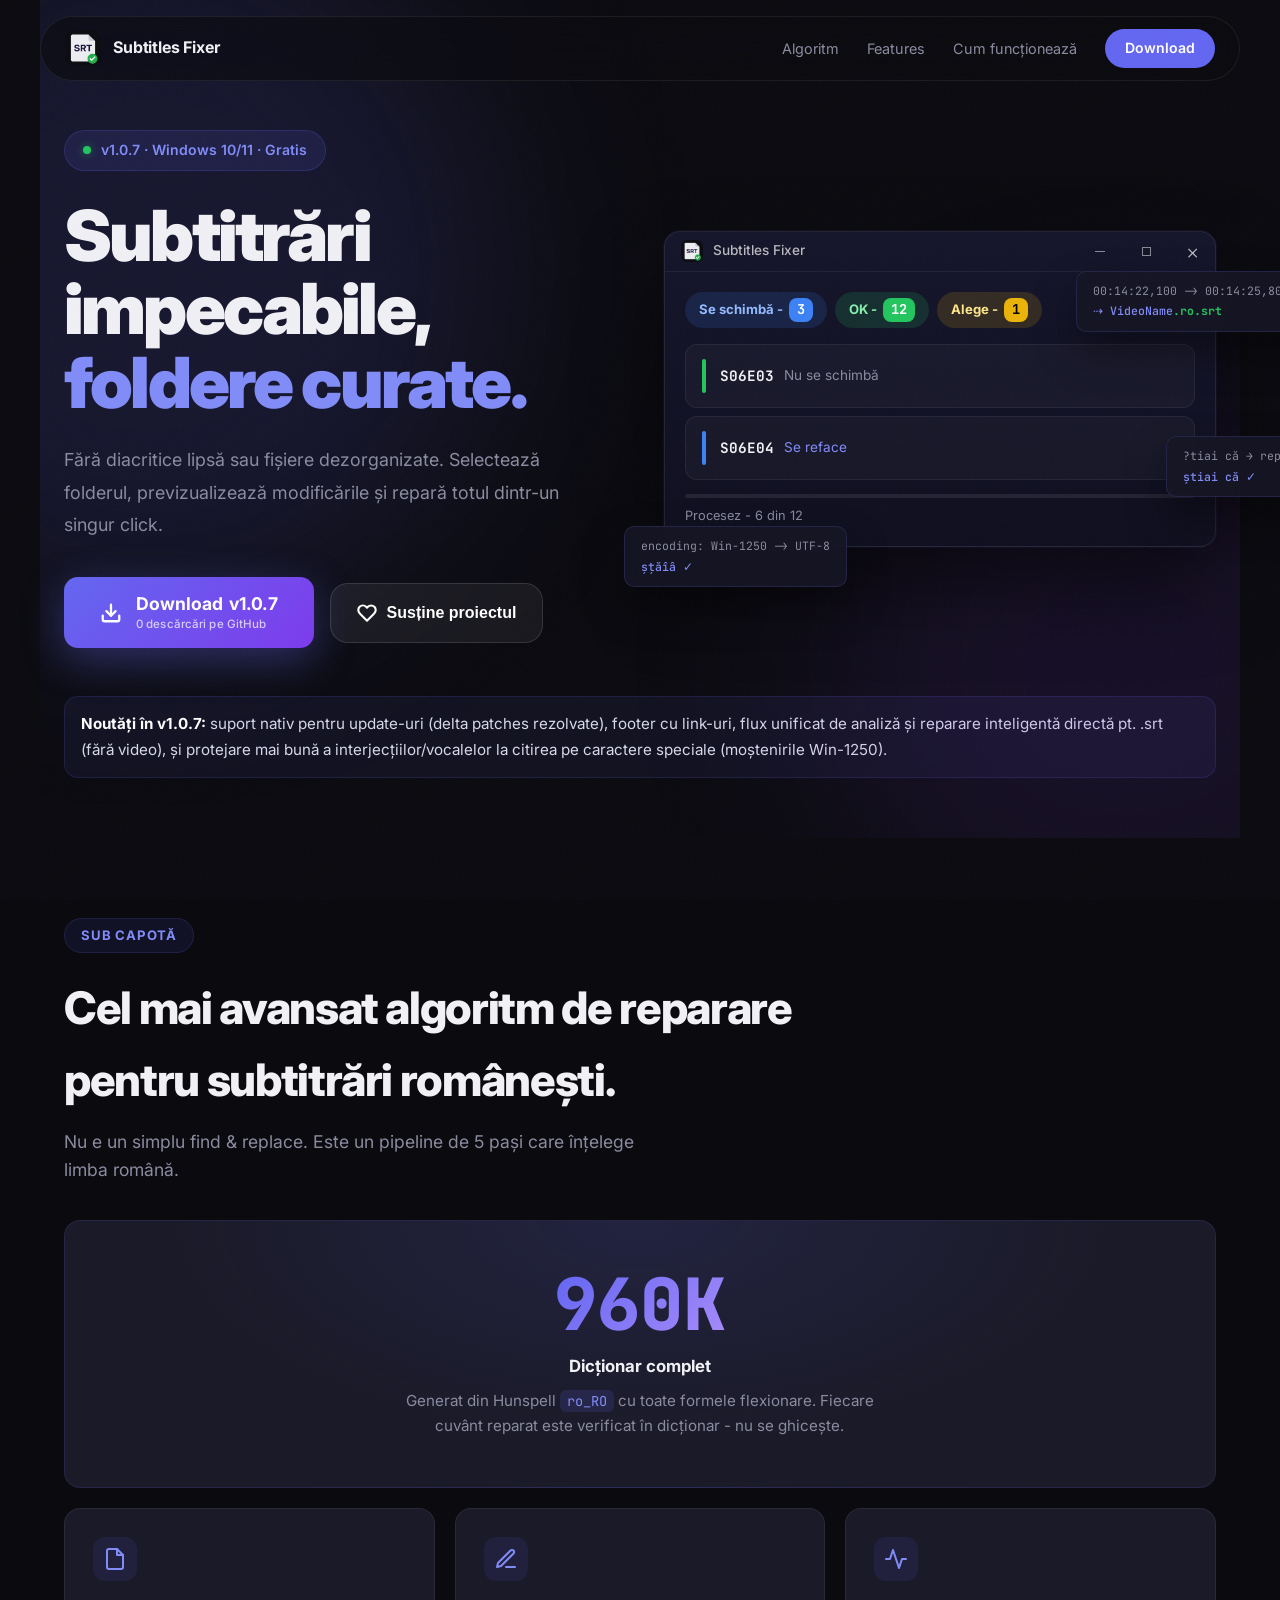
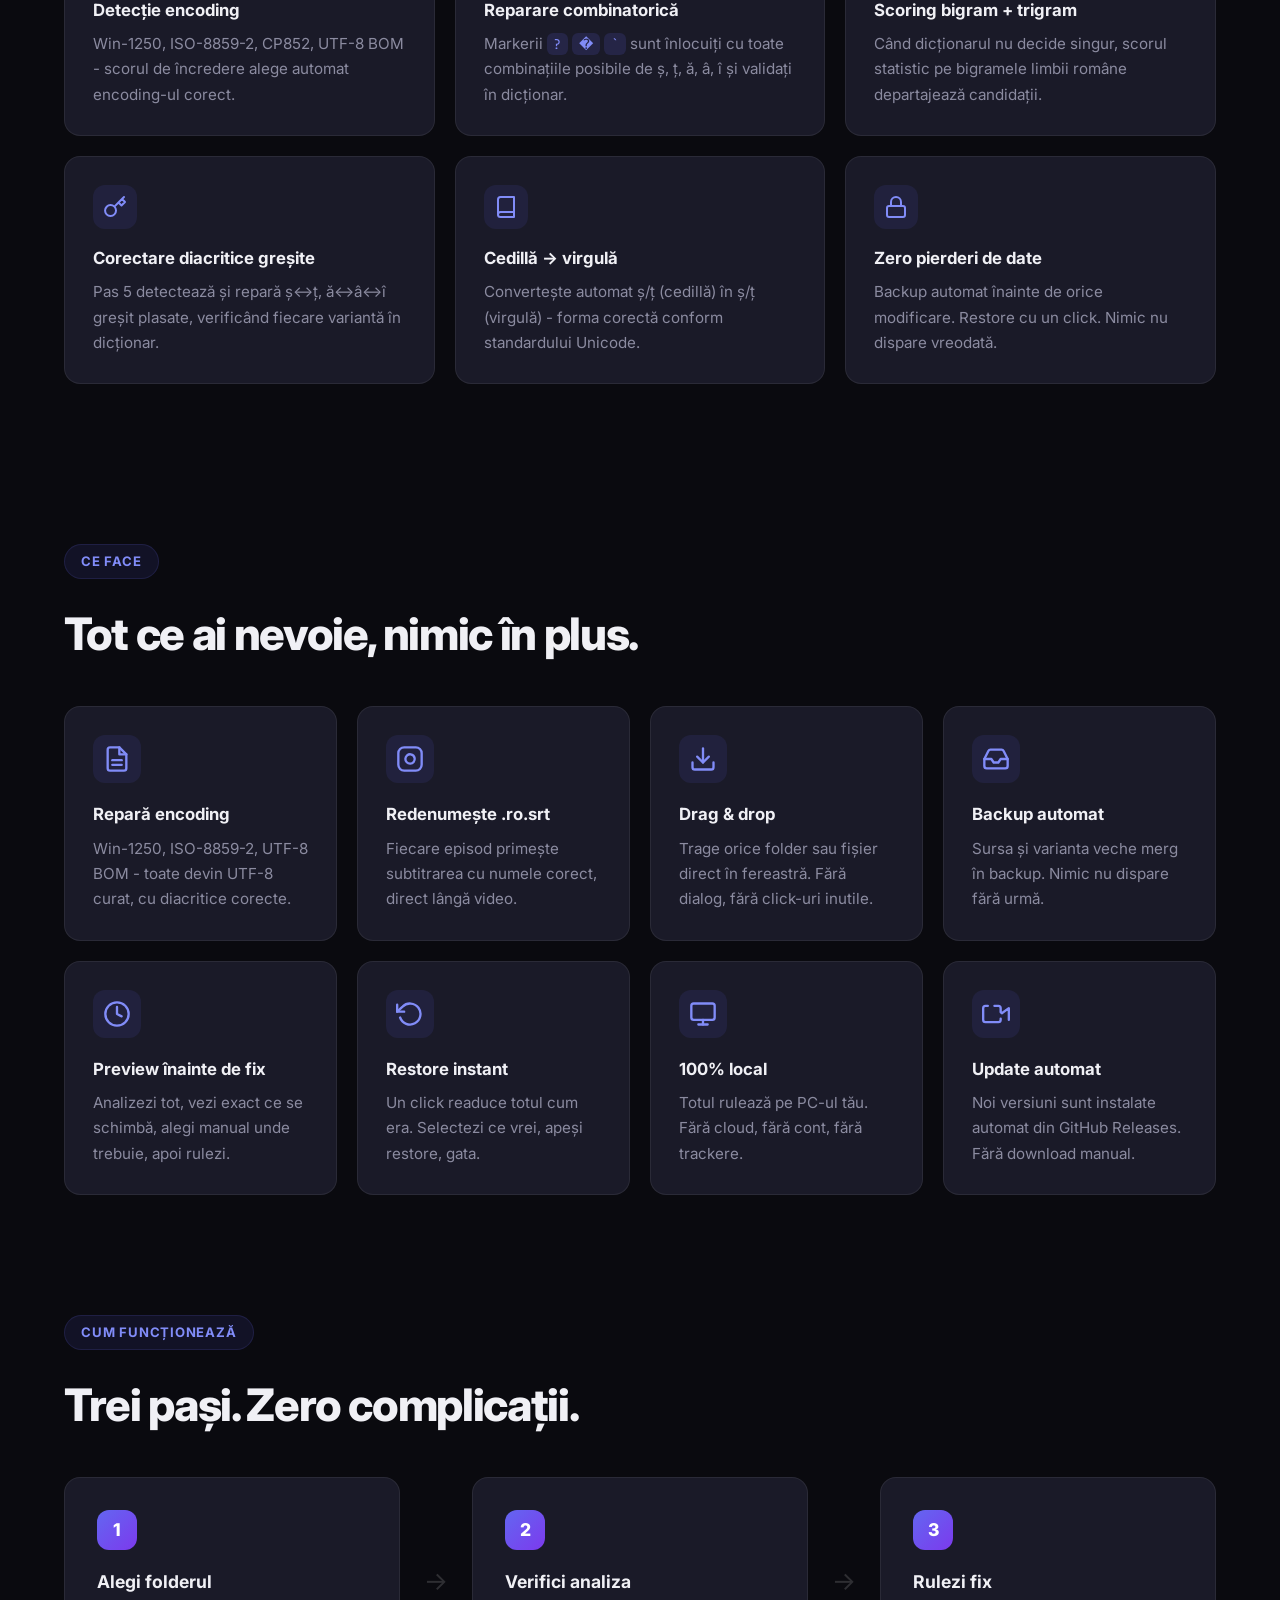
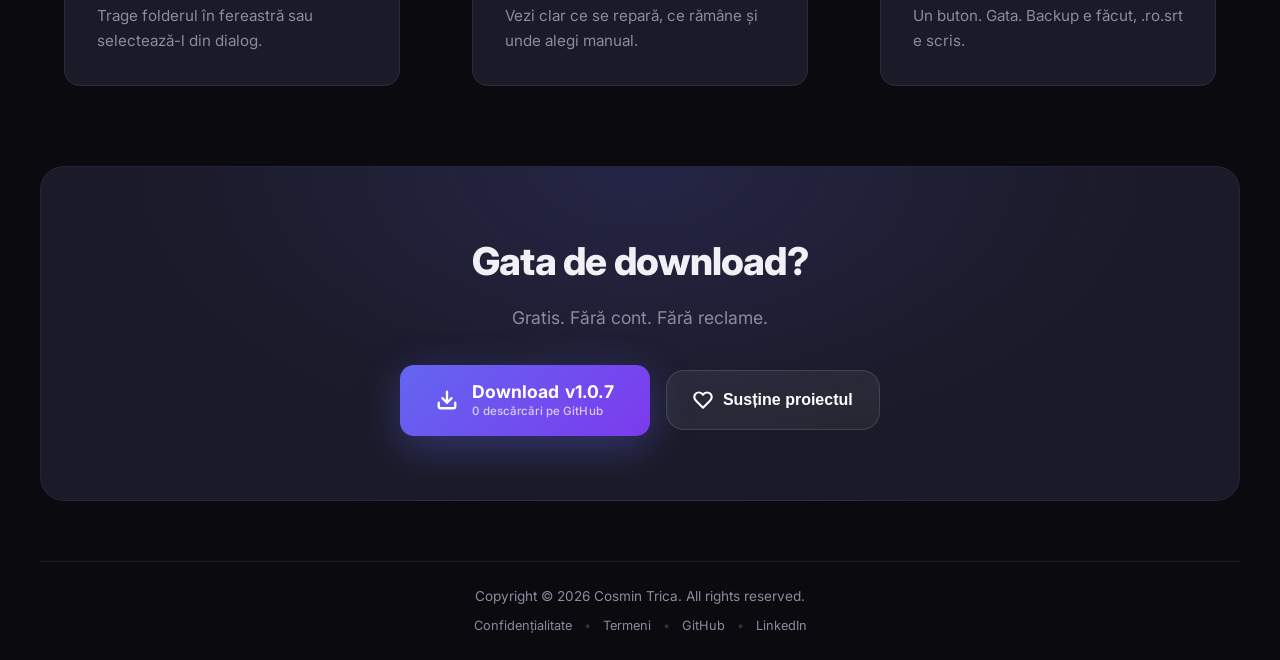
==== index.html @ 095832c6 "Fix UI blocking issue on Analysis, format footer, bump to v1.0.7" ====
﻿<!DOCTYPE html>
<html lang="ro">
<head>
  <meta charset="UTF-8">
  <meta name="viewport" content="width=device-width, initial-scale=1.0">
  <title>Subtitles Fixer - Repară și organizează subtitrările tale</title>
  <meta name="description" content="Subtitles Fixer repară și organizează rapid subtitrările .srt pentru seriale și filme. Backup automat, corecție encoding (diacritice) și restore instant. Gratis pe Windows.">
  <meta name="keywords" content="subtitrări, srt, fix, repair, diacritice, România, seriale, filme, rename, windows, open source">
  <meta property="og:title" content="Subtitles Fixer - Repară și Organizează Subtitrări">
  <meta property="og:description" content="Utilitar Windows gratuit pentru repararea encoding-ului și organizarea automată a subtitrărilor .ro.srt.">
  <meta property="og:image" content="./og-image.png">
  <meta property="og:type" content="website">
  <meta name="theme-color" content="#0a0a0f">
  <link rel="preconnect" href="https://fonts.googleapis.com">
  <link rel="preconnect" href="https://fonts.gstatic.com" crossorigin>
  <link href="https://fonts.googleapis.com/css2?family=Inter:wght@400;500;600;700;800;900&family=JetBrains+Mono:wght@500;700&display=swap" rel="stylesheet">
  <link rel="icon" type="image/png" href="./favicon.png">
  <link rel="stylesheet" href="./styles.css">
</head>
<body>

  <div class="grain" aria-hidden="true"></div>

  <nav class="nav">
    <a href="#top" class="nav-brand">
      <img class="nav-icon" src="./favicon.png" alt="Subtitles Fixer" width="36" height="36">
      <span class="nav-title">Subtitles Fixer</span>
    </a>
    <div class="nav-links">
      <a href="#algorithm">Algoritm</a>
      <a href="#features">Features</a>
      <a href="#how">Cum funcționează</a>
      <a id="nav-download" href="#" class="nav-cta">Download</a>
    </div>
  </nav>

  <section class="hero" id="top">
    <div class="hero-bg" aria-hidden="true">
      <div class="hero-glow hero-glow-1"></div>
      <div class="hero-glow hero-glow-2"></div>
    </div>

    <div class="hero-content">
      <p class="hero-badge">
        <span class="badge-dot"></span>
        <span>v1.0.7 &middot; Windows 10/11 &middot; Gratis</span>
      </p>

      <h1>
        Subtitrări impecabile,<br>
        <span class="accent">foldere curate.</span>
      </h1>

      <p class="hero-sub">
        Fără diacritice lipsă sau fișiere dezorganizate. Selectează folderul, previzualizează modificările și repară totul dintr-un singur click.
      </p>

      <div class="hero-actions">
        <a id="download-button" href="#" class="btn btn-primary btn-xl btn-download">
          <svg width="22" height="22" viewBox="0 0 24 24" fill="none" stroke="currentColor" stroke-width="2.5" stroke-linecap="round" stroke-linejoin="round"><path d="M21 15v4a2 2 0 01-2 2H5a2 2 0 01-2-2v-4"/><polyline points="7 10 12 15 17 10"/><line x1="12" y1="15" x2="12" y2="3"/></svg>
          <span class="btn-download-copy">
            <span class="btn-download-label">Download <strong id="hero-version-text">v1.0.7</strong></span>
            <span id="download-count-top" class="download-count" hidden>0 descărcări pe GitHub</span>
          </span>
        </a>
        
          <div class="donate-container">
            <button id="donate-button" class="btn btn-ghost btn-support">
              <svg width="20" height="20" viewBox="0 0 24 24" fill="none" stroke="currentColor" stroke-width="2.5" stroke-linecap="round" stroke-linejoin="round"><path d="M20.84 4.61a5.5 5.5 0 00-7.78 0L12 5.67l-1.06-1.06a5.5 5.5 0 00-7.78 7.78l1.06 1.06L12 21.23l7.78-7.78 1.06-1.06a5.5 5.5 0 000-7.78z"/></svg>
              <span>Susține proiectul</span>
            </button>
          
          <div class="donate-menu" id="donate-menu">
            <a href="https://revolut.me/mtvtrk" target="_blank" class="donate-item">
              <div class="icon">
                <svg viewBox="0 0 24 24" fill="#fff" xmlns="http://www.w3.org/2000/svg" width="18" height="18"><path d="M20.9133 6.9566C20.9133 3.1208 17.7898 0 13.9503 0H2.424v3.8605h10.9782c1.7376 0 3.177 1.3651 3.2087 3.043.016.84-.2994 1.633-.8878 2.2324-.5886.5998-1.375.9303-2.2144.9303H9.2322a.2756.2756 0 0 0-.2755.2752v3.431c0 .0585.018.1142.052.1612L16.2646 24h5.3114l-7.2727-10.094c3.6625-.1838 6.61-3.2612 6.61-6.9494zM6.8943 5.9229H2.424V24h4.4704z"/></svg>
              </div>
              <div>
                <span class="donate-item-title">Revolut</span>
                <span class="donate-item-desc">Susținere rapidă cu Revolut Pay</span>
              </div>
            </a>
            <a href="https://donate.stripe.com/eVq8wI9m9aOTcP88fv3VC01" target="_blank" class="donate-item">
              <div class="icon">
                <svg viewBox="0 0 24 24" fill="#fff" xmlns="http://www.w3.org/2000/svg" width="22" height="22"><path d="M13.976 9.15c-2.172-.806-3.356-1.426-3.356-2.409 0-.831.683-1.305 1.901-1.305 2.227 0 4.515.858 6.09 1.631l.89-5.494C18.252.975 15.697 0 12.165 0 9.667 0 7.589.654 6.104 1.872 4.56 3.147 3.757 4.992 3.757 7.218c0 4.039 2.467 5.76 6.476 7.219 2.585.92 3.445 1.574 3.445 2.583 0 .98-.84 1.545-2.354 1.545-1.875 0-4.965-.921-6.99-2.109l-.9 5.555C5.175 22.99 8.385 24 11.714 24c2.641 0 4.843-.624 6.328-1.813 1.664-1.305 2.525-3.236 2.525-5.732 0-4.128-2.524-5.851-6.594-7.305h.003z"/></svg>
              </div>
              <div>
                <span class="donate-item-title">Stripe</span>
                <span class="donate-item-desc">Card bancar sau Google/Apple Pay</span>
              </div>
            </a>
          </div>
        </div>
      </div>

    </div>

    <div class="hero-mockup" aria-hidden="true">
      <div class="mockup-window">
        <div class="mockup-titlebar">
          <div class="mockup-titlebar-left">
            <img class="mockup-icon" src="./favicon.png" alt="" width="22" height="22">
            <span>Subtitles Fixer</span>
          </div>
          <div class="mockup-controls">
            <span class="ctrl ctrl-min"></span>
            <span class="ctrl ctrl-max"></span>
            <span class="ctrl ctrl-close"></span>
          </div>
        </div>

        <div class="mockup-body">
          <div class="mockup-chips">
            <span class="m-chip m-blue">Se schimbă - <b>3</b></span>
            <span class="m-chip m-green">OK - <b>12</b></span>
            <span class="m-chip m-amber">Alege - <b>1</b></span>
          </div>

          <div class="mockup-card">
            <div class="mc-bar mc-green"></div>
            <div class="mc-text">
              <span class="mc-ep">S06E03</span>
              <span class="mc-status">Nu se schimbă</span>
            </div>
          </div>

          <div class="mockup-card">
            <div class="mc-bar mc-blue"></div>
            <div class="mc-text">
              <span class="mc-ep">S06E04</span>
              <span class="mc-status status-fix">Se reface</span>
            </div>
          </div>

          <div class="mockup-progress">
            <div class="mp-track"><div class="mp-fill"></div></div>
            <span class="mp-label">Procesez - 6 din 12</span>
          </div>
        </div>
      </div>

      <div class="float-sub float-sub-1">
        <span class="sub-time">00:14:22,100 -> 00:14:25,800</span>
        <span class="sub-text">&#x21E2; VideoName<strong>.ro.srt</strong></span>
      </div>
      <div class="float-sub float-sub-2">
        <span class="sub-time">encoding: Win-1250 -> UTF-8</span>
        <span class="sub-text">&#x0219;&#x021B;&#x0103;&#x00EE;&#x00E2; &#x2713;</span>
      </div>
      <div class="float-sub float-sub-3">
        <span class="sub-time">?tiai c&#x0103; &#x2192; reparat</span>
        <span class="sub-text">&#x0219;tiai c&#x0103; &#x2713;</span>
      </div>
    </div>

    <p class="hero-note">
      <strong>Noutăți în v1.0.7:</strong> suport nativ pentru update-uri (delta patches rezolvate), footer cu link-uri, flux unificat de analiză și reparare inteligentă directă pt. .srt (fără video),
      și protejare mai bună a interjecțiilor/vocalelor la citirea pe caractere speciale (moștenirile Win-1250).
    </p>
  </section>

  <section class="algorithm" id="algorithm">
    <div class="section-label">Sub capotă</div>
    <h2>Cel mai avansat algoritm de reparare<br>pentru subtitrări românești.</h2>
    <p class="algo-sub">Nu e un simplu find &amp; replace. Este un pipeline de 5 pași care înțelege limba română.</p>

    <div class="algo-grid">
      <article class="algo-card algo-card-hero">
        <div class="algo-number">960K</div>
        <h3>Dicționar complet</h3>
        <p>Generat din Hunspell <code>ro_RO</code> cu toate formele flexionare. Fiecare cuvânt reparat este verificat în dicționar - nu se ghicește.</p>
      </article>

      <article class="algo-card">
        <div class="algo-icon">
          <svg width="24" height="24" viewBox="0 0 24 24" fill="none" stroke="currentColor" stroke-width="2" stroke-linecap="round" stroke-linejoin="round"><path d="M14 2H6a2 2 0 00-2 2v16a2 2 0 002 2h12a2 2 0 002-2V8z"/><polyline points="14 2 14 8 20 8"/></svg>
        </div>
        <h3>Detecție encoding</h3>
        <p>Win-1250, ISO-8859-2, CP852, UTF-8 BOM - scorul de încredere alege automat encoding-ul corect.</p>
      </article>

      <article class="algo-card">
        <div class="algo-icon">
          <svg width="24" height="24" viewBox="0 0 24 24" fill="none" stroke="currentColor" stroke-width="2" stroke-linecap="round" stroke-linejoin="round"><path d="M12 20h9"/><path d="M16.5 3.5a2.121 2.121 0 013 3L7 19l-4 1 1-4L16.5 3.5z"/></svg>
        </div>
        <h3>Reparare combinatorică</h3>
        <p>Markerii <code>?</code> <code>�</code> <code>`</code> sunt înlocuiți cu toate combinațiile posibile de ș, ț, ă, â, î și validați în dicționar.</p>
      </article>

      <article class="algo-card">
        <div class="algo-icon">
          <svg width="24" height="24" viewBox="0 0 24 24" fill="none" stroke="currentColor" stroke-width="2" stroke-linecap="round" stroke-linejoin="round"><polyline points="22 12 18 12 15 21 9 3 6 12 2 12"/></svg>
        </div>
        <h3>Scoring bigram + trigram</h3>
        <p>Când dicționarul nu decide singur, scorul statistic pe bigramele limbii române departajează candidații.</p>
      </article>

      <article class="algo-card">
        <div class="algo-icon">
          <svg width="24" height="24" viewBox="0 0 24 24" fill="none" stroke="currentColor" stroke-width="2" stroke-linecap="round" stroke-linejoin="round"><path d="M21 2l-2 2m-7.61 7.61a5.5 5.5 0 11-7.778 7.778 5.5 5.5 0 017.777-7.777zm0 0L15.5 7.5m0 0l3 3L22 7l-3-3m-3.5 3.5L19 4"/></svg>
        </div>
        <h3>Corectare diacritice greșite</h3>
        <p>Pas 5 detectează și repară ș↔ț, ă↔â↔î greșit plasate, verificând fiecare variantă în dicționar.</p>
      </article>

      <article class="algo-card">
        <div class="algo-icon">
          <svg width="24" height="24" viewBox="0 0 24 24" fill="none" stroke="currentColor" stroke-width="2" stroke-linecap="round" stroke-linejoin="round"><path d="M4 19.5A2.5 2.5 0 016.5 17H20"/><path d="M6.5 2H20v20H6.5A2.5 2.5 0 014 19.5v-15A2.5 2.5 0 016.5 2z"/></svg>
        </div>
        <h3>Cedillă → virgulă</h3>
        <p>Convertește automat ş/ţ (cedillă) în ș/ț (virgulă) - forma corectă conform standardului Unicode.</p>
      </article>

      <article class="algo-card">
        <div class="algo-icon">
          <svg width="24" height="24" viewBox="0 0 24 24" fill="none" stroke="currentColor" stroke-width="2" stroke-linecap="round" stroke-linejoin="round"><rect x="3" y="11" width="18" height="11" rx="2" ry="2"/><path d="M7 11V7a5 5 0 0110 0v4"/></svg>
        </div>
        <h3>Zero pierderi de date</h3>
        <p>Backup automat înainte de orice modificare. Restore cu un click. Nimic nu dispare vreodată.</p>
      </article>
    </div>
  </section>

  <section class="features" id="features">
    <div class="section-label">Ce face</div>
    <h2>Tot ce ai nevoie, nimic în plus.</h2>

    <div class="feature-grid">
      <article class="feat">
        <div class="feat-icon">
          <svg width="28" height="28" viewBox="0 0 24 24" fill="none" stroke="currentColor" stroke-width="2" stroke-linecap="round" stroke-linejoin="round"><path d="M14 2H6a2 2 0 00-2 2v16a2 2 0 002 2h12a2 2 0 002-2V8z"/><polyline points="14 2 14 8 20 8"/><line x1="16" y1="13" x2="8" y2="13"/><line x1="16" y1="17" x2="8" y2="17"/></svg>
        </div>
        <h3>Repară encoding</h3>
        <p>Win-1250, ISO-8859-2, UTF-8 BOM - toate devin UTF-8 curat, cu diacritice corecte.</p>
      </article>

      <article class="feat">
        <div class="feat-icon">
          <svg width="28" height="28" viewBox="0 0 24 24" fill="none" stroke="currentColor" stroke-width="2" stroke-linecap="round" stroke-linejoin="round"><rect x="2" y="2" width="20" height="20" rx="5"/><path d="M16 11.37A4 4 0 1112.63 8 4 4 0 0116 11.37z"/></svg>
        </div>
        <h3>Redenumește .ro.srt</h3>
        <p>Fiecare episod primește subtitrarea cu numele corect, direct lângă video.</p>
      </article>

      <article class="feat">
        <div class="feat-icon">
          <svg width="28" height="28" viewBox="0 0 24 24" fill="none" stroke="currentColor" stroke-width="2" stroke-linecap="round" stroke-linejoin="round"><path d="M21 15v4a2 2 0 01-2 2H5a2 2 0 01-2-2v-4"/><polyline points="7 10 12 15 17 10"/><line x1="12" y1="15" x2="12" y2="3"/></svg>
        </div>
        <h3>Drag &amp; drop</h3>
        <p>Trage orice folder sau fișier direct în fereastră. Fără dialog, fără click-uri inutile.</p>
      </article>

      <article class="feat">
        <div class="feat-icon">
          <svg width="28" height="28" viewBox="0 0 24 24" fill="none" stroke="currentColor" stroke-width="2" stroke-linecap="round" stroke-linejoin="round"><polyline points="22 12 16 12 14 15 10 15 8 12 2 12"/><path d="M5.45 5.11L2 12v6a2 2 0 002 2h16a2 2 0 002-2v-6l-3.45-6.89A2 2 0 0016.76 4H7.24a2 2 0 00-1.79 1.11z"/></svg>
        </div>
        <h3>Backup automat</h3>
        <p>Sursa și varianta veche merg în backup. Nimic nu dispare fără urmă.</p>
      </article>

      <article class="feat">
        <div class="feat-icon">
          <svg width="28" height="28" viewBox="0 0 24 24" fill="none" stroke="currentColor" stroke-width="2" stroke-linecap="round" stroke-linejoin="round"><circle cx="12" cy="12" r="10"/><polyline points="12 6 12 12 16 14"/></svg>
        </div>
        <h3>Preview înainte de fix</h3>
        <p>Analizezi tot, vezi exact ce se schimbă, alegi manual unde trebuie, apoi rulezi.</p>
      </article>

      <article class="feat">
        <div class="feat-icon">
          <svg width="28" height="28" viewBox="0 0 24 24" fill="none" stroke="currentColor" stroke-width="2" stroke-linecap="round" stroke-linejoin="round"><polyline points="1 4 1 10 7 10"/><path d="M3.51 15a9 9 0 102.13-9.36L1 10"/></svg>
        </div>
        <h3>Restore instant</h3>
        <p>Un click readuce totul cum era. Selectezi ce vrei, apeși restore, gata.</p>
      </article>

      <article class="feat">
        <div class="feat-icon">
          <svg width="28" height="28" viewBox="0 0 24 24" fill="none" stroke="currentColor" stroke-width="2" stroke-linecap="round" stroke-linejoin="round"><rect x="2" y="3" width="20" height="14" rx="2" ry="2"/><line x1="8" y1="21" x2="16" y2="21"/><line x1="12" y1="17" x2="12" y2="21"/></svg>
        </div>
        <h3>100% local</h3>
        <p>Totul rulează pe PC-ul tău. Fără cloud, fără cont, fără trackere.</p>
      </article>

      <article class="feat">
        <div class="feat-icon">
          <svg width="28" height="28" viewBox="0 0 24 24" fill="none" stroke="currentColor" stroke-width="2" stroke-linecap="round" stroke-linejoin="round"><path d="M16 16v1a2 2 0 01-2 2H3a2 2 0 01-2-2V7a2 2 0 012-2h2m5.66 0H14a2 2 0 012 2v3.34l1 1L23 7v10"/></svg>
        </div>
        <h3>Update automat</h3>
        <p>Noi versiuni sunt instalate automat din GitHub Releases. Fără download manual.</p>
      </article>
    </div>
  </section>

  <section class="how" id="how">
    <div class="section-label">Cum funcționează</div>
    <h2>Trei pași. Zero complicații.</h2>

    <div class="steps">
      <article class="step">
        <span class="step-n">1</span>
        <h3>Alegi folderul</h3>
        <p>Trage folderul în fereastră sau selectează-l din dialog.</p>
      </article>
      <span class="step-arrow" aria-hidden="true">&rarr;</span>
      <article class="step">
        <span class="step-n">2</span>
        <h3>Verifici analiza</h3>
        <p>Vezi clar ce se repară, ce rămâne și unde alegi manual.</p>
      </article>
      <span class="step-arrow" aria-hidden="true">&rarr;</span>
      <article class="step">
        <span class="step-n">3</span>
        <h3>Rulezi fix</h3>
        <p>Un buton. Gata. Backup e făcut, .ro.srt e scris.</p>
      </article>
    </div>
  </section>

  <section class="cta-bottom">
    <div class="cta-inner">
      <h2>Gata de download?</h2>
      <p>Gratis. Fără cont. Fără reclame.</p>
      <div class="cta-actions">
        <a id="download-button-bottom" href="#" class="btn btn-primary btn-xl btn-download">
          <svg width="22" height="22" viewBox="0 0 24 24" fill="none" stroke="currentColor" stroke-width="2.5" stroke-linecap="round" stroke-linejoin="round"><path d="M21 15v4a2 2 0 01-2 2H5a2 2 0 01-2-2v-4"/><polyline points="7 10 12 15 17 10"/><line x1="12" y1="15" x2="12" y2="3"/></svg>
          <span class="btn-download-copy">
            <span class="btn-download-label">Download <strong id="download-version-bottom">v1.0.7</strong></span>
            <span id="download-count-bottom" class="download-count" hidden>0 descărcări pe GitHub</span>
          </span>
        </a>
          <div class="donate-container">
            <button id="donate-button-bottom" class="btn btn-ghost btn-support">
              <svg width="20" height="20" viewBox="0 0 24 24" fill="none" stroke="currentColor" stroke-width="2.5" stroke-linecap="round" stroke-linejoin="round"><path d="M20.84 4.61a5.5 5.5 0 00-7.78 0L12 5.67l-1.06-1.06a5.5 5.5 0 00-7.78 7.78l1.06 1.06L12 21.23l7.78-7.78 1.06-1.06a5.5 5.5 0 000-7.78z"/></svg>
              <span>Susține proiectul</span>
            </button>
          
          <div class="donate-menu">
            <a href="https://revolut.me/mtvtrk" target="_blank" class="donate-item">
               <div class="icon">
                <svg viewBox="0 0 24 24" fill="#fff" xmlns="http://www.w3.org/2000/svg" width="18" height="18"><path d="M20.9133 6.9566C20.9133 3.1208 17.7898 0 13.9503 0H2.424v3.8605h10.9782c1.7376 0 3.177 1.3651 3.2087 3.043.016.84-.2994 1.633-.8878 2.2324-.5886.5998-1.375.9303-2.2144.9303H9.2322a.2756.2756 0 0 0-.2755.2752v3.431c0 .0585.018.1142.052.1612L16.2646 24h5.3114l-7.2727-10.094c3.6625-.1838 6.61-3.2612 6.61-6.9494zM6.8943 5.9229H2.424V24h4.4704z"/></svg>
              </div>
              <div>
                <span class="donate-item-title">Revolut</span>
                <span class="donate-item-desc">Susținere rapidă cu Revolut Pay</span>
              </div>
            </a>
            <a href="https://donate.stripe.com/eVq8wI9m9aOTcP88fv3VC01" target="_blank" class="donate-item">
              <div class="icon">
                <svg viewBox="0 0 24 24" fill="#fff" xmlns="http://www.w3.org/2000/svg" width="22" height="22"><path d="M13.976 9.15c-2.172-.806-3.356-1.426-3.356-2.409 0-.831.683-1.305 1.901-1.305 2.227 0 4.515.858 6.09 1.631l.89-5.494C18.252.975 15.697 0 12.165 0 9.667 0 7.589.654 6.104 1.872 4.56 3.147 3.757 4.992 3.757 7.218c0 4.039 2.467 5.76 6.476 7.219 2.585.92 3.445 1.574 3.445 2.583 0 .98-.84 1.545-2.354 1.545-1.875 0-4.965-.921-6.99-2.109l-.9 5.555C5.175 22.99 8.385 24 11.714 24c2.641 0 4.843-.624 6.328-1.813 1.664-1.305 2.525-3.236 2.525-5.732 0-4.128-2.524-5.851-6.594-7.305h.003z"/></svg>
              </div>
              <div>
                <span class="donate-item-title">Stripe</span>
                <span class="donate-item-desc">Card bancar sau Google/Apple Pay</span>
              </div>
            </a>
          </div>
        </div>
      </div>
    </div>
  </section>

  <footer class="footer">
    <p id="footer-copy">Copyright &copy; 2026 Cosmin Trica. All rights reserved.</p>
    <div class="footer-legal">
      <a href="privacy.html">Confidențialitate</a>
      <span class="sep">&bull;</span>
      <a href="terms.html">Termeni</a>
      <span class="sep">&bull;</span>
      <a href="https://github.com/cosmintrica/SubtitlesFixer" target="_blank">GitHub</a>
      <span class="sep">&bull;</span>
      <a href="https://www.linkedin.com/in/cosmintrica/" target="_blank">LinkedIn</a>
    </div>
  </footer>

  <script src="./site.js"></script>
</body>
</html>
---- styles.css ----
/* ─── Reset & Base ─────────────────────────────────────── */
:root {
  --bg:      #0a0a0f;
  --surface: #13131c;
  --card:    #1a1a28;
  --border:  rgba(255,255,255,0.07);
  --ink:     #f0f0f5;
  --muted:   #8b8ba0;
  --accent:  #6366f1;
  --accent2: #818cf8;
  --green:   #22c55e;
  --amber:   #eab308;
  --blue:    #3b82f6;
  --radius:  16px;
  --maxw:    1200px;
}

*, *::before, *::after { box-sizing: border-box; margin: 0; padding: 0; }

html { scroll-behavior: smooth; }
html, body {
  overflow-x: hidden;
  width: 100%;
  position: relative;
}

body {
  font-family: 'Inter', -apple-system, 'Segoe UI', sans-serif;
  background: var(--bg);
  color: var(--ink);
  line-height: 1.6;
  -webkit-font-smoothing: antialiased;
}

a { color: inherit; text-decoration: none; }

code {
  font-family: 'JetBrains Mono', monospace;
  background: rgba(99,102,241,0.15);
  color: var(--accent2);
  padding: 0.15em 0.5em;
  border-radius: 6px;
  font-size: 0.9em;
}

/* Film-grain overlay */
.grain {
  position: fixed;
  inset: 0;
  z-index: 9999;
  pointer-events: none;
  opacity: 0.035;
  background-image: url("data:image/svg+xml,%3Csvg viewBox='0 0 256 256' xmlns='http://www.w3.org/2000/svg'%3E%3Cfilter id='n'%3E%3CfeTurbulence type='fractalNoise' baseFrequency='0.9' numOctaves='4' stitchTiles='stitch'/%3E%3C/filter%3E%3Crect width='100%25' height='100%25' filter='url(%23n)'/%3E%3C/svg%3E");
  background-size: 256px;
}

/* ─── Nav ──────────────────────────────────────────────── */
.nav {
  position: fixed;
  top: 0;
  left: 0;
  right: 0;
  z-index: 100;
  display: flex;
  align-items: center;
  justify-content: space-between;
  max-width: var(--maxw);
  margin: 16px auto 0;
  padding: 12px 24px;
  background: rgba(10,10,15,0.7);
  backdrop-filter: blur(20px) saturate(1.4);
  border: 1px solid var(--border);
  border-radius: 999px;
  left: 50%;
  transform: translateX(-50%);
  width: calc(100% - 48px);
}

.nav-brand {
  display: flex;
  align-items: center;
  gap: 12px;
}

img.nav-icon {
  width: 36px;
  height: 36px;
  border-radius: 10px;
  object-fit: cover;
}

.nav-title {
  font-weight: 700;
  font-size: 1rem;
  letter-spacing: -0.01em;
}

.nav-links {
  display: flex;
  align-items: center;
  gap: 28px;
}

.nav-links a {
  font-size: 0.9rem;
  color: var(--muted);
  transition: color 150ms;
}
.nav-links a:hover { color: #fff; }

.nav-cta {
  background: var(--accent) !important;
  color: #fff !important;
  padding: 8px 20px;
  border-radius: 999px;
  font-weight: 600;
  font-size: 0.88rem !important;
  transition: background 150ms, transform 150ms;
}
.nav-cta:hover {
  background: var(--accent2) !important;
  transform: translateY(-1px);
}

/* ─── Buttons ──────────────────────────────────────────── */
.btn {
  display: inline-flex;
  align-items: center;
  gap: 10px;
  font-weight: 700;
  font-size: 1rem;
  border-radius: 14px;
  border: none;
  cursor: pointer;
  transition: transform 160ms ease, box-shadow 160ms ease, background 160ms ease;
  text-decoration: none;
}
.btn:hover { transform: translateY(-2px); }

.btn-xl {
  padding: 18px 36px;
  font-size: 1.1rem;
}

.btn-download {
  justify-content: center;
  align-items: center;
  gap: 14px;
}

.btn-download-copy {
  display: flex;
  flex-direction: column;
  align-items: flex-start;
  justify-content: center;
  min-width: 0;
}

.btn-download-label {
  display: inline-flex;
  align-items: center;
  gap: 0.35rem;
  line-height: 1.05;
}

.download-count {
  display: block;
  margin-top: 4px;
  color: rgba(255,255,255,0.72);
  font-size: 0.72rem;
  font-weight: 500;
  line-height: 1.1;
  letter-spacing: 0.01em;
  white-space: nowrap;
}

.btn-primary {
  background: linear-gradient(135deg, var(--accent), #7c3aed);
  color: #fff;
  box-shadow: 0 12px 40px rgba(99,102,241,0.35);
}
.btn-primary:hover {
  box-shadow: 0 18px 50px rgba(99,102,241,0.45);
}

.btn-ghost {
  background: rgba(255,255,255,0.06);
  color: #fff;
  border: 1px solid rgba(255,255,255,0.12);
}
.btn-ghost:hover {
  background: rgba(255,255,255,0.1);
  border-color: rgba(255,255,255,0.2);
}

/* ─── HERO ─────────────────────────────────────────────── */
.hero {
  position: relative;
  display: grid;
  grid-template-columns: 1fr 1fr;
  align-items: center;
  gap: 48px;
  max-width: var(--maxw);
  margin: 0 auto;
  padding: 130px 24px 60px;
}

.hero-bg {
  position: absolute;
  inset: 0;
  overflow: hidden;
  pointer-events: none;
}

.hero-glow {
  position: absolute;
  border-radius: 50%;
  filter: blur(100px);
}

.hero-glow-1 {
  top: -10%;
  left: -20%;
  width: 700px;
  height: 700px;
  background: rgba(99,102,241,0.14);
}

.hero-glow-2 {
  bottom: -15%;
  right: -15%;
  width: 600px;
  height: 600px;
  background: rgba(124,58,237,0.1);
}

.hero-content {
  position: relative;
  z-index: 10;
}

.hero-badge {
  display: inline-flex;
  align-items: center;
  gap: 10px;
  padding: 8px 18px;
  border-radius: 999px;
  background: rgba(99,102,241,0.12);
  border: 1px solid rgba(99,102,241,0.2);
  font-size: 0.88rem;
  font-weight: 600;
  color: var(--accent2);
  margin-bottom: 28px;
}

.badge-dot {
  width: 8px;
  height: 8px;
  border-radius: 50%;
  background: var(--green);
  box-shadow: 0 0 8px rgba(34,197,94,0.5);
  animation: pulse-dot 2s ease-in-out infinite;
}

@keyframes pulse-dot {
  0%, 100% { opacity: 1; }
  50% { opacity: 0.4; }
}

.hero h1 {
  font-size: clamp(2.8rem, 5.5vw, 4.5rem);
  font-weight: 900;
  letter-spacing: -0.04em;
  line-height: 1.05;
}

.hero h1 .accent { color: var(--accent2); }

.hero-sub {
  margin-top: 24px;
  font-size: 1.12rem;
  line-height: 1.8;
  color: var(--muted);
  max-width: 48ch;
}

.hero-actions {
  display: flex;
  gap: 16px;
  flex-wrap: wrap;
  align-items: center;
  margin-top: 36px;
}

.hero-note {
  grid-column: 1 / -1;
  margin-top: 0;
  padding: 14px 16px;
  border-radius: 14px;
  border: 1px solid rgba(99,102,241,0.16);
  background: rgba(99,102,241,0.08);
  color: #d8d9ea;
  font-size: 0.95rem;
  line-height: 1.7;
}

.hero-note strong {
  color: #fff;
}

/* ─── App mockup ───────────────────────────────────────── */
.hero-mockup {
  position: relative;
  z-index: 2;
  align-self: center;
}

.mockup-window {
  background: linear-gradient(180deg, #14142a, #0e0e1e);
  border: 1px solid rgba(255,255,255,0.08);
  border-radius: 16px;
  overflow: hidden;
  box-shadow:
    0 40px 80px rgba(0,0,0,0.5),
    0 0 0 1px rgba(99,102,241,0.08);
}

.mockup-titlebar {
  display: flex;
  align-items: center;
  justify-content: space-between;
  padding: 0 0 0 16px;
  border-bottom: 1px solid rgba(255,255,255,0.06);
  height: 40px;
}

.mockup-titlebar-left {
  display: flex;
  align-items: center;
  gap: 10px;
  font-size: 0.85rem;
  font-weight: 500;
  color: rgba(255,255,255,0.7);
}

img.mockup-icon {
  width: 22px;
  height: 22px;
  border-radius: 6px;
  object-fit: cover;
}

.mockup-controls {
  display: flex;
  height: 100%;
}

.ctrl {
  display: grid;
  place-items: center;
  width: 46px;
  height: 100%;
  position: relative;
}

.ctrl::after {
  content: '';
  display: block;
}

.ctrl-min::after {
  width: 10px;
  border-bottom: 1.5px solid rgba(255,255,255,0.5);
}

.ctrl-max::after {
  width: 9px;
  height: 9px;
  border: 1.5px solid rgba(255,255,255,0.5);
}

.ctrl-close {
  background: transparent;
  transition: background 120ms;
}
.ctrl-close:hover { background: #e81123; }
.ctrl-close::after {
  content: '\00D7';
  border: none;
  width: auto;
  height: auto;
  color: rgba(255,255,255,0.7);
  font-size: 1.3rem;
  font-weight: 300;
}

.mockup-body {
  padding: 20px;
}

.mockup-chips {
  display: flex;
  flex-wrap: wrap;
  gap: 8px;
  margin-bottom: 16px;
}

.m-chip {
  display: inline-flex;
  align-items: center;
  gap: 6px;
  padding: 6px 14px;
  border-radius: 999px;
  font-size: 0.82rem;
  font-weight: 700;
}

.m-chip em {
  font-style: normal;
  opacity: 0.6;
}

.m-chip b {
  display: inline-flex;
  align-items: center;
  justify-content: center;
  min-width: 24px;
  height: 24px;
  padding: 0 8px;
  border-radius: 8px;
  font-family: 'JetBrains Mono', monospace;
  font-size: 0.85rem;
}

.m-blue { background: rgba(59,130,246,0.15); color: #93bbfd; }
.m-blue b { background: var(--blue); color: #fff; }
.m-green { background: rgba(34,197,94,0.15); color: #86efac; }
.m-green b { background: var(--green); color: #fff; }
.m-amber { background: rgba(234,179,8,0.15); color: #fde68a; }
.m-amber b { background: var(--amber); color: #000; }

.mockup-card {
  display: flex;
  align-items: center;
  gap: 14px;
  padding: 14px 16px;
  margin-bottom: 8px;
  border-radius: 12px;
  border: 1px solid rgba(255,255,255,0.06);
  background: rgba(255,255,255,0.03);
}

.mc-bar {
  width: 4px;
  height: 34px;
  border-radius: 4px;
  flex-shrink: 0;
}

.mc-green { background: var(--green); }
.mc-blue { background: var(--blue); }

.mc-text {
  display: flex;
  align-items: center;
  gap: 10px;
}

.mc-ep {
  font-family: 'JetBrains Mono', monospace;
  font-weight: 700;
  font-size: 0.9rem;
}

.mc-status {
  color: var(--muted);
  font-size: 0.85rem;
}

.status-fix { color: var(--accent2); }

.mockup-progress {
  margin-top: 14px;
}

.mp-track {
  height: 4px;
  border-radius: 999px;
  background: rgba(255,255,255,0.08);
  overflow: hidden;
}

@keyframes progress-pulse {
  0%   { width: 0%; }
  80%  { width: 100%; }
  90%  { width: 100%; opacity: 1; }
  95%  { opacity: 0; width: 100%; }
  96%  { width: 0%; opacity: 0; }
  100% { width: 0%; opacity: 1; }
}

.mp-fill {
  width: 0%;
  height: 100%;
  border-radius: 999px;
  background: linear-gradient(90deg, var(--accent), var(--accent2));
  animation: progress-pulse 4s ease-in-out infinite;
}

.mp-label {
  display: block;
  margin-top: 8px;
  font-size: 0.8rem;
  color: var(--muted);
}

/* Floating subtitle snippets */
.float-sub {
  position: absolute;
  display: flex;
  flex-direction: column;
  gap: 2px;
  padding: 10px 16px;
  border-radius: 10px;
  background: rgba(20,20,35,0.9);
  border: 1px solid rgba(99,102,241,0.18);
  backdrop-filter: blur(12px);
  font-family: 'JetBrains Mono', monospace;
  font-size: 0.72rem;
  animation: float-y 6s ease-in-out infinite;
  box-shadow: 0 20px 40px rgba(0,0,0,0.4);
}

.float-sub-1 {
  top: 40px;
  right: -90px;
  animation-delay: -1s;
}

.float-sub-2 {
  bottom: -40px;
  left: -40px;
  animation-delay: -3s;
}

.float-sub-3 {
  bottom: 50px;
  right: -110px;
  animation-delay: -4.5s;
}

@keyframes float-y {
  0%, 100% { transform: translateY(0); }
  50% { transform: translateY(-10px); }
}

.sub-time {
  color: var(--muted);
}

.sub-text {
  color: var(--accent2);
  font-weight: 500;
}

.sub-text strong { color: var(--green); }

/* ─── Section labels ──────────────────────────────────── */
.section-label {
  display: inline-block;
  padding: 6px 16px;
  border-radius: 999px;
  background: rgba(99,102,241,0.1);
  border: 1px solid rgba(99,102,241,0.15);
  color: var(--accent2);
  font-size: 0.82rem;
  font-weight: 700;
  text-transform: uppercase;
  letter-spacing: 0.06em;
  margin-bottom: 20px;
}

/* ─── FEATURES ─────────────────────────────────────────── */
.features {
  max-width: var(--maxw);
  margin: 0 auto;
  padding: 80px 24px;
}

.features h2 {
  font-size: clamp(1.8rem, 3.5vw, 2.8rem);
  font-weight: 800;
  letter-spacing: -0.03em;
  margin-bottom: 36px;
  max-width: 20ch;
}

.feature-grid {
  display: grid;
  grid-template-columns: repeat(4, 1fr);
  gap: 20px;
}

.feat {
  padding: 28px;
  border-radius: var(--radius);
  background: var(--card);
  border: 1px solid var(--border);
  transition: border-color 200ms, transform 200ms;
}

.feat:hover {
  border-color: rgba(99,102,241,0.2);
  transform: translateY(-2px);
}

.feat-icon {
  display: grid;
  place-items: center;
  width: 48px;
  height: 48px;
  border-radius: 12px;
  background: rgba(99,102,241,0.1);
  color: var(--accent2);
  margin-bottom: 18px;
}

.feat h3 {
  font-size: 1.05rem;
  font-weight: 700;
  margin-bottom: 8px;
}

.feat p {
  color: var(--muted);
  font-size: 0.95rem;
  line-height: 1.65;
}

/* ─── ALGORITHM SHOWCASE ───────────────────────────────── */
.algorithm {
  max-width: var(--maxw);
  margin: 0 auto;
  padding: 80px 24px;
}

.algorithm h2 {
  font-size: clamp(1.8rem, 3.5vw, 2.8rem);
  font-weight: 800;
  letter-spacing: -0.03em;
  margin-bottom: 12px;
  max-width: 28ch;
}

.algo-sub {
  color: var(--muted);
  font-size: 1.1rem;
  margin-bottom: 36px;
  max-width: 55ch;
}

.algo-grid {
  display: grid;
  grid-template-columns: repeat(3, 1fr);
  gap: 20px;
}

.algo-card {
  padding: 28px;
  border-radius: var(--radius);
  background: var(--card);
  border: 1px solid var(--border);
  transition: border-color 200ms, transform 200ms;
}

.algo-card:hover {
  border-color: rgba(99,102,241,0.2);
  transform: translateY(-2px);
}

.algo-card-hero {
  grid-column: 1 / -1;
  display: flex;
  flex-direction: column;
  align-items: center;
  text-align: center;
  padding: 48px 32px;
  background:
    radial-gradient(ellipse at 50% 0%, rgba(99,102,241,0.12), transparent 60%),
    var(--card);
  border-color: rgba(99,102,241,0.15);
}

.algo-number {
  font-family: 'JetBrains Mono', monospace;
  font-size: clamp(3rem, 6vw, 4.5rem);
  font-weight: 800;
  background: linear-gradient(135deg, var(--accent), #a78bfa);
  -webkit-background-clip: text;
  -webkit-text-fill-color: transparent;
  background-clip: text;
  line-height: 1;
  margin-bottom: 12px;
}

.algo-card-hero h3 {
  font-size: 1.4rem;
  font-weight: 700;
  margin-bottom: 10px;
}

.algo-card-hero p {
  color: var(--muted);
  font-size: 1.05rem;
  line-height: 1.65;
  max-width: 50ch;
}

.algo-icon {
  display: grid;
  place-items: center;
  width: 44px;
  height: 44px;
  border-radius: 12px;
  background: rgba(99,102,241,0.1);
  color: var(--accent2);
  margin-bottom: 16px;
}

.algo-card h3 {
  font-size: 1.05rem;
  font-weight: 700;
  margin-bottom: 8px;
}

.algo-card p {
  color: var(--muted);
  font-size: 0.95rem;
  line-height: 1.65;
}

/* ─── HOW ──────────────────────────────────────────────── */
.how {
  max-width: var(--maxw);
  margin: 0 auto;
  padding: 40px 24px 80px;
}

.how h2 {
  font-size: clamp(1.8rem, 3.5vw, 2.8rem);
  font-weight: 800;
  letter-spacing: -0.03em;
  margin-bottom: 36px;
}

.steps {
  display: flex;
  align-items: center;
  gap: 24px;
}

.step {
  flex: 1;
  padding: 32px;
  border-radius: var(--radius);
  background: var(--card);
  border: 1px solid var(--border);
  position: relative;
}

.step-n {
  display: grid;
  place-items: center;
  width: 40px;
  height: 40px;
  border-radius: 12px;
  background: linear-gradient(135deg, var(--accent), #7c3aed);
  color: #fff;
  font-weight: 800;
  font-size: 1.1rem;
  margin-bottom: 18px;
}

.step h3 {
  font-size: 1.1rem;
  font-weight: 700;
  margin-bottom: 8px;
}

.step p {
  color: var(--muted);
  font-size: 0.95rem;
  line-height: 1.6;
}

.step-arrow {
  font-size: 1.6rem;
  color: rgba(255,255,255,0.15);
  flex-shrink: 0;
}

/* ─── CTA Bottom ───────────────────────────────────────── */
.cta-bottom {
  padding: 0 24px 60px;
}

.cta-inner {
  max-width: var(--maxw);
  margin: 0 auto;
  text-align: center;
  padding: 64px 40px;
  border-radius: 24px;
  background:
    radial-gradient(ellipse at 50% 0%, rgba(99,102,241,0.15), transparent 60%),
    var(--card);
  border: 1px solid rgba(99,102,241,0.12);
}

.cta-inner h2 {
  font-size: clamp(1.8rem, 3vw, 2.6rem);
  font-weight: 800;
  letter-spacing: -0.02em;
}

.cta-inner p {
  color: var(--muted);
  font-size: 1.1rem;
  margin-top: 12px;
  margin-bottom: 32px;
}

.cta-actions {
  display: flex;
  gap: 16px;
  justify-content: center;
  flex-wrap: wrap;
  align-items: center;
}

/* ─── Footer ───────────────────────────────────────────── */
.footer {
  max-width: var(--maxw);
  margin: 0 auto;
  padding: 24px;
  text-align: center;
  border-top: 1px solid var(--border);
}

.footer p {
  color: var(--muted);
  font-size: 0.85rem;
  margin-bottom: 8px;
}

.footer-legal {
  display: flex;
  align-items: center;
  justify-content: center;
  gap: 12px;
  font-size: 0.8rem;
  color: var(--muted);
}

.footer-legal a {
  color: var(--muted);
  transition: color 150ms;
}

.footer-legal a:hover {
  color: #fff;
}

.footer-legal .sep {
  opacity: 0.3;
}

/* ─── Responsive ───────────────────────────────────────── */
@media (max-width: 1024px) {
  .hero {
    grid-template-columns: 1fr;
    padding-top: 120px;
    min-height: auto;
    gap: 40px;
  }

  .hero-mockup {
    max-width: 520px;
    margin: 0 auto;
    margin-top: 0;
  }

  .feature-grid {
    grid-template-columns: repeat(2, 1fr);
  }

  .algo-grid {
    grid-template-columns: repeat(2, 1fr);
  }

  .algo-card-hero {
    grid-column: 1 / -1;
  }

  .float-sub { display: none; }
}

@media (max-width: 720px) {
  .nav-links a:not(.nav-cta) { display: none; }

  .nav {
    width: calc(100% - 32px);
    padding: 10px 16px;
  }

  .feature-grid {
    grid-template-columns: 1fr;
  }

  .algo-grid {
    grid-template-columns: 1fr;
  }

  .steps {
    flex-direction: column;
  }

  .step-arrow {
    transform: rotate(90deg);
    font-size: 1.2rem;
  }

  .hero-actions, .cta-actions {
    flex-direction: column;
    align-items: stretch;
    width: 100%;
  }

    .btn-xl {
      width: 100%;
      justify-content: center;
    }

    .btn-support {
      width: 100%;
      min-height: 56px;
      justify-content: center;
    }

    .btn-download-copy {
      align-items: center;
    }

    .donate-container {
      width: 100%;
      display: block;
    }

  .donate-menu {
    position: relative;
    top: 0 !important;
    left: 0 !important;
    right: 0 !important;
    transform: none !important;
    width: 100% !important;
    max-width: 100%;
    flex-direction: column;
    display: none;
    opacity: 1;
    pointer-events: auto;
    margin-top: 10px;
    margin-bottom: 20px;
    box-shadow: 0 10px 30px rgba(0,0,0,0.3);
  }

  .donate-container.active .donate-menu {
    display: flex;
    transform: none !important;
  }

  .donate-item {
    justify-content: flex-start;
    padding: 16px;
    border: 1px solid rgba(255,255,255,0.05);
    width: 100%;
    white-space: normal;
  }

  .cta-inner {
    padding: 40px 24px;
  }
}

@media (max-width: 560px) {
  .mockup-chips {
    flex-wrap: nowrap;
    gap: 6px;
  }

  .m-chip {
    flex: 1 1 0;
    justify-content: center;
    min-width: 0;
    gap: 4px;
    padding: 5px 8px;
    font-size: 0.64rem;
    white-space: nowrap;
  }

  .m-chip b {
    min-width: 20px;
    height: 20px;
    padding: 0 6px;
    border-radius: 7px;
    font-size: 0.72rem;
  }
}

/* ─── Donate Dropdown ─────────────────────────────────── */
.donate-container {
  position: relative;
  display: inline-flex;
  align-self: center;
  vertical-align: middle;
}

.btn-support {
  justify-content: center;
  min-height: 60px;
  padding: 14px 26px;
  font-size: 1rem;
  border-radius: 18px;
}

.donate-menu {
  position: absolute;
  top: 50%;
  left: calc(100% + 12px);
  transform: translateY(-40%) translateX(10px);
  width: max-content;
  background: var(--card);
  border: 1px solid var(--border);
  border-radius: 16px;
  padding: 6px;
  box-shadow: 0 20px 50px rgba(0,0,0,0.5);
  display: flex;
  flex-direction: row;
  gap: 6px;
  z-index: 100;
  opacity: 0;
  pointer-events: none;
  transition: opacity 200ms, transform 200ms;
}

.donate-container.active .donate-menu {
  opacity: 1;
  pointer-events: auto;
  transform: translateY(-50%) translateX(0);
}

.donate-item {
  display: flex;
  align-items: center;
  gap: 10px;
  padding: 10px 12px;
  border-radius: 12px;
  transition: background 150ms;
  font-size: 0.88rem;
  color: var(--muted);
}

.donate-item:hover {
  background: rgba(255,255,255,0.05);
  color: #fff;
}

.donate-item-title {
  display: block;
  font-weight: 700;
  color: #fff;
  margin-bottom: 2px;
}

.donate-item-desc {
  font-size: 0.8rem;
}

.donate-item .icon {
  width: 32px;
  height: 32px;
  border-radius: 8px;
  display: grid;
  place-items: center;
  background: rgba(255,255,255,0.08);
  flex-shrink: 0;
}
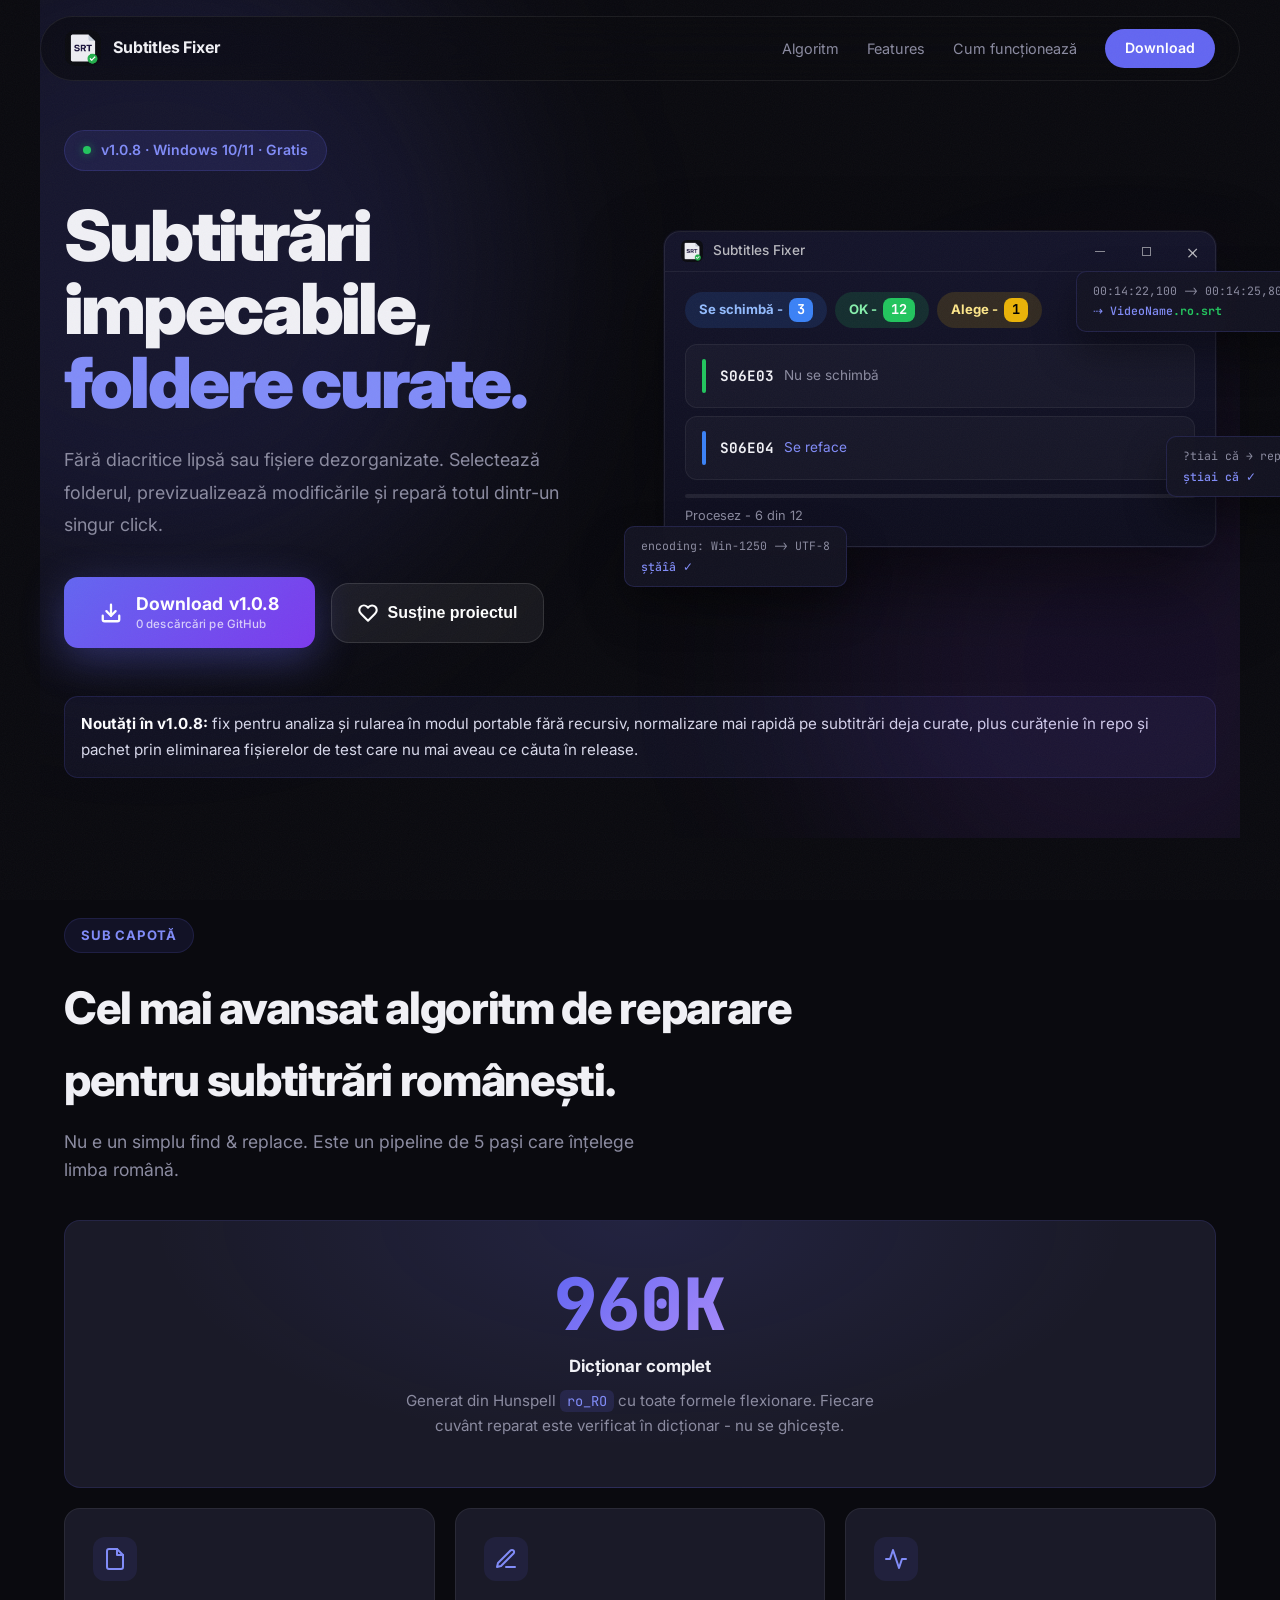
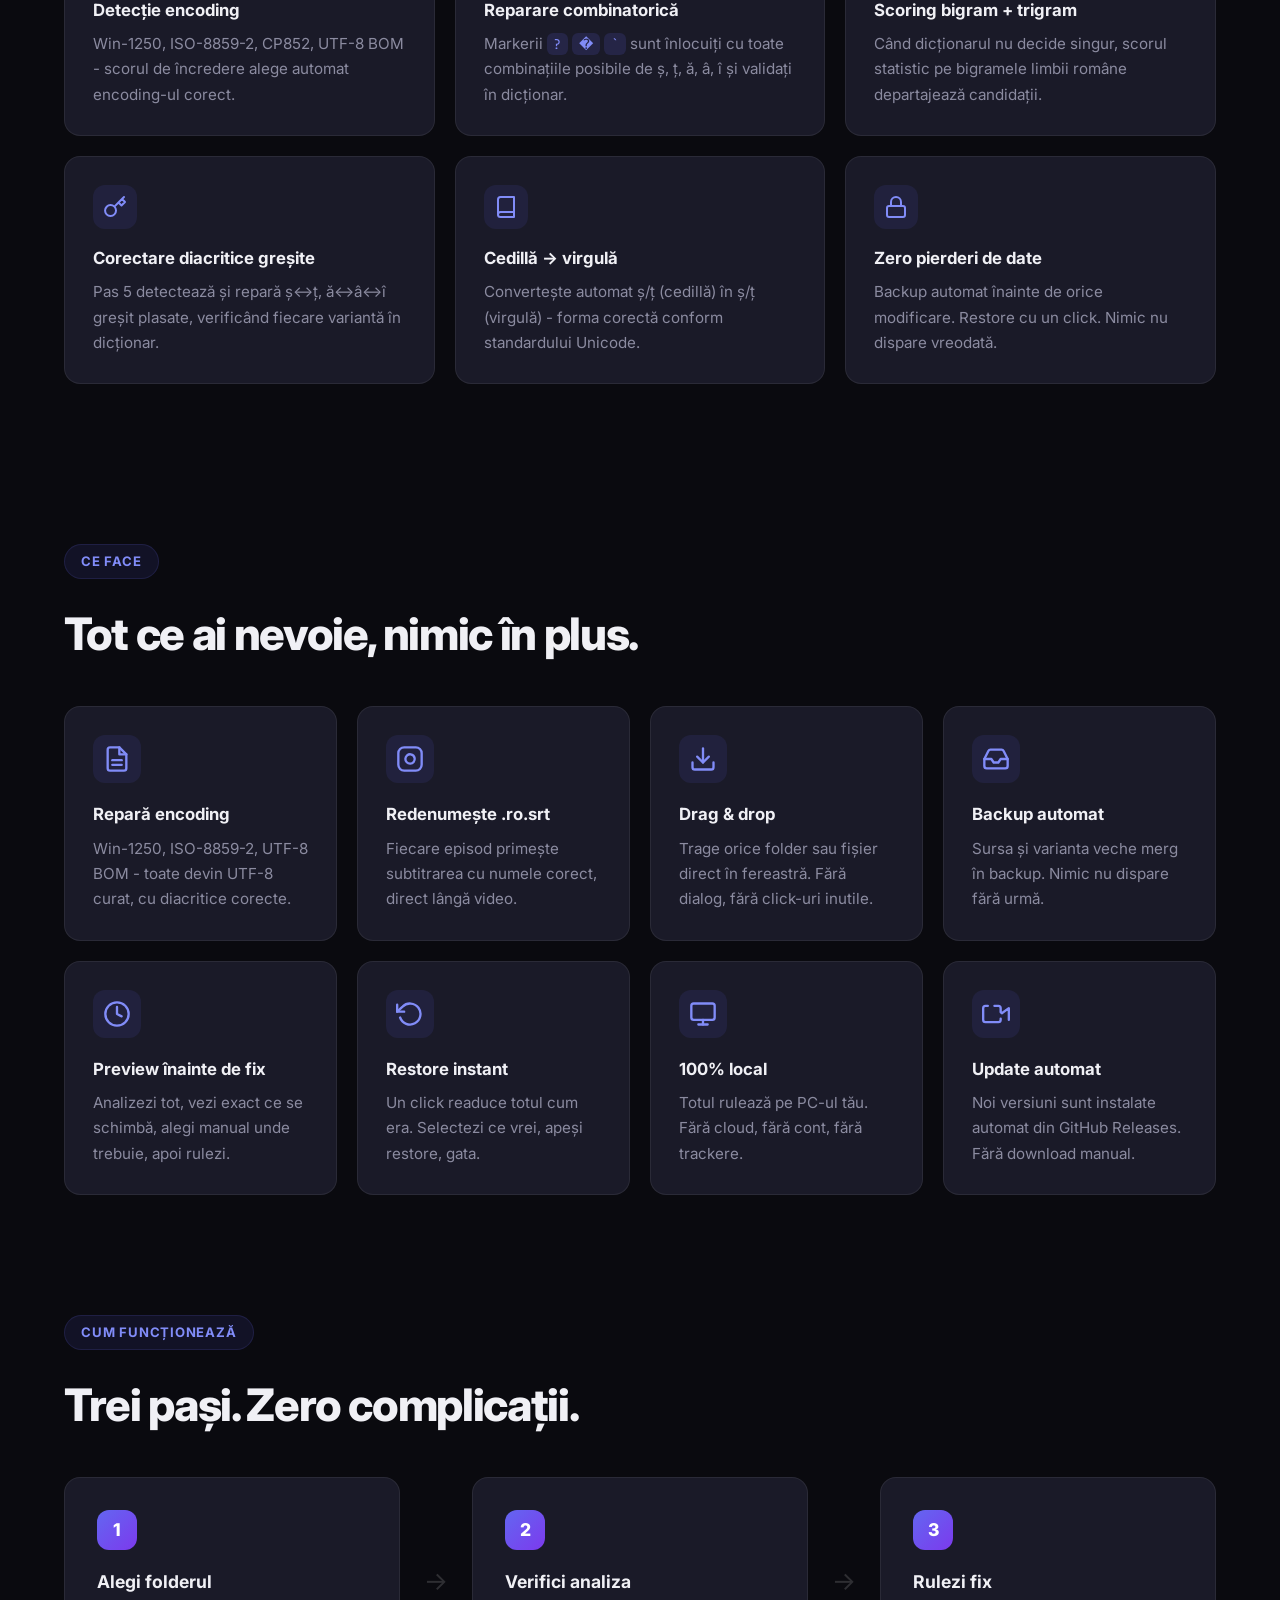
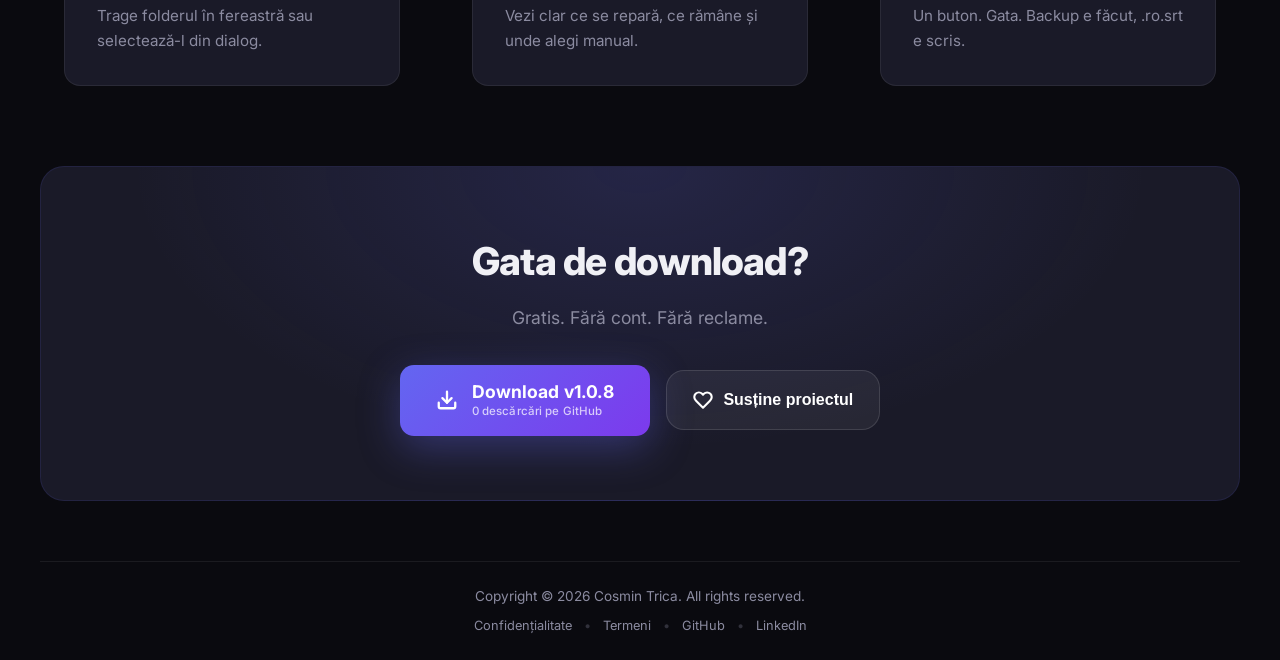
==== commit 6039afb6: "v1.0.8: speed up repair flow and publish release artifacts" ====
--- a/index.html
+++ b/index.html
@@ -43,7 +43,7 @@
     <div class="hero-content">
       <p class="hero-badge">
         <span class="badge-dot"></span>
-        <span>v1.0.7 &middot; Windows 10/11 &middot; Gratis</span>
+        <span>v1.0.8 &middot; Windows 10/11 &middot; Gratis</span>
       </p>
 
       <h1>
@@ -59,7 +59,7 @@
         <a id="download-button" href="#" class="btn btn-primary btn-xl btn-download">
           <svg width="22" height="22" viewBox="0 0 24 24" fill="none" stroke="currentColor" stroke-width="2.5" stroke-linecap="round" stroke-linejoin="round"><path d="M21 15v4a2 2 0 01-2 2H5a2 2 0 01-2-2v-4"/><polyline points="7 10 12 15 17 10"/><line x1="12" y1="15" x2="12" y2="3"/></svg>
           <span class="btn-download-copy">
-            <span class="btn-download-label">Download <strong id="hero-version-text">v1.0.7</strong></span>
+            <span class="btn-download-label">Download <strong id="hero-version-text">v1.0.8</strong></span>
             <span id="download-count-top" class="download-count" hidden>0 descărcări pe GitHub</span>
           </span>
         </a>
@@ -154,8 +154,8 @@
     </div>
 
     <p class="hero-note">
-      <strong>Noutăți în v1.0.7:</strong> suport nativ pentru update-uri (delta patches rezolvate), footer cu link-uri, flux unificat de analiză și reparare inteligentă directă pt. .srt (fără video),
-      și protejare mai bună a interjecțiilor/vocalelor la citirea pe caractere speciale (moștenirile Win-1250).
+      <strong>Noutăți în v1.0.8:</strong> fix pentru analiza și rularea în modul portable fără recursiv, normalizare mai rapidă pe subtitrări deja curate,
+      plus curățenie în repo și pachet prin eliminarea fișierelor de test care nu mai aveau ce căuta în release.
     </p>
   </section>
 
@@ -325,7 +325,7 @@
         <a id="download-button-bottom" href="#" class="btn btn-primary btn-xl btn-download">
           <svg width="22" height="22" viewBox="0 0 24 24" fill="none" stroke="currentColor" stroke-width="2.5" stroke-linecap="round" stroke-linejoin="round"><path d="M21 15v4a2 2 0 01-2 2H5a2 2 0 01-2-2v-4"/><polyline points="7 10 12 15 17 10"/><line x1="12" y1="15" x2="12" y2="3"/></svg>
           <span class="btn-download-copy">
-            <span class="btn-download-label">Download <strong id="download-version-bottom">v1.0.7</strong></span>
+            <span class="btn-download-label">Download <strong id="download-version-bottom">v1.0.8</strong></span>
             <span id="download-count-bottom" class="download-count" hidden>0 descărcări pe GitHub</span>
           </span>
         </a>
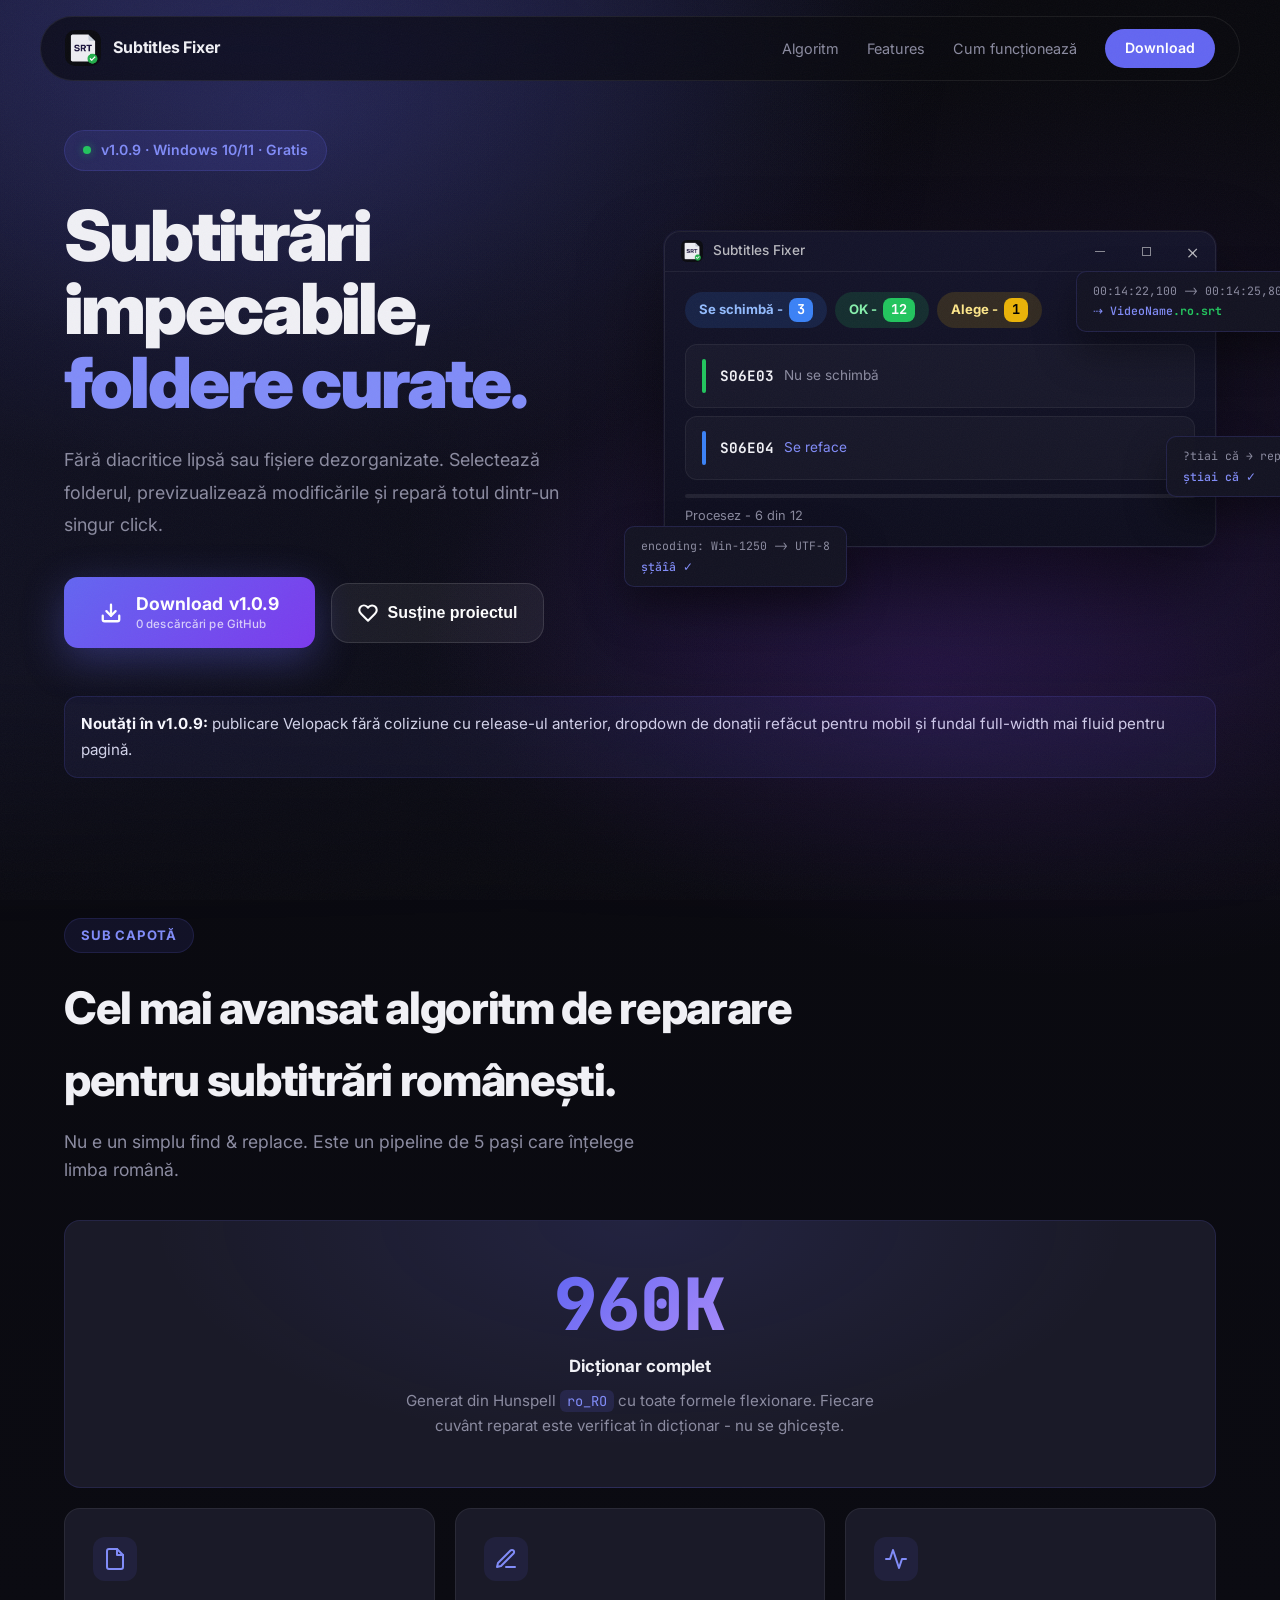
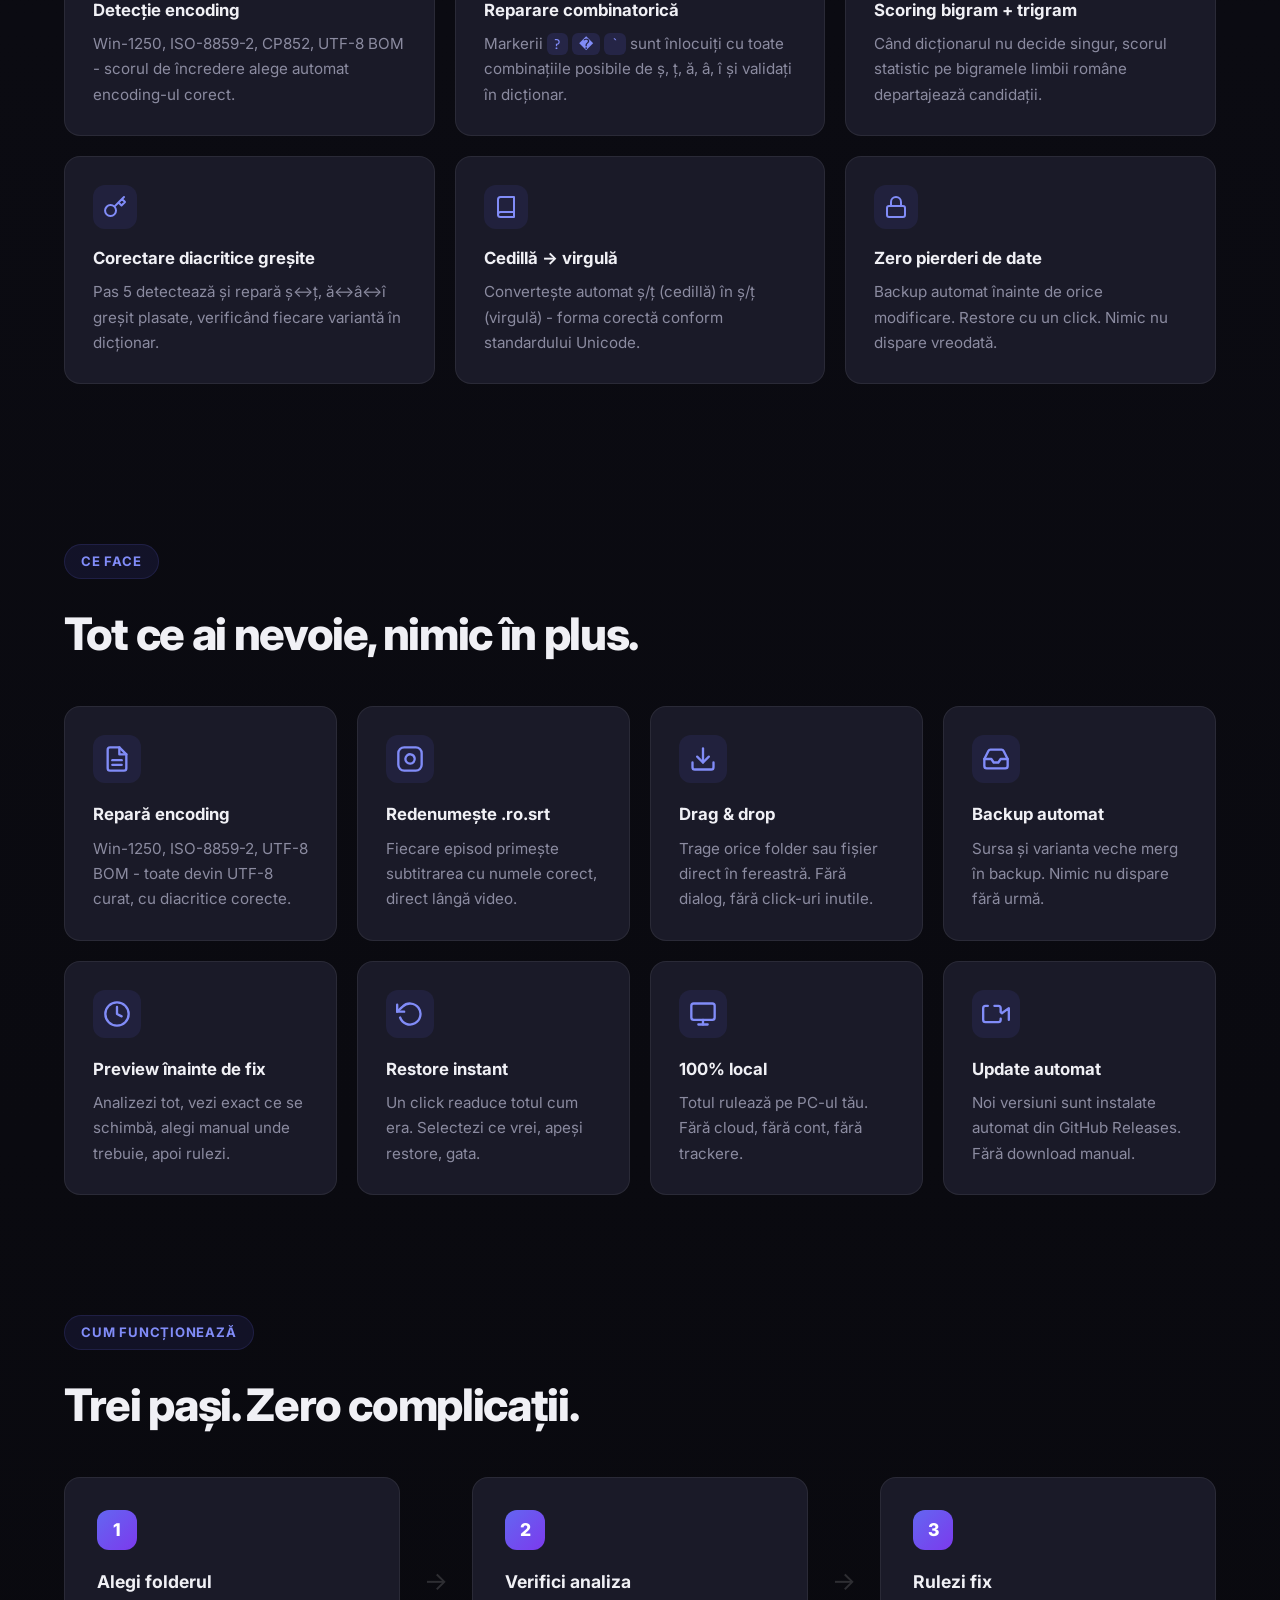
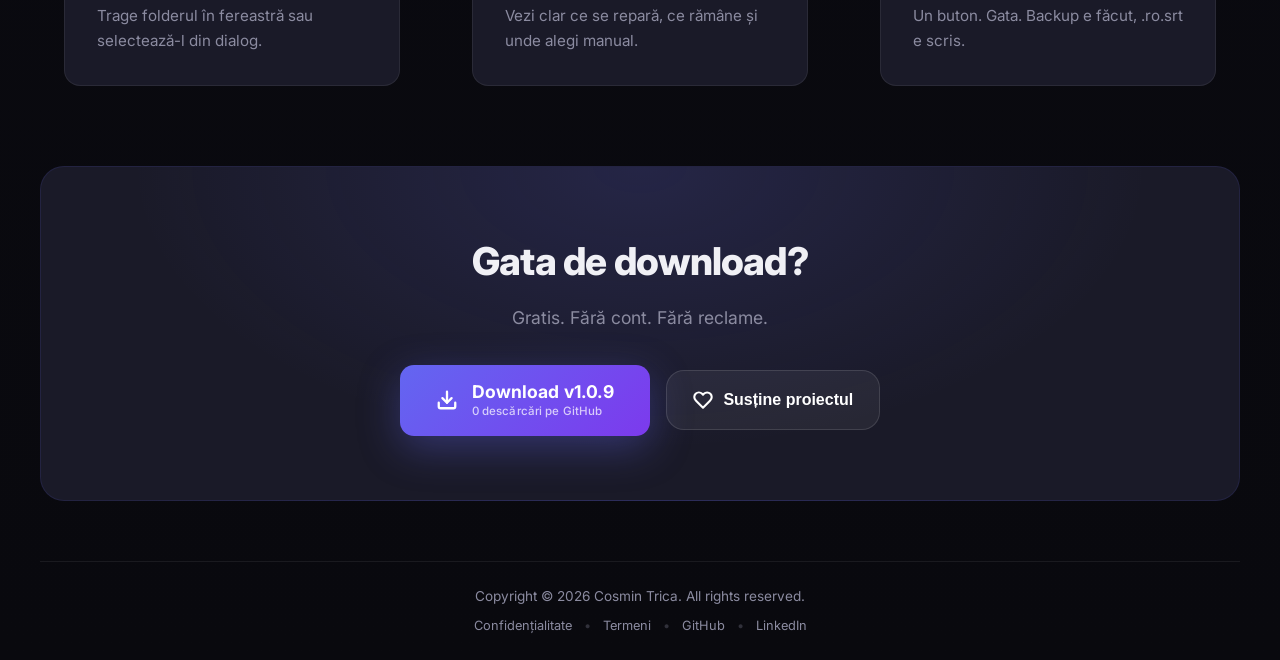
==== commit 65861cb7: "v1.0.9: fix Velopack publish collision and refresh landing page Bump version to 1.0.9 so CI can ship" ====
--- a/index.html
+++ b/index.html
@@ -43,7 +43,7 @@
     <div class="hero-content">
       <p class="hero-badge">
         <span class="badge-dot"></span>
-        <span>v1.0.8 &middot; Windows 10/11 &middot; Gratis</span>
+        <span>v1.0.9 &middot; Windows 10/11 &middot; Gratis</span>
       </p>
 
       <h1>
@@ -59,19 +59,19 @@
         <a id="download-button" href="#" class="btn btn-primary btn-xl btn-download">
           <svg width="22" height="22" viewBox="0 0 24 24" fill="none" stroke="currentColor" stroke-width="2.5" stroke-linecap="round" stroke-linejoin="round"><path d="M21 15v4a2 2 0 01-2 2H5a2 2 0 01-2-2v-4"/><polyline points="7 10 12 15 17 10"/><line x1="12" y1="15" x2="12" y2="3"/></svg>
           <span class="btn-download-copy">
-            <span class="btn-download-label">Download <strong id="hero-version-text">v1.0.8</strong></span>
+            <span class="btn-download-label">Download <strong id="hero-version-text">v1.0.9</strong></span>
             <span id="download-count-top" class="download-count" hidden>0 descărcări pe GitHub</span>
           </span>
         </a>
         
           <div class="donate-container">
-            <button id="donate-button" class="btn btn-ghost btn-support">
+            <button id="donate-button" class="btn btn-ghost btn-support" type="button" aria-haspopup="true" aria-expanded="false">
               <svg width="20" height="20" viewBox="0 0 24 24" fill="none" stroke="currentColor" stroke-width="2.5" stroke-linecap="round" stroke-linejoin="round"><path d="M20.84 4.61a5.5 5.5 0 00-7.78 0L12 5.67l-1.06-1.06a5.5 5.5 0 00-7.78 7.78l1.06 1.06L12 21.23l7.78-7.78 1.06-1.06a5.5 5.5 0 000-7.78z"/></svg>
               <span>Susține proiectul</span>
             </button>
           
           <div class="donate-menu" id="donate-menu">
-            <a href="https://revolut.me/mtvtrk" target="_blank" class="donate-item">
+            <a href="https://revolut.me/mtvtrk" target="_blank" rel="noopener noreferrer" class="donate-item">
               <div class="icon">
                 <svg viewBox="0 0 24 24" fill="#fff" xmlns="http://www.w3.org/2000/svg" width="18" height="18"><path d="M20.9133 6.9566C20.9133 3.1208 17.7898 0 13.9503 0H2.424v3.8605h10.9782c1.7376 0 3.177 1.3651 3.2087 3.043.016.84-.2994 1.633-.8878 2.2324-.5886.5998-1.375.9303-2.2144.9303H9.2322a.2756.2756 0 0 0-.2755.2752v3.431c0 .0585.018.1142.052.1612L16.2646 24h5.3114l-7.2727-10.094c3.6625-.1838 6.61-3.2612 6.61-6.9494zM6.8943 5.9229H2.424V24h4.4704z"/></svg>
               </div>
@@ -80,7 +80,7 @@
                 <span class="donate-item-desc">Susținere rapidă cu Revolut Pay</span>
               </div>
             </a>
-            <a href="https://donate.stripe.com/eVq8wI9m9aOTcP88fv3VC01" target="_blank" class="donate-item">
+            <a href="https://donate.stripe.com/eVq8wI9m9aOTcP88fv3VC01" target="_blank" rel="noopener noreferrer" class="donate-item">
               <div class="icon">
                 <svg viewBox="0 0 24 24" fill="#fff" xmlns="http://www.w3.org/2000/svg" width="22" height="22"><path d="M13.976 9.15c-2.172-.806-3.356-1.426-3.356-2.409 0-.831.683-1.305 1.901-1.305 2.227 0 4.515.858 6.09 1.631l.89-5.494C18.252.975 15.697 0 12.165 0 9.667 0 7.589.654 6.104 1.872 4.56 3.147 3.757 4.992 3.757 7.218c0 4.039 2.467 5.76 6.476 7.219 2.585.92 3.445 1.574 3.445 2.583 0 .98-.84 1.545-2.354 1.545-1.875 0-4.965-.921-6.99-2.109l-.9 5.555C5.175 22.99 8.385 24 11.714 24c2.641 0 4.843-.624 6.328-1.813 1.664-1.305 2.525-3.236 2.525-5.732 0-4.128-2.524-5.851-6.594-7.305h.003z"/></svg>
               </div>
@@ -154,8 +154,8 @@
     </div>
 
     <p class="hero-note">
-      <strong>Noutăți în v1.0.8:</strong> fix pentru analiza și rularea în modul portable fără recursiv, normalizare mai rapidă pe subtitrări deja curate,
-      plus curățenie în repo și pachet prin eliminarea fișierelor de test care nu mai aveau ce căuta în release.
+      <strong>Noutăți în v1.0.9:</strong> publicare Velopack fără coliziune cu release-ul anterior, dropdown de donații refăcut pentru mobil
+      și fundal full-width mai fluid pentru pagină.
     </p>
   </section>
 
@@ -325,18 +325,18 @@
         <a id="download-button-bottom" href="#" class="btn btn-primary btn-xl btn-download">
           <svg width="22" height="22" viewBox="0 0 24 24" fill="none" stroke="currentColor" stroke-width="2.5" stroke-linecap="round" stroke-linejoin="round"><path d="M21 15v4a2 2 0 01-2 2H5a2 2 0 01-2-2v-4"/><polyline points="7 10 12 15 17 10"/><line x1="12" y1="15" x2="12" y2="3"/></svg>
           <span class="btn-download-copy">
-            <span class="btn-download-label">Download <strong id="download-version-bottom">v1.0.8</strong></span>
+            <span class="btn-download-label">Download <strong id="download-version-bottom">v1.0.9</strong></span>
             <span id="download-count-bottom" class="download-count" hidden>0 descărcări pe GitHub</span>
           </span>
         </a>
           <div class="donate-container">
-            <button id="donate-button-bottom" class="btn btn-ghost btn-support">
+            <button id="donate-button-bottom" class="btn btn-ghost btn-support" type="button" aria-haspopup="true" aria-expanded="false">
               <svg width="20" height="20" viewBox="0 0 24 24" fill="none" stroke="currentColor" stroke-width="2.5" stroke-linecap="round" stroke-linejoin="round"><path d="M20.84 4.61a5.5 5.5 0 00-7.78 0L12 5.67l-1.06-1.06a5.5 5.5 0 00-7.78 7.78l1.06 1.06L12 21.23l7.78-7.78 1.06-1.06a5.5 5.5 0 000-7.78z"/></svg>
               <span>Susține proiectul</span>
             </button>
           
           <div class="donate-menu">
-            <a href="https://revolut.me/mtvtrk" target="_blank" class="donate-item">
+            <a href="https://revolut.me/mtvtrk" target="_blank" rel="noopener noreferrer" class="donate-item">
                <div class="icon">
                 <svg viewBox="0 0 24 24" fill="#fff" xmlns="http://www.w3.org/2000/svg" width="18" height="18"><path d="M20.9133 6.9566C20.9133 3.1208 17.7898 0 13.9503 0H2.424v3.8605h10.9782c1.7376 0 3.177 1.3651 3.2087 3.043.016.84-.2994 1.633-.8878 2.2324-.5886.5998-1.375.9303-2.2144.9303H9.2322a.2756.2756 0 0 0-.2755.2752v3.431c0 .0585.018.1142.052.1612L16.2646 24h5.3114l-7.2727-10.094c3.6625-.1838 6.61-3.2612 6.61-6.9494zM6.8943 5.9229H2.424V24h4.4704z"/></svg>
               </div>
@@ -345,7 +345,7 @@
                 <span class="donate-item-desc">Susținere rapidă cu Revolut Pay</span>
               </div>
             </a>
-            <a href="https://donate.stripe.com/eVq8wI9m9aOTcP88fv3VC01" target="_blank" class="donate-item">
+            <a href="https://donate.stripe.com/eVq8wI9m9aOTcP88fv3VC01" target="_blank" rel="noopener noreferrer" class="donate-item">
               <div class="icon">
                 <svg viewBox="0 0 24 24" fill="#fff" xmlns="http://www.w3.org/2000/svg" width="22" height="22"><path d="M13.976 9.15c-2.172-.806-3.356-1.426-3.356-2.409 0-.831.683-1.305 1.901-1.305 2.227 0 4.515.858 6.09 1.631l.89-5.494C18.252.975 15.697 0 12.165 0 9.667 0 7.589.654 6.104 1.872 4.56 3.147 3.757 4.992 3.757 7.218c0 4.039 2.467 5.76 6.476 7.219 2.585.92 3.445 1.574 3.445 2.583 0 .98-.84 1.545-2.354 1.545-1.875 0-4.965-.921-6.99-2.109l-.9 5.555C5.175 22.99 8.385 24 11.714 24c2.641 0 4.843-.624 6.328-1.813 1.664-1.305 2.525-3.236 2.525-5.732 0-4.128-2.524-5.851-6.594-7.305h.003z"/></svg>
               </div>
--- a/styles.css
+++ b/styles.css
@@ -26,10 +26,14 @@
 
 body {
   font-family: 'Inter', -apple-system, 'Segoe UI', sans-serif;
-  background: var(--bg);
+  background:
+    radial-gradient(1200px 760px at 18% -160px, rgba(99,102,241,0.18), transparent 68%),
+    radial-gradient(900px 640px at 82% 520px, rgba(124,58,237,0.12), transparent 72%),
+    linear-gradient(180deg, #09090e 0%, #0b0b12 42%, #09090e 100%);
   color: var(--ink);
   line-height: 1.6;
   -webkit-font-smoothing: antialiased;
+  min-height: 100vh;
 }
 
 a { color: inherit; text-decoration: none; }
@@ -137,6 +141,17 @@
 }
 .btn:hover { transform: translateY(-2px); }
 
+.btn:focus {
+  outline: none;
+}
+
+.btn:focus-visible,
+.nav a:focus-visible,
+.donate-item:focus-visible {
+  outline: 2px solid rgba(129,140,248,0.85);
+  outline-offset: 3px;
+}
+
 .btn-xl {
   padding: 18px 36px;
   font-size: 1.1rem;
@@ -207,15 +222,23 @@
 
 .hero-bg {
   position: absolute;
-  inset: 0;
+  top: 0;
+  bottom: -90px;
+  left: 50%;
+  width: 100vw;
+  transform: translateX(-50%);
   overflow: hidden;
   pointer-events: none;
+  background:
+    radial-gradient(72% 62% at 22% 12%, rgba(99,102,241,0.2), transparent 66%),
+    radial-gradient(55% 55% at 72% 74%, rgba(124,58,237,0.16), transparent 72%),
+    linear-gradient(100deg, rgba(99,102,241,0.09), rgba(10,10,15,0) 68%);
+  -webkit-mask-image: linear-gradient(180deg, #000 0%, #000 72%, transparent 100%);
+  mask-image: linear-gradient(180deg, #000 0%, #000 72%, transparent 100%);
 }
 
 .hero-glow {
-  position: absolute;
-  border-radius: 50%;
-  filter: blur(100px);
+  display: none;
 }
 
 .hero-glow-1 {
@@ -302,6 +325,7 @@
   color: #d8d9ea;
   font-size: 0.95rem;
   line-height: 1.7;
+  transition: margin-top 180ms ease;
 }
 
 .hero-note strong {
@@ -935,54 +959,14 @@
     width: 100%;
   }
 
-    .btn-xl {
-      width: 100%;
-      justify-content: center;
-    }
-
-    .btn-support {
-      width: 100%;
-      min-height: 56px;
-      justify-content: center;
-    }
-
-    .btn-download-copy {
-      align-items: center;
-    }
-
-    .donate-container {
-      width: 100%;
-      display: block;
-    }
-
-  .donate-menu {
-    position: relative;
-    top: 0 !important;
-    left: 0 !important;
-    right: 0 !important;
-    transform: none !important;
-    width: 100% !important;
-    max-width: 100%;
-    flex-direction: column;
-    display: none;
-    opacity: 1;
-    pointer-events: auto;
-    margin-top: 10px;
-    margin-bottom: 20px;
-    box-shadow: 0 10px 30px rgba(0,0,0,0.3);
-  }
-
-  .donate-container.active .donate-menu {
-    display: flex;
-    transform: none !important;
-  }
-
-  .donate-item {
-    justify-content: flex-start;
-    padding: 16px;
-    border: 1px solid rgba(255,255,255,0.05);
+  .btn-xl {
     width: 100%;
-    white-space: normal;
+    justify-content: center;
+    padding-inline: 22px;
+  }
+
+  .btn-download-copy {
+    align-items: center;
   }
 
   .cta-inner {
@@ -1019,8 +1003,14 @@
 .donate-container {
   position: relative;
   display: inline-flex;
+  flex-direction: column;
   align-self: center;
   vertical-align: middle;
+  z-index: 20;
+}
+
+.donate-container.active {
+  z-index: 140;
 }
 
 .btn-support {
@@ -1029,67 +1019,148 @@
   padding: 14px 26px;
   font-size: 1rem;
   border-radius: 18px;
+  white-space: nowrap;
 }
 
 .donate-menu {
   position: absolute;
-  top: 50%;
-  left: calc(100% + 12px);
-  transform: translateY(-40%) translateX(10px);
-  width: max-content;
-  background: var(--card);
-  border: 1px solid var(--border);
-  border-radius: 16px;
-  padding: 6px;
-  box-shadow: 0 20px 50px rgba(0,0,0,0.5);
-  display: flex;
-  flex-direction: row;
-  gap: 6px;
-  z-index: 100;
+  top: calc(100% + 12px);
+  right: 0;
+  width: min(360px, calc(100vw - 48px));
+  transform: translateY(8px) scale(0.98);
+  transform-origin: top right;
+  background: rgba(19,19,30,0.96);
+  backdrop-filter: blur(18px) saturate(1.25);
+  border: 1px solid rgba(255,255,255,0.1);
+  border-radius: 18px;
+  padding: 8px;
+  box-shadow: 0 24px 70px rgba(0,0,0,0.55), 0 0 0 1px rgba(99,102,241,0.08);
+  display: grid;
+  grid-template-columns: 1fr;
+  gap: 8px;
+  z-index: 150;
   opacity: 0;
+  visibility: hidden;
   pointer-events: none;
-  transition: opacity 200ms, transform 200ms;
+  transition: opacity 180ms ease, transform 180ms ease, visibility 180ms ease;
 }
 
 .donate-container.active .donate-menu {
   opacity: 1;
+  visibility: visible;
   pointer-events: auto;
-  transform: translateY(-50%) translateX(0);
+  transform: translateY(0) scale(1);
+}
+
+.cta-actions .donate-menu {
+  right: 50%;
+  transform: translate(50%, 8px) scale(0.98);
+  transform-origin: top center;
+}
+
+.cta-actions .donate-container.active .donate-menu {
+  transform: translate(50%, 0) scale(1);
 }
 
 .donate-item {
-  display: flex;
-  align-items: center;
-  gap: 10px;
-  padding: 10px 12px;
-  border-radius: 12px;
-  transition: background 150ms;
+  display: grid;
+  grid-template-columns: 38px minmax(0, 1fr);
+  align-items: center;
+  gap: 12px;
+  min-width: 0;
+  padding: 12px;
+  border-radius: 14px;
+  border: 1px solid transparent;
+  background: rgba(255,255,255,0.035);
+  transition: background 150ms, border-color 150ms, transform 150ms;
   font-size: 0.88rem;
   color: var(--muted);
 }
 
 .donate-item:hover {
-  background: rgba(255,255,255,0.05);
+  background: rgba(255,255,255,0.07);
+  border-color: rgba(255,255,255,0.08);
   color: #fff;
+  transform: translateY(-1px);
 }
 
 .donate-item-title {
   display: block;
   font-weight: 700;
   color: #fff;
-  margin-bottom: 2px;
+  line-height: 1.15;
+  margin-bottom: 4px;
 }
 
 .donate-item-desc {
+  display: block;
   font-size: 0.8rem;
+  line-height: 1.35;
+  white-space: normal;
 }
 
 .donate-item .icon {
-  width: 32px;
-  height: 32px;
-  border-radius: 8px;
+  width: 38px;
+  height: 38px;
+  border-radius: 12px;
   display: grid;
   place-items: center;
-  background: rgba(255,255,255,0.08);
+  background: rgba(255,255,255,0.09);
   flex-shrink: 0;
 }
+
+@media (max-width: 720px) {
+  .donate-container {
+    width: 100%;
+    align-self: stretch;
+  }
+
+  .btn-support {
+    width: 100%;
+    min-height: 56px;
+    justify-content: center;
+    padding: 14px 18px;
+    border-radius: 16px;
+  }
+
+  .donate-menu,
+  .cta-actions .donate-menu {
+    position: static;
+    top: auto;
+    right: auto;
+    width: 100%;
+    max-width: none;
+    max-height: 0;
+    overflow: hidden;
+    margin-top: 0;
+    padding: 0 8px;
+    transform: none;
+    transform-origin: center;
+    border-color: transparent;
+    box-shadow: none;
+    opacity: 0;
+    transition: max-height 200ms ease, opacity 160ms ease, margin-top 200ms ease, padding 200ms ease, border-color 200ms ease;
+  }
+
+  .donate-container.active .donate-menu,
+  .cta-actions .donate-container.active .donate-menu {
+    max-height: 220px;
+    margin-top: 10px;
+    padding: 8px;
+    transform: none;
+    border-color: rgba(255,255,255,0.1);
+    box-shadow: 0 16px 40px rgba(0,0,0,0.35);
+    opacity: 1;
+  }
+
+  .donate-item {
+    width: 100%;
+    padding: 14px;
+  }
+}
+
+@media (min-width: 721px) {
+  .hero.donate-open .hero-note {
+    margin-top: 132px;
+  }
+}
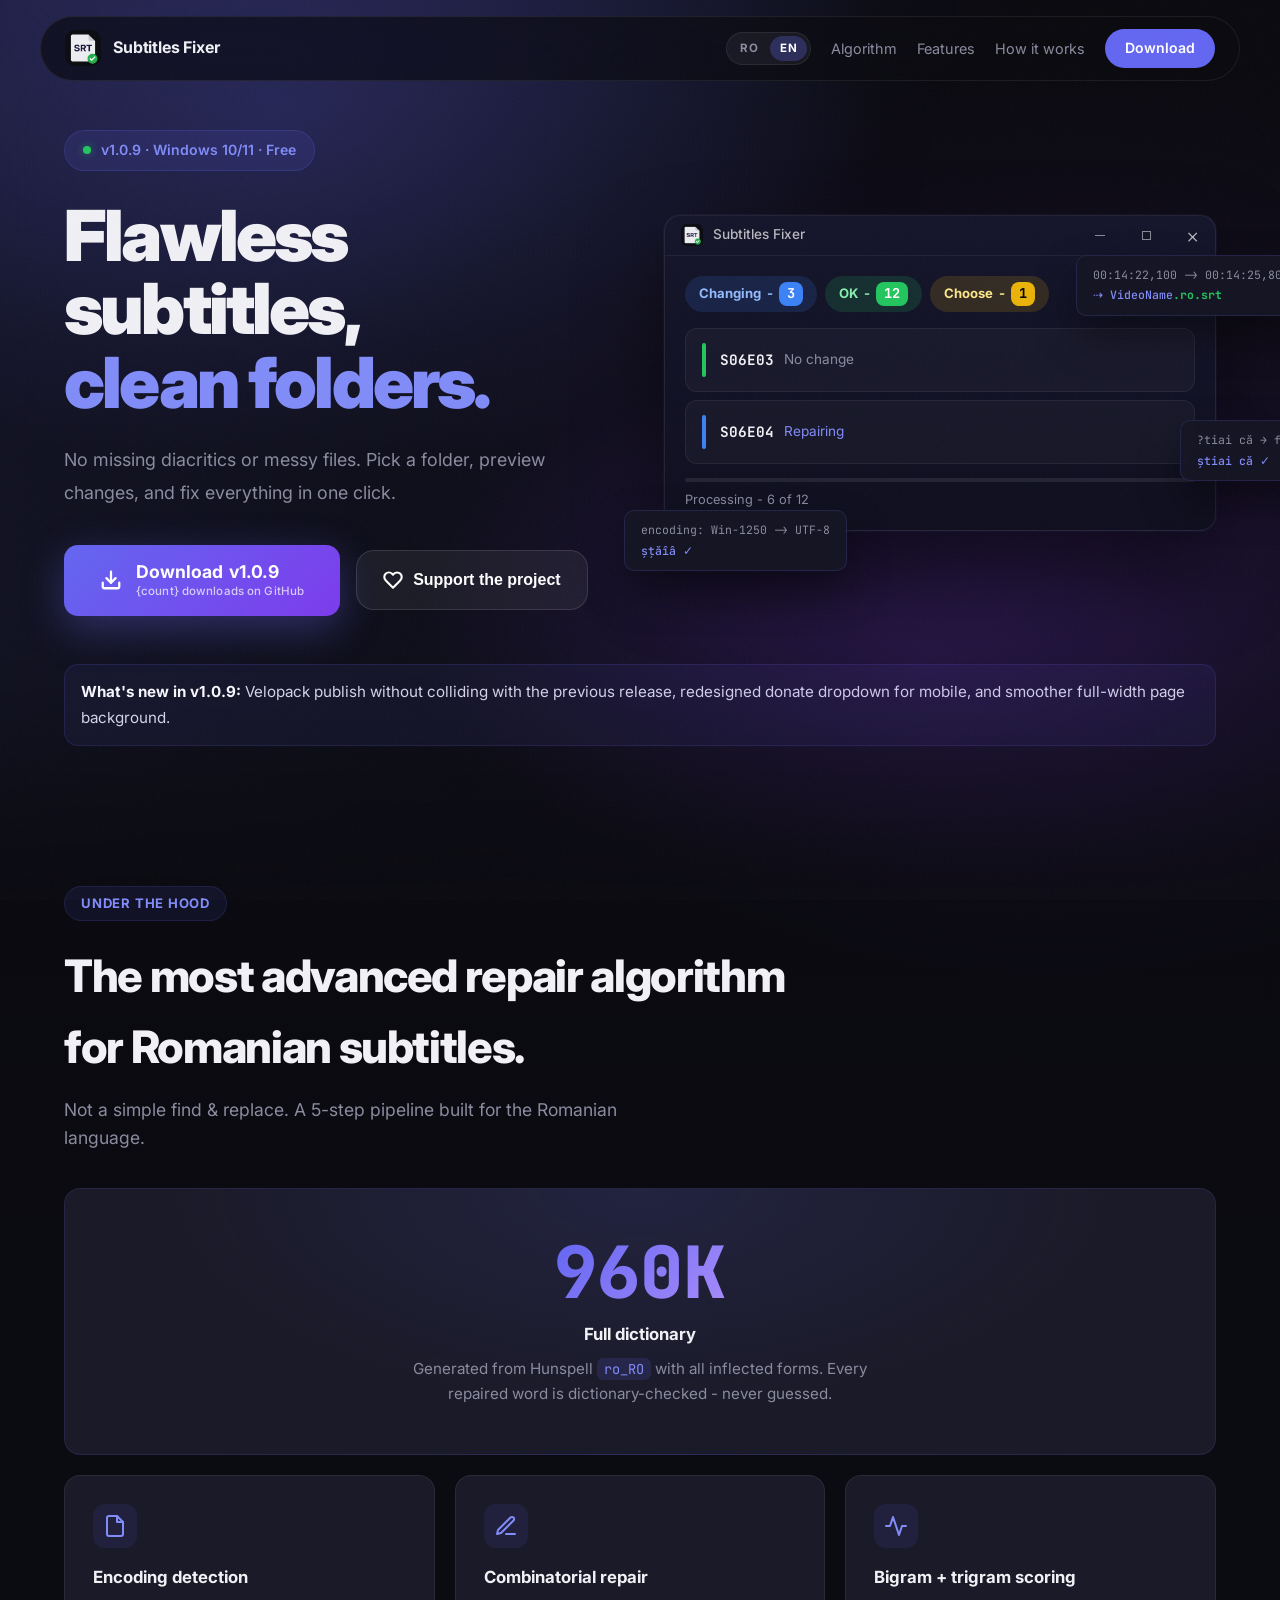
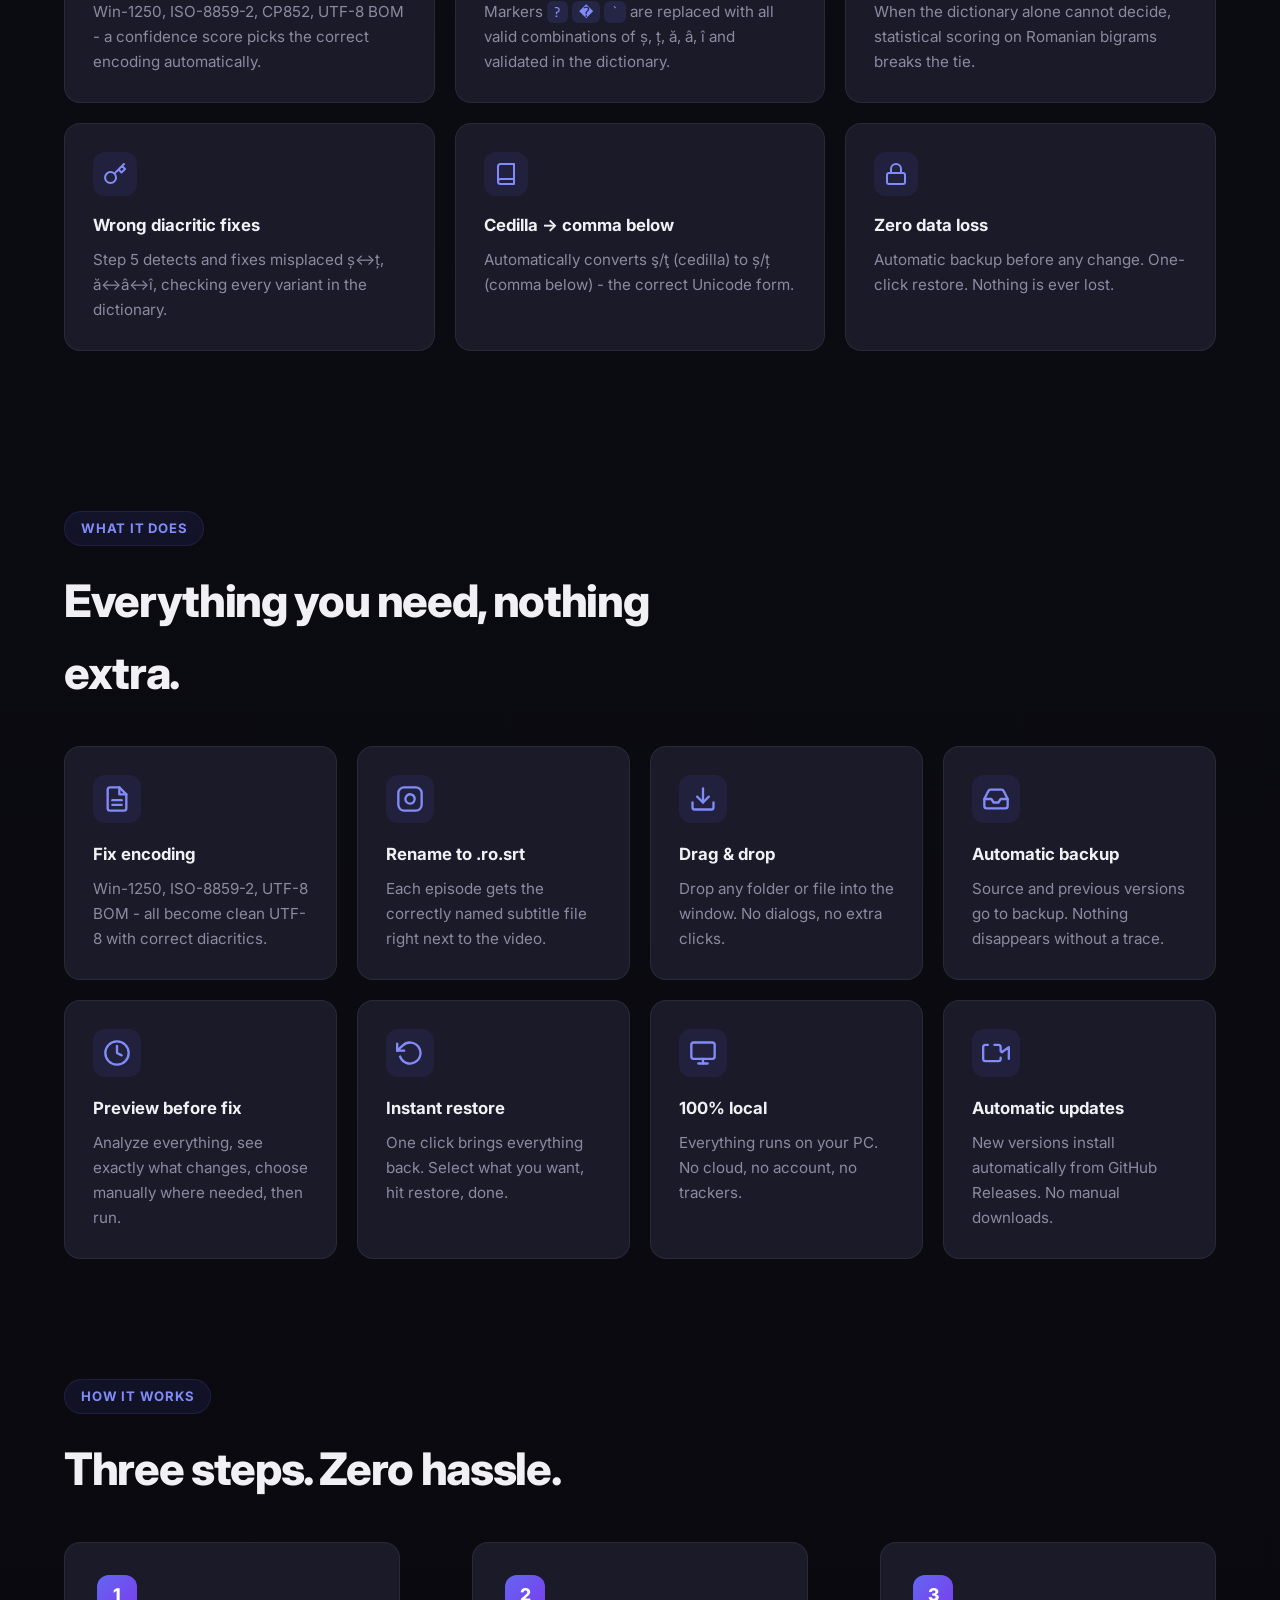
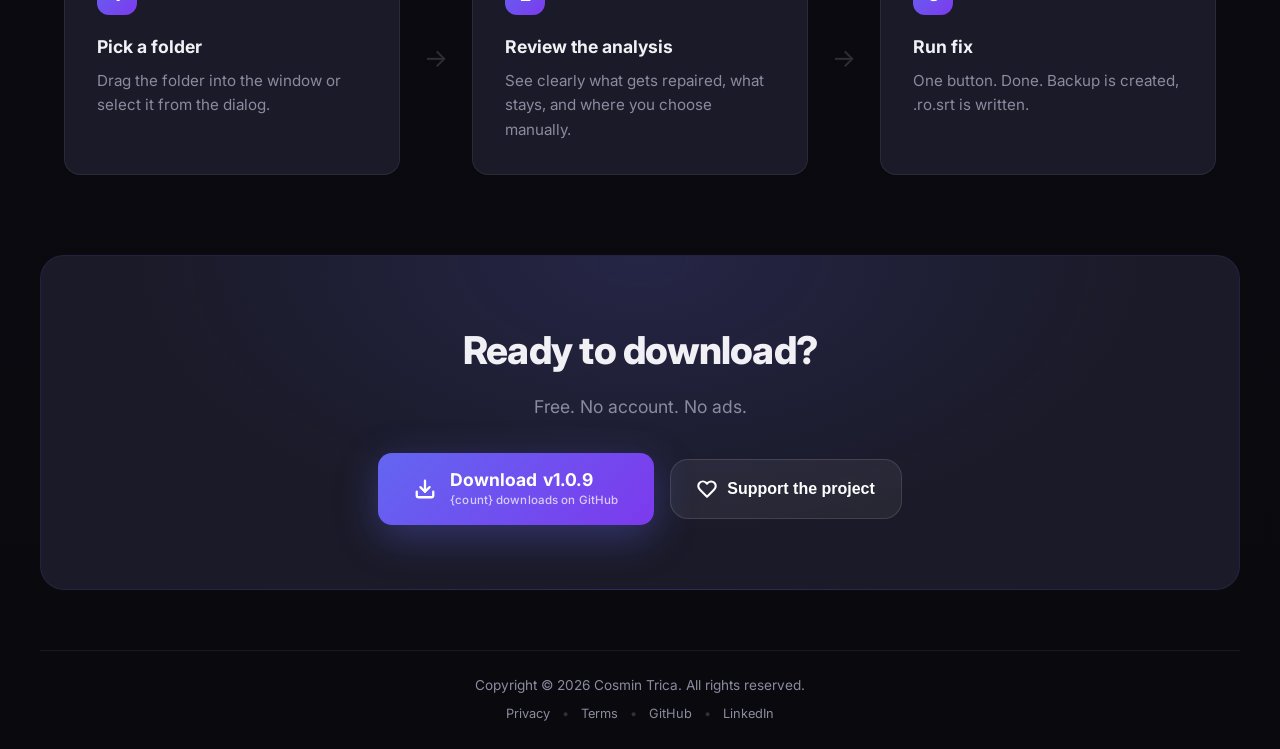
==== commit b9c6f1da: "Add bilingual site (RO/EN) and polish landing UX Introduce i18n with smart locale detection, transla" ====
--- a/index.html
+++ b/index.html
@@ -1,4 +1,4 @@
-﻿<!DOCTYPE html>
+<!DOCTYPE html>
 <html lang="ro">
 <head>
   <meta charset="UTF-8">
@@ -16,6 +16,21 @@
   <link href="https://fonts.googleapis.com/css2?family=Inter:wght@400;500;600;700;800;900&family=JetBrains+Mono:wght@500;700&display=swap" rel="stylesheet">
   <link rel="icon" type="image/png" href="./favicon.png">
   <link rel="stylesheet" href="./styles.css">
+  <script>
+    (function () {
+      var key = "sf-lang", saved = localStorage.getItem(key), lang = saved;
+      if (lang !== "ro" && lang !== "en") {
+        var langs = navigator.languages && navigator.languages.length ? navigator.languages : [navigator.language || ""];
+        if (langs.some(function (l) { return /^ro(-|$)/i.test(l); })) lang = "ro";
+        else {
+          try { if (Intl.DateTimeFormat().resolvedOptions().timeZone === "Europe/Bucharest") lang = "ro"; } catch (e) {}
+        }
+        if (!lang) lang = "en";
+      }
+      document.documentElement.lang = lang;
+      document.documentElement.dataset.lang = lang;
+    })();
+  </script>
 </head>
 <body>
 
@@ -27,10 +42,14 @@
       <span class="nav-title">Subtitles Fixer</span>
     </a>
     <div class="nav-links">
-      <a href="#algorithm">Algoritm</a>
-      <a href="#features">Features</a>
-      <a href="#how">Cum funcționează</a>
-      <a id="nav-download" href="#" class="nav-cta">Download</a>
+      <div class="lang-switch" role="group" aria-label="Limba site-ului">
+        <button type="button" class="lang-btn" data-lang="ro" aria-pressed="true">RO</button>
+        <button type="button" class="lang-btn" data-lang="en" aria-pressed="false">EN</button>
+      </div>
+      <a href="#algorithm" data-i18n="nav.algorithm">Algoritm</a>
+      <a href="#features" data-i18n="nav.features">Features</a>
+      <a href="#how" data-i18n="nav.how">Cum funcționează</a>
+      <a id="nav-download" href="#" class="nav-cta" data-i18n="nav.download">Download</a>
     </div>
   </nav>
 
@@ -43,15 +62,15 @@
     <div class="hero-content">
       <p class="hero-badge">
         <span class="badge-dot"></span>
-        <span>v1.0.9 &middot; Windows 10/11 &middot; Gratis</span>
+        <span data-i18n="hero.badge">v1.0.9 &middot; Windows 10/11 &middot; Gratis</span>
       </p>
 
-      <h1>
+      <h1 data-i18n-html="hero.titleHtml">
         Subtitrări impecabile,<br>
         <span class="accent">foldere curate.</span>
       </h1>
 
-      <p class="hero-sub">
+      <p class="hero-sub" data-i18n="hero.sub">
         Fără diacritice lipsă sau fișiere dezorganizate. Selectează folderul, previzualizează modificările și repară totul dintr-un singur click.
       </p>
 
@@ -59,15 +78,15 @@
         <a id="download-button" href="#" class="btn btn-primary btn-xl btn-download">
           <svg width="22" height="22" viewBox="0 0 24 24" fill="none" stroke="currentColor" stroke-width="2.5" stroke-linecap="round" stroke-linejoin="round"><path d="M21 15v4a2 2 0 01-2 2H5a2 2 0 01-2-2v-4"/><polyline points="7 10 12 15 17 10"/><line x1="12" y1="15" x2="12" y2="3"/></svg>
           <span class="btn-download-copy">
-            <span class="btn-download-label">Download <strong id="hero-version-text">v1.0.9</strong></span>
-            <span id="download-count-top" class="download-count" hidden>0 descărcări pe GitHub</span>
+            <span class="btn-download-label"><span data-i18n="hero.download">Download</span> <strong id="hero-version-text">v1.0.9</strong></span>
+            <span id="download-count-top" class="download-count" hidden data-i18n="downloads.count">0 descărcări pe GitHub</span>
           </span>
         </a>
         
           <div class="donate-container">
             <button id="donate-button" class="btn btn-ghost btn-support" type="button" aria-haspopup="true" aria-expanded="false">
               <svg width="20" height="20" viewBox="0 0 24 24" fill="none" stroke="currentColor" stroke-width="2.5" stroke-linecap="round" stroke-linejoin="round"><path d="M20.84 4.61a5.5 5.5 0 00-7.78 0L12 5.67l-1.06-1.06a5.5 5.5 0 00-7.78 7.78l1.06 1.06L12 21.23l7.78-7.78 1.06-1.06a5.5 5.5 0 000-7.78z"/></svg>
-              <span>Susține proiectul</span>
+              <span data-i18n="hero.support">Susține proiectul</span>
             </button>
           
           <div class="donate-menu" id="donate-menu">
@@ -77,7 +96,7 @@
               </div>
               <div>
                 <span class="donate-item-title">Revolut</span>
-                <span class="donate-item-desc">Susținere rapidă cu Revolut Pay</span>
+                <span class="donate-item-desc" data-i18n="hero.revolutDesc">Susținere rapidă cu Revolut Pay</span>
               </div>
             </a>
             <a href="https://donate.stripe.com/eVq8wI9m9aOTcP88fv3VC01" target="_blank" rel="noopener noreferrer" class="donate-item">
@@ -86,7 +105,7 @@
               </div>
               <div>
                 <span class="donate-item-title">Stripe</span>
-                <span class="donate-item-desc">Card bancar sau Google/Apple Pay</span>
+                <span class="donate-item-desc" data-i18n="hero.stripeDesc">Card bancar sau Google/Apple Pay</span>
               </div>
             </a>
           </div>
@@ -111,16 +130,16 @@
 
         <div class="mockup-body">
           <div class="mockup-chips">
-            <span class="m-chip m-blue">Se schimbă - <b>3</b></span>
-            <span class="m-chip m-green">OK - <b>12</b></span>
-            <span class="m-chip m-amber">Alege - <b>1</b></span>
+            <span class="m-chip m-blue"><span data-i18n="mockup.chipChanging">Se schimbă</span> - <b>3</b></span>
+            <span class="m-chip m-green"><span data-i18n="mockup.chipOk">OK</span> - <b>12</b></span>
+            <span class="m-chip m-amber"><span data-i18n="mockup.chipChoose">Alege</span> - <b>1</b></span>
           </div>
 
           <div class="mockup-card">
             <div class="mc-bar mc-green"></div>
             <div class="mc-text">
               <span class="mc-ep">S06E03</span>
-              <span class="mc-status">Nu se schimbă</span>
+              <span class="mc-status" data-i18n="mockup.unchanged">Nu se schimbă</span>
             </div>
           </div>
 
@@ -128,13 +147,13 @@
             <div class="mc-bar mc-blue"></div>
             <div class="mc-text">
               <span class="mc-ep">S06E04</span>
-              <span class="mc-status status-fix">Se reface</span>
+              <span class="mc-status status-fix" data-i18n="mockup.fixing">Se reface</span>
             </div>
           </div>
 
           <div class="mockup-progress">
             <div class="mp-track"><div class="mp-fill"></div></div>
-            <span class="mp-label">Procesez - 6 din 12</span>
+            <span class="mp-label" data-i18n="mockup.progress" data-i18n-vars='{"current":"6","total":"12"}'>Procesez - 6 din 12</span>
           </div>
         </div>
       </div>
@@ -148,191 +167,191 @@
         <span class="sub-text">&#x0219;&#x021B;&#x0103;&#x00EE;&#x00E2; &#x2713;</span>
       </div>
       <div class="float-sub float-sub-3">
-        <span class="sub-time">?tiai c&#x0103; &#x2192; reparat</span>
-        <span class="sub-text">&#x0219;tiai c&#x0103; &#x2713;</span>
-      </div>
-    </div>
-
-    <p class="hero-note">
+        <span class="sub-time" data-i18n-html="mockup.float1">?tiai c&#x0103; &#x2192; reparat</span>
+        <span class="sub-text" data-i18n-html="mockup.float2">&#x0219;tiai c&#x0103; &#x2713;</span>
+      </div>
+    </div>
+
+    <p class="hero-note" data-i18n-html="hero.noteHtml">
       <strong>Noutăți în v1.0.9:</strong> publicare Velopack fără coliziune cu release-ul anterior, dropdown de donații refăcut pentru mobil
       și fundal full-width mai fluid pentru pagină.
     </p>
   </section>
 
   <section class="algorithm" id="algorithm">
-    <div class="section-label">Sub capotă</div>
-    <h2>Cel mai avansat algoritm de reparare<br>pentru subtitrări românești.</h2>
-    <p class="algo-sub">Nu e un simplu find &amp; replace. Este un pipeline de 5 pași care înțelege limba română.</p>
+    <div class="section-label" data-i18n="algorithm.label">Sub capotă</div>
+    <h2 data-i18n-html="algorithm.titleHtml">Cel mai avansat algoritm de reparare<br>pentru subtitrări românești.</h2>
+    <p class="algo-sub" data-i18n="algorithm.sub">Nu e un simplu find &amp; replace. Este un pipeline de 5 pași care înțelege limba română.</p>
 
     <div class="algo-grid">
       <article class="algo-card algo-card-hero">
         <div class="algo-number">960K</div>
-        <h3>Dicționar complet</h3>
-        <p>Generat din Hunspell <code>ro_RO</code> cu toate formele flexionare. Fiecare cuvânt reparat este verificat în dicționar - nu se ghicește.</p>
+        <h3 data-i18n="algorithm.dictTitle">Dicționar complet</h3>
+        <p data-i18n-html="algorithm.dictBody">Generat din Hunspell <code>ro_RO</code> cu toate formele flexionare. Fiecare cuvânt reparat este verificat în dicționar - nu se ghicește.</p>
       </article>
 
       <article class="algo-card">
         <div class="algo-icon">
           <svg width="24" height="24" viewBox="0 0 24 24" fill="none" stroke="currentColor" stroke-width="2" stroke-linecap="round" stroke-linejoin="round"><path d="M14 2H6a2 2 0 00-2 2v16a2 2 0 002 2h12a2 2 0 002-2V8z"/><polyline points="14 2 14 8 20 8"/></svg>
         </div>
-        <h3>Detecție encoding</h3>
-        <p>Win-1250, ISO-8859-2, CP852, UTF-8 BOM - scorul de încredere alege automat encoding-ul corect.</p>
+        <h3 data-i18n="algorithm.encTitle">Detecție encoding</h3>
+        <p data-i18n="algorithm.encBody">Win-1250, ISO-8859-2, CP852, UTF-8 BOM - scorul de încredere alege automat encoding-ul corect.</p>
       </article>
 
       <article class="algo-card">
         <div class="algo-icon">
           <svg width="24" height="24" viewBox="0 0 24 24" fill="none" stroke="currentColor" stroke-width="2" stroke-linecap="round" stroke-linejoin="round"><path d="M12 20h9"/><path d="M16.5 3.5a2.121 2.121 0 013 3L7 19l-4 1 1-4L16.5 3.5z"/></svg>
         </div>
-        <h3>Reparare combinatorică</h3>
-        <p>Markerii <code>?</code> <code>�</code> <code>`</code> sunt înlocuiți cu toate combinațiile posibile de ș, ț, ă, â, î și validați în dicționar.</p>
+        <h3 data-i18n="algorithm.combTitle">Reparare combinatorică</h3>
+        <p data-i18n-html="algorithm.combBody">Markerii <code>?</code> <code>&#xFFFD;</code> <code>`</code> sunt înlocuiți cu toate combinațiile posibile de ș, ț, ă, â, î și validați în dicționar.</p>
       </article>
 
       <article class="algo-card">
         <div class="algo-icon">
           <svg width="24" height="24" viewBox="0 0 24 24" fill="none" stroke="currentColor" stroke-width="2" stroke-linecap="round" stroke-linejoin="round"><polyline points="22 12 18 12 15 21 9 3 6 12 2 12"/></svg>
         </div>
-        <h3>Scoring bigram + trigram</h3>
-        <p>Când dicționarul nu decide singur, scorul statistic pe bigramele limbii române departajează candidații.</p>
+        <h3 data-i18n="algorithm.scoreTitle">Scoring bigram + trigram</h3>
+        <p data-i18n="algorithm.scoreBody">Când dicționarul nu decide singur, scorul statistic pe bigramele limbii române departajează candidații.</p>
       </article>
 
       <article class="algo-card">
         <div class="algo-icon">
           <svg width="24" height="24" viewBox="0 0 24 24" fill="none" stroke="currentColor" stroke-width="2" stroke-linecap="round" stroke-linejoin="round"><path d="M21 2l-2 2m-7.61 7.61a5.5 5.5 0 11-7.778 7.778 5.5 5.5 0 017.777-7.777zm0 0L15.5 7.5m0 0l3 3L22 7l-3-3m-3.5 3.5L19 4"/></svg>
         </div>
-        <h3>Corectare diacritice greșite</h3>
-        <p>Pas 5 detectează și repară ș↔ț, ă↔â↔î greșit plasate, verificând fiecare variantă în dicționar.</p>
+        <h3 data-i18n="algorithm.diacTitle">Corectare diacritice greșite</h3>
+        <p data-i18n="algorithm.diacBody">Pas 5 detectează și repară ș↔ț, ă↔â↔î greșit plasate, verificând fiecare variantă în dicționar.</p>
       </article>
 
       <article class="algo-card">
         <div class="algo-icon">
           <svg width="24" height="24" viewBox="0 0 24 24" fill="none" stroke="currentColor" stroke-width="2" stroke-linecap="round" stroke-linejoin="round"><path d="M4 19.5A2.5 2.5 0 016.5 17H20"/><path d="M6.5 2H20v20H6.5A2.5 2.5 0 014 19.5v-15A2.5 2.5 0 016.5 2z"/></svg>
         </div>
-        <h3>Cedillă → virgulă</h3>
-        <p>Convertește automat ş/ţ (cedillă) în ș/ț (virgulă) - forma corectă conform standardului Unicode.</p>
+        <h3 data-i18n="algorithm.cedillaTitle">Cedillă → virgulă</h3>
+        <p data-i18n="algorithm.cedillaBody">Convertește automat ş/ţ (cedillă) în ș/ț (virgulă) - forma corectă conform standardului Unicode.</p>
       </article>
 
       <article class="algo-card">
         <div class="algo-icon">
           <svg width="24" height="24" viewBox="0 0 24 24" fill="none" stroke="currentColor" stroke-width="2" stroke-linecap="round" stroke-linejoin="round"><rect x="3" y="11" width="18" height="11" rx="2" ry="2"/><path d="M7 11V7a5 5 0 0110 0v4"/></svg>
         </div>
-        <h3>Zero pierderi de date</h3>
-        <p>Backup automat înainte de orice modificare. Restore cu un click. Nimic nu dispare vreodată.</p>
+        <h3 data-i18n="algorithm.backupTitle">Zero pierderi de date</h3>
+        <p data-i18n="algorithm.backupBody">Backup automat înainte de orice modificare. Restore cu un click. Nimic nu dispare vreodată.</p>
       </article>
     </div>
   </section>
 
   <section class="features" id="features">
-    <div class="section-label">Ce face</div>
-    <h2>Tot ce ai nevoie, nimic în plus.</h2>
+    <div class="section-label" data-i18n="features.label">Ce face</div>
+    <h2 data-i18n="features.title">Tot ce ai nevoie, nimic în plus.</h2>
 
     <div class="feature-grid">
       <article class="feat">
         <div class="feat-icon">
           <svg width="28" height="28" viewBox="0 0 24 24" fill="none" stroke="currentColor" stroke-width="2" stroke-linecap="round" stroke-linejoin="round"><path d="M14 2H6a2 2 0 00-2 2v16a2 2 0 002 2h12a2 2 0 002-2V8z"/><polyline points="14 2 14 8 20 8"/><line x1="16" y1="13" x2="8" y2="13"/><line x1="16" y1="17" x2="8" y2="17"/></svg>
         </div>
-        <h3>Repară encoding</h3>
-        <p>Win-1250, ISO-8859-2, UTF-8 BOM - toate devin UTF-8 curat, cu diacritice corecte.</p>
+        <h3 data-i18n="features.encTitle">Repară encoding</h3>
+        <p data-i18n="features.encBody">Win-1250, ISO-8859-2, UTF-8 BOM - toate devin UTF-8 curat, cu diacritice corecte.</p>
       </article>
 
       <article class="feat">
         <div class="feat-icon">
           <svg width="28" height="28" viewBox="0 0 24 24" fill="none" stroke="currentColor" stroke-width="2" stroke-linecap="round" stroke-linejoin="round"><rect x="2" y="2" width="20" height="20" rx="5"/><path d="M16 11.37A4 4 0 1112.63 8 4 4 0 0116 11.37z"/></svg>
         </div>
-        <h3>Redenumește .ro.srt</h3>
-        <p>Fiecare episod primește subtitrarea cu numele corect, direct lângă video.</p>
+        <h3 data-i18n="features.renameTitle">Redenumește .ro.srt</h3>
+        <p data-i18n="features.renameBody">Fiecare episod primește subtitrarea cu numele corect, direct lângă video.</p>
       </article>
 
       <article class="feat">
         <div class="feat-icon">
           <svg width="28" height="28" viewBox="0 0 24 24" fill="none" stroke="currentColor" stroke-width="2" stroke-linecap="round" stroke-linejoin="round"><path d="M21 15v4a2 2 0 01-2 2H5a2 2 0 01-2-2v-4"/><polyline points="7 10 12 15 17 10"/><line x1="12" y1="15" x2="12" y2="3"/></svg>
         </div>
-        <h3>Drag &amp; drop</h3>
-        <p>Trage orice folder sau fișier direct în fereastră. Fără dialog, fără click-uri inutile.</p>
+        <h3 data-i18n="features.dndTitle">Drag &amp; drop</h3>
+        <p data-i18n="features.dndBody">Trage orice folder sau fișier direct în fereastră. Fără dialog, fără click-uri inutile.</p>
       </article>
 
       <article class="feat">
         <div class="feat-icon">
           <svg width="28" height="28" viewBox="0 0 24 24" fill="none" stroke="currentColor" stroke-width="2" stroke-linecap="round" stroke-linejoin="round"><polyline points="22 12 16 12 14 15 10 15 8 12 2 12"/><path d="M5.45 5.11L2 12v6a2 2 0 002 2h16a2 2 0 002-2v-6l-3.45-6.89A2 2 0 0016.76 4H7.24a2 2 0 00-1.79 1.11z"/></svg>
         </div>
-        <h3>Backup automat</h3>
-        <p>Sursa și varianta veche merg în backup. Nimic nu dispare fără urmă.</p>
+        <h3 data-i18n="features.backupTitle">Backup automat</h3>
+        <p data-i18n="features.backupBody">Sursa și varianta veche merg în backup. Nimic nu dispare fără urmă.</p>
       </article>
 
       <article class="feat">
         <div class="feat-icon">
           <svg width="28" height="28" viewBox="0 0 24 24" fill="none" stroke="currentColor" stroke-width="2" stroke-linecap="round" stroke-linejoin="round"><circle cx="12" cy="12" r="10"/><polyline points="12 6 12 12 16 14"/></svg>
         </div>
-        <h3>Preview înainte de fix</h3>
-        <p>Analizezi tot, vezi exact ce se schimbă, alegi manual unde trebuie, apoi rulezi.</p>
+        <h3 data-i18n="features.previewTitle">Preview înainte de fix</h3>
+        <p data-i18n="features.previewBody">Analizezi tot, vezi exact ce se schimbă, alegi manual unde trebuie, apoi rulezi.</p>
       </article>
 
       <article class="feat">
         <div class="feat-icon">
           <svg width="28" height="28" viewBox="0 0 24 24" fill="none" stroke="currentColor" stroke-width="2" stroke-linecap="round" stroke-linejoin="round"><polyline points="1 4 1 10 7 10"/><path d="M3.51 15a9 9 0 102.13-9.36L1 10"/></svg>
         </div>
-        <h3>Restore instant</h3>
-        <p>Un click readuce totul cum era. Selectezi ce vrei, apeși restore, gata.</p>
+        <h3 data-i18n="features.restoreTitle">Restore instant</h3>
+        <p data-i18n="features.restoreBody">Un click readuce totul cum era. Selectezi ce vrei, apeși restore, gata.</p>
       </article>
 
       <article class="feat">
         <div class="feat-icon">
           <svg width="28" height="28" viewBox="0 0 24 24" fill="none" stroke="currentColor" stroke-width="2" stroke-linecap="round" stroke-linejoin="round"><rect x="2" y="3" width="20" height="14" rx="2" ry="2"/><line x1="8" y1="21" x2="16" y2="21"/><line x1="12" y1="17" x2="12" y2="21"/></svg>
         </div>
-        <h3>100% local</h3>
-        <p>Totul rulează pe PC-ul tău. Fără cloud, fără cont, fără trackere.</p>
+        <h3 data-i18n="features.localTitle">100% local</h3>
+        <p data-i18n="features.localBody">Totul rulează pe PC-ul tău. Fără cloud, fără cont, fără trackere.</p>
       </article>
 
       <article class="feat">
         <div class="feat-icon">
           <svg width="28" height="28" viewBox="0 0 24 24" fill="none" stroke="currentColor" stroke-width="2" stroke-linecap="round" stroke-linejoin="round"><path d="M16 16v1a2 2 0 01-2 2H3a2 2 0 01-2-2V7a2 2 0 012-2h2m5.66 0H14a2 2 0 012 2v3.34l1 1L23 7v10"/></svg>
         </div>
-        <h3>Update automat</h3>
-        <p>Noi versiuni sunt instalate automat din GitHub Releases. Fără download manual.</p>
+        <h3 data-i18n="features.updateTitle">Update automat</h3>
+        <p data-i18n="features.updateBody">Noi versiuni sunt instalate automat din GitHub Releases. Fără download manual.</p>
       </article>
     </div>
   </section>
 
   <section class="how" id="how">
-    <div class="section-label">Cum funcționează</div>
-    <h2>Trei pași. Zero complicații.</h2>
+    <div class="section-label" data-i18n="how.label">Cum funcționează</div>
+    <h2 data-i18n="how.title">Trei pași. Zero complicații.</h2>
 
     <div class="steps">
       <article class="step">
         <span class="step-n">1</span>
-        <h3>Alegi folderul</h3>
-        <p>Trage folderul în fereastră sau selectează-l din dialog.</p>
+        <h3 data-i18n="how.step1Title">Alegi folderul</h3>
+        <p data-i18n="how.step1Body">Trage folderul în fereastră sau selectează-l din dialog.</p>
       </article>
       <span class="step-arrow" aria-hidden="true">&rarr;</span>
       <article class="step">
         <span class="step-n">2</span>
-        <h3>Verifici analiza</h3>
-        <p>Vezi clar ce se repară, ce rămâne și unde alegi manual.</p>
+        <h3 data-i18n="how.step2Title">Verifici analiza</h3>
+        <p data-i18n="how.step2Body">Vezi clar ce se repară, ce rămâne și unde alegi manual.</p>
       </article>
       <span class="step-arrow" aria-hidden="true">&rarr;</span>
       <article class="step">
         <span class="step-n">3</span>
-        <h3>Rulezi fix</h3>
-        <p>Un buton. Gata. Backup e făcut, .ro.srt e scris.</p>
+        <h3 data-i18n="how.step3Title">Rulezi fix</h3>
+        <p data-i18n="how.step3Body">Un buton. Gata. Backup e făcut, .ro.srt e scris.</p>
       </article>
     </div>
   </section>
 
   <section class="cta-bottom">
     <div class="cta-inner">
-      <h2>Gata de download?</h2>
-      <p>Gratis. Fără cont. Fără reclame.</p>
+      <h2 data-i18n="cta.title">Gata de download?</h2>
+      <p data-i18n="cta.sub">Gratis. Fără cont. Fără reclame.</p>
       <div class="cta-actions">
         <a id="download-button-bottom" href="#" class="btn btn-primary btn-xl btn-download">
           <svg width="22" height="22" viewBox="0 0 24 24" fill="none" stroke="currentColor" stroke-width="2.5" stroke-linecap="round" stroke-linejoin="round"><path d="M21 15v4a2 2 0 01-2 2H5a2 2 0 01-2-2v-4"/><polyline points="7 10 12 15 17 10"/><line x1="12" y1="15" x2="12" y2="3"/></svg>
           <span class="btn-download-copy">
-            <span class="btn-download-label">Download <strong id="download-version-bottom">v1.0.9</strong></span>
-            <span id="download-count-bottom" class="download-count" hidden>0 descărcări pe GitHub</span>
+            <span class="btn-download-label"><span data-i18n="hero.download">Download</span> <strong id="download-version-bottom">v1.0.9</strong></span>
+            <span id="download-count-bottom" class="download-count" hidden data-i18n="downloads.count">0 descărcări pe GitHub</span>
           </span>
         </a>
           <div class="donate-container">
             <button id="donate-button-bottom" class="btn btn-ghost btn-support" type="button" aria-haspopup="true" aria-expanded="false">
               <svg width="20" height="20" viewBox="0 0 24 24" fill="none" stroke="currentColor" stroke-width="2.5" stroke-linecap="round" stroke-linejoin="round"><path d="M20.84 4.61a5.5 5.5 0 00-7.78 0L12 5.67l-1.06-1.06a5.5 5.5 0 00-7.78 7.78l1.06 1.06L12 21.23l7.78-7.78 1.06-1.06a5.5 5.5 0 000-7.78z"/></svg>
-              <span>Susține proiectul</span>
+              <span data-i18n="hero.support">Susține proiectul</span>
             </button>
           
           <div class="donate-menu">
@@ -342,7 +361,7 @@
               </div>
               <div>
                 <span class="donate-item-title">Revolut</span>
-                <span class="donate-item-desc">Susținere rapidă cu Revolut Pay</span>
+                <span class="donate-item-desc" data-i18n="hero.revolutDesc">Susținere rapidă cu Revolut Pay</span>
               </div>
             </a>
             <a href="https://donate.stripe.com/eVq8wI9m9aOTcP88fv3VC01" target="_blank" rel="noopener noreferrer" class="donate-item">
@@ -351,7 +370,7 @@
               </div>
               <div>
                 <span class="donate-item-title">Stripe</span>
-                <span class="donate-item-desc">Card bancar sau Google/Apple Pay</span>
+                <span class="donate-item-desc" data-i18n="hero.stripeDesc">Card bancar sau Google/Apple Pay</span>
               </div>
             </a>
           </div>
@@ -363,9 +382,9 @@
   <footer class="footer">
     <p id="footer-copy">Copyright &copy; 2026 Cosmin Trica. All rights reserved.</p>
     <div class="footer-legal">
-      <a href="privacy.html">Confidențialitate</a>
+      <a href="privacy.html" data-i18n="footer.privacy">Confidențialitate</a>
       <span class="sep">&bull;</span>
-      <a href="terms.html">Termeni</a>
+      <a href="terms.html" data-i18n="footer.terms">Termeni</a>
       <span class="sep">&bull;</span>
       <a href="https://github.com/cosmintrica/SubtitlesFixer" target="_blank">GitHub</a>
       <span class="sep">&bull;</span>
@@ -373,6 +392,7 @@
     </div>
   </footer>
 
+  <script src="./i18n.js"></script>
   <script src="./site.js"></script>
 </body>
 </html>
--- a/styles.css
+++ b/styles.css
@@ -102,7 +102,47 @@
 .nav-links {
   display: flex;
   align-items: center;
-  gap: 28px;
+  gap: 20px;
+}
+
+.lang-switch {
+  display: inline-flex;
+  align-items: center;
+  padding: 3px;
+  border-radius: 999px;
+  background: rgba(255,255,255,0.05);
+  border: 1px solid var(--border);
+  gap: 2px;
+  flex-shrink: 0;
+}
+
+.lang-btn {
+  border: none;
+  background: transparent;
+  color: var(--muted);
+  font-family: inherit;
+  font-size: 0.72rem;
+  font-weight: 700;
+  letter-spacing: 0.04em;
+  line-height: 1;
+  padding: 7px 10px;
+  border-radius: 999px;
+  cursor: pointer;
+  transition: color 150ms, background 150ms;
+}
+
+.lang-btn:hover {
+  color: #fff;
+}
+
+.lang-btn[aria-pressed="true"] {
+  background: rgba(99,102,241,0.28);
+  color: #fff;
+}
+
+.lang-btn:focus-visible {
+  outline: 2px solid rgba(129,140,248,0.85);
+  outline-offset: 2px;
 }
 
 .nav-links a {
@@ -313,6 +353,7 @@
   flex-wrap: wrap;
   align-items: center;
   margin-top: 36px;
+  overflow: visible;
 }
 
 .hero-note {
@@ -325,7 +366,6 @@
   color: #d8d9ea;
   font-size: 0.95rem;
   line-height: 1.7;
-  transition: margin-top 180ms ease;
 }
 
 .hero-note strong {
@@ -392,6 +432,18 @@
   display: block;
 }
 
+.ctrl-min,
+.ctrl-max,
+.ctrl-close {
+  background: transparent;
+  transition: background 120ms;
+}
+
+.ctrl-min:hover,
+.ctrl-max:hover {
+  background: rgba(255,255,255,0.12);
+}
+
 .ctrl-min::after {
   width: 10px;
   border-bottom: 1.5px solid rgba(255,255,255,0.5);
@@ -403,10 +455,6 @@
   border: 1.5px solid rgba(255,255,255,0.5);
 }
 
-.ctrl-close {
-  background: transparent;
-  transition: background 120ms;
-}
 .ctrl-close:hover { background: #e81123; }
 .ctrl-close::after {
   content: '\00D7';
@@ -779,17 +827,20 @@
 
 .steps {
   display: flex;
-  align-items: center;
+  align-items: stretch;
   gap: 24px;
 }
 
 .step {
   flex: 1;
+  display: flex;
+  flex-direction: column;
   padding: 32px;
   border-radius: var(--radius);
   background: var(--card);
   border: 1px solid var(--border);
   position: relative;
+  min-width: 0;
 }
 
 .step-n {
@@ -815,12 +866,15 @@
   color: var(--muted);
   font-size: 0.95rem;
   line-height: 1.6;
+  flex: 1;
+  margin-bottom: 0;
 }
 
 .step-arrow {
   font-size: 1.6rem;
   color: rgba(255,255,255,0.15);
   flex-shrink: 0;
+  align-self: center;
 }
 
 /* ─── CTA Bottom ───────────────────────────────────────── */
@@ -838,6 +892,7 @@
     radial-gradient(ellipse at 50% 0%, rgba(99,102,241,0.15), transparent 60%),
     var(--card);
   border: 1px solid rgba(99,102,241,0.12);
+  overflow: visible;
 }
 
 .cta-inner h2 {
@@ -859,6 +914,9 @@
   justify-content: center;
   flex-wrap: wrap;
   align-items: center;
+  overflow: visible;
+  position: relative;
+  z-index: 1;
 }
 
 /* ─── Footer ───────────────────────────────────────────── */
@@ -931,6 +989,18 @@
 @media (max-width: 720px) {
   .nav-links a:not(.nav-cta) { display: none; }
 
+  .nav-links {
+    gap: 10px;
+  }
+
+  .lang-switch {
+    order: -1;
+  }
+
+  .lang-btn {
+    padding: 7px 9px;
+  }
+
   .nav {
     width: calc(100% - 32px);
     padding: 10px 16px;
@@ -946,11 +1016,17 @@
 
   .steps {
     flex-direction: column;
+    align-items: stretch;
+  }
+
+  .step {
+    min-height: 188px;
   }
 
   .step-arrow {
     transform: rotate(90deg);
     font-size: 1.2rem;
+    align-self: center;
   }
 
   .hero-actions, .cta-actions {
@@ -1025,10 +1101,11 @@
 .donate-menu {
   position: absolute;
   top: calc(100% + 12px);
-  right: 0;
+  left: 50%;
+  right: auto;
   width: min(360px, calc(100vw - 48px));
-  transform: translateY(8px) scale(0.98);
-  transform-origin: top right;
+  transform: translate(-50%, 8px) scale(0.98);
+  transform-origin: top center;
   background: rgba(19,19,30,0.96);
   backdrop-filter: blur(18px) saturate(1.25);
   border: 1px solid rgba(255,255,255,0.1);
@@ -1049,17 +1126,7 @@
   opacity: 1;
   visibility: visible;
   pointer-events: auto;
-  transform: translateY(0) scale(1);
-}
-
-.cta-actions .donate-menu {
-  right: 50%;
-  transform: translate(50%, 8px) scale(0.98);
-  transform-origin: top center;
-}
-
-.cta-actions .donate-container.active .donate-menu {
-  transform: translate(50%, 0) scale(1);
+  transform: translate(-50%, 0) scale(1);
 }
 
 .donate-item {
@@ -1123,34 +1190,8 @@
     border-radius: 16px;
   }
 
-  .donate-menu,
-  .cta-actions .donate-menu {
-    position: static;
-    top: auto;
-    right: auto;
-    width: 100%;
-    max-width: none;
-    max-height: 0;
-    overflow: hidden;
-    margin-top: 0;
-    padding: 0 8px;
-    transform: none;
-    transform-origin: center;
-    border-color: transparent;
-    box-shadow: none;
-    opacity: 0;
-    transition: max-height 200ms ease, opacity 160ms ease, margin-top 200ms ease, padding 200ms ease, border-color 200ms ease;
-  }
-
-  .donate-container.active .donate-menu,
-  .cta-actions .donate-container.active .donate-menu {
-    max-height: 220px;
-    margin-top: 10px;
-    padding: 8px;
-    transform: none;
-    border-color: rgba(255,255,255,0.1);
-    box-shadow: 0 16px 40px rgba(0,0,0,0.35);
-    opacity: 1;
+  .donate-menu {
+    width: min(360px, calc(100vw - 32px));
   }
 
   .donate-item {
@@ -1159,8 +1200,56 @@
   }
 }
 
-@media (min-width: 721px) {
-  .hero.donate-open .hero-note {
-    margin-top: 132px;
-  }
-}
+/* ─── Legal pages ─────────────────────────────────────── */
+.legal-page {
+  max-width: 720px;
+  margin: 0 auto;
+  padding: 48px 24px 80px;
+  line-height: 1.7;
+  color: #ccc;
+}
+
+.legal-top {
+  display: flex;
+  align-items: center;
+  justify-content: space-between;
+  gap: 16px;
+  margin-bottom: 32px;
+}
+
+.legal-back {
+  color: var(--accent);
+  font-size: 0.9rem;
+  font-weight: 600;
+}
+
+.legal-back:hover {
+  color: var(--accent2);
+}
+
+.legal-main h1 {
+  color: #fff;
+  font-size: clamp(1.6rem, 4vw, 2rem);
+  margin-bottom: 8px;
+}
+
+.legal-main h2 {
+  color: #fff;
+  font-size: 1.1rem;
+  margin-top: 28px;
+  margin-bottom: 10px;
+}
+
+.legal-updated {
+  color: var(--muted);
+  font-size: 0.9rem;
+  margin-bottom: 8px;
+}
+
+.legal-main a {
+  color: var(--accent);
+}
+
+.legal-main a:hover {
+  color: var(--accent2);
+}
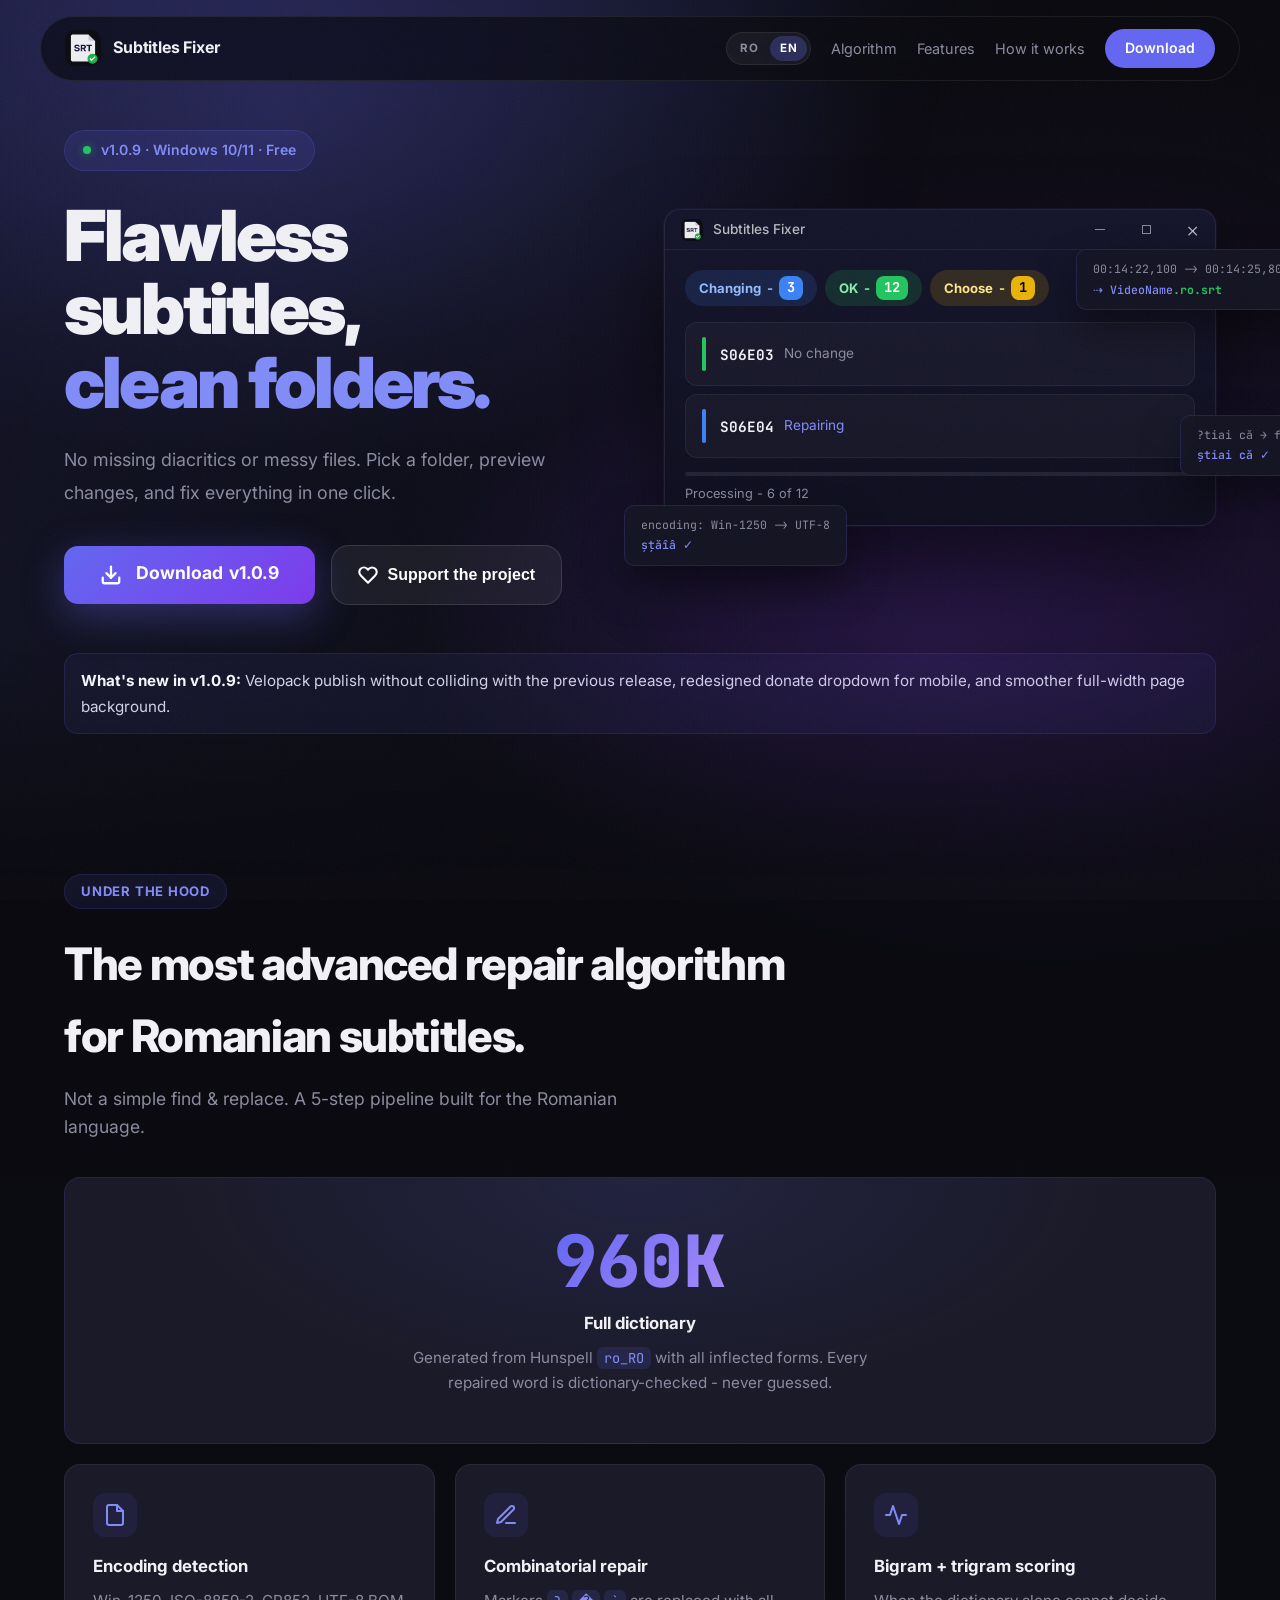
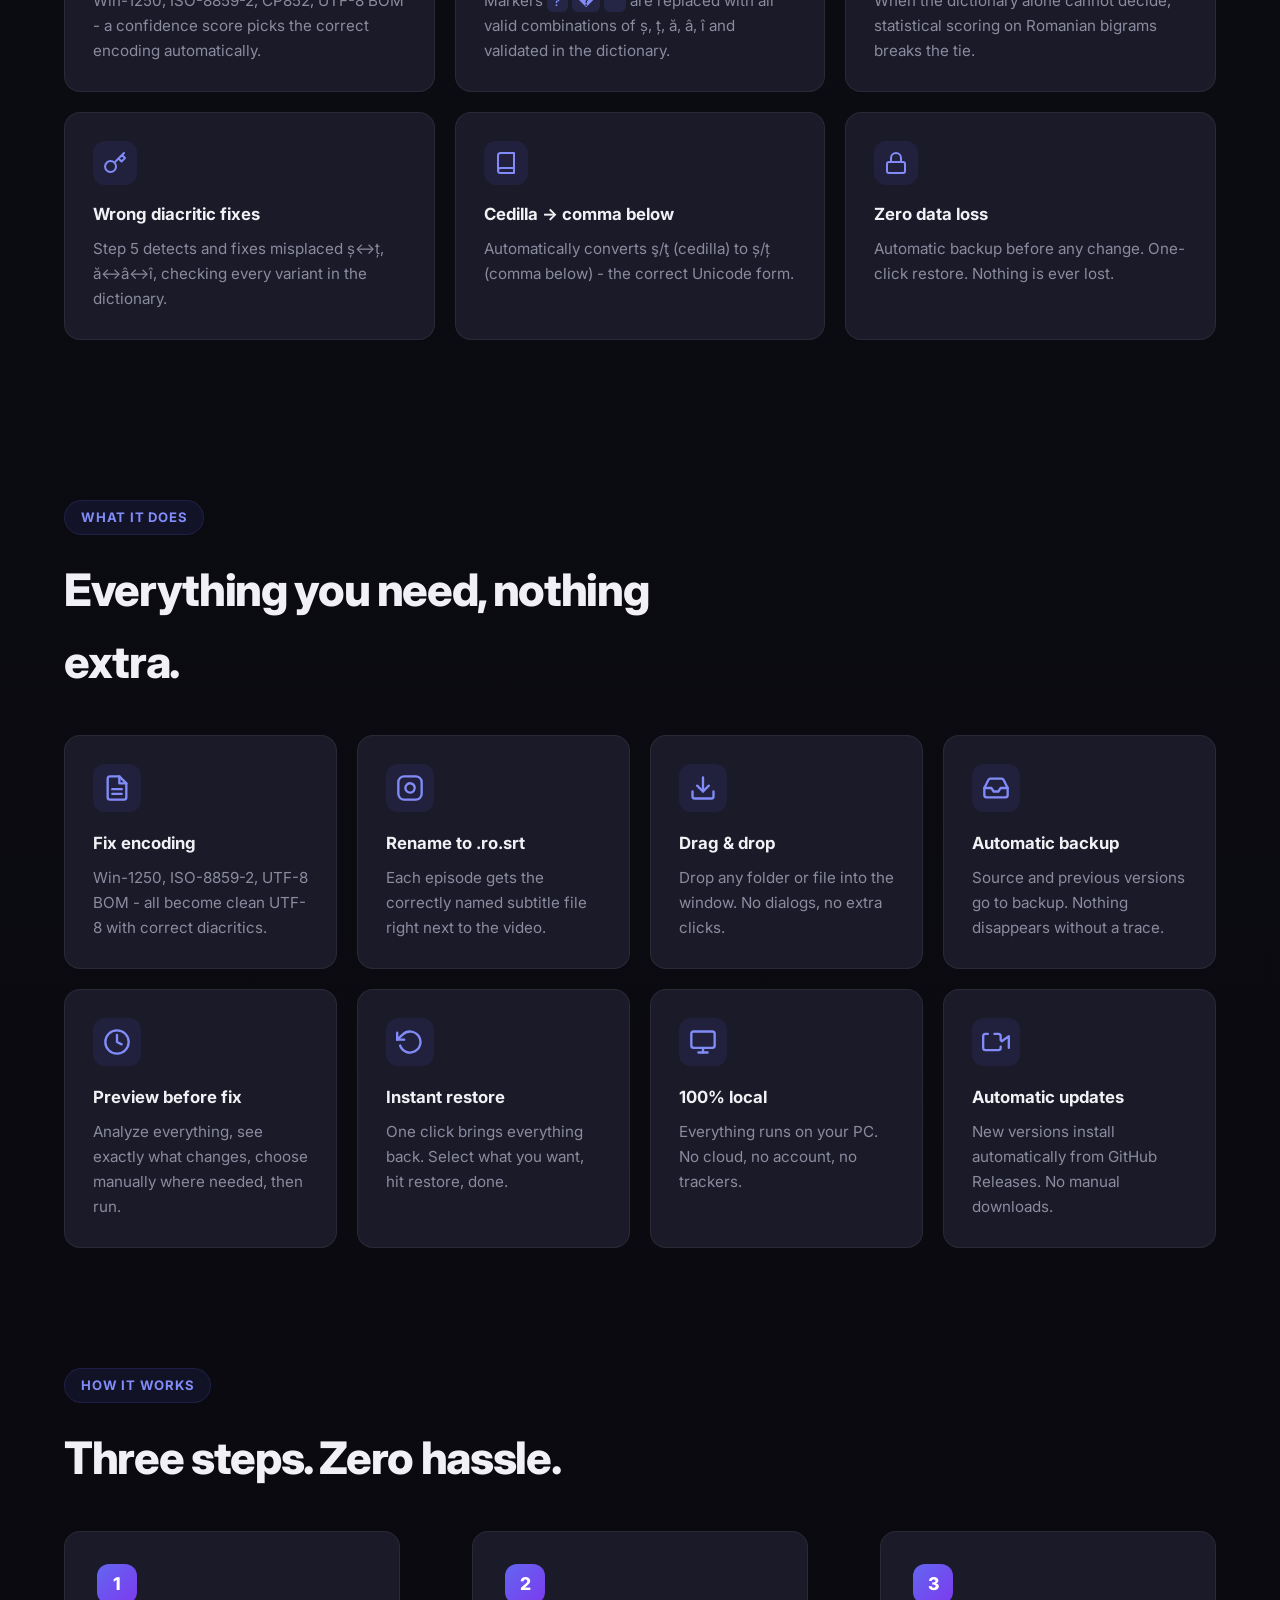
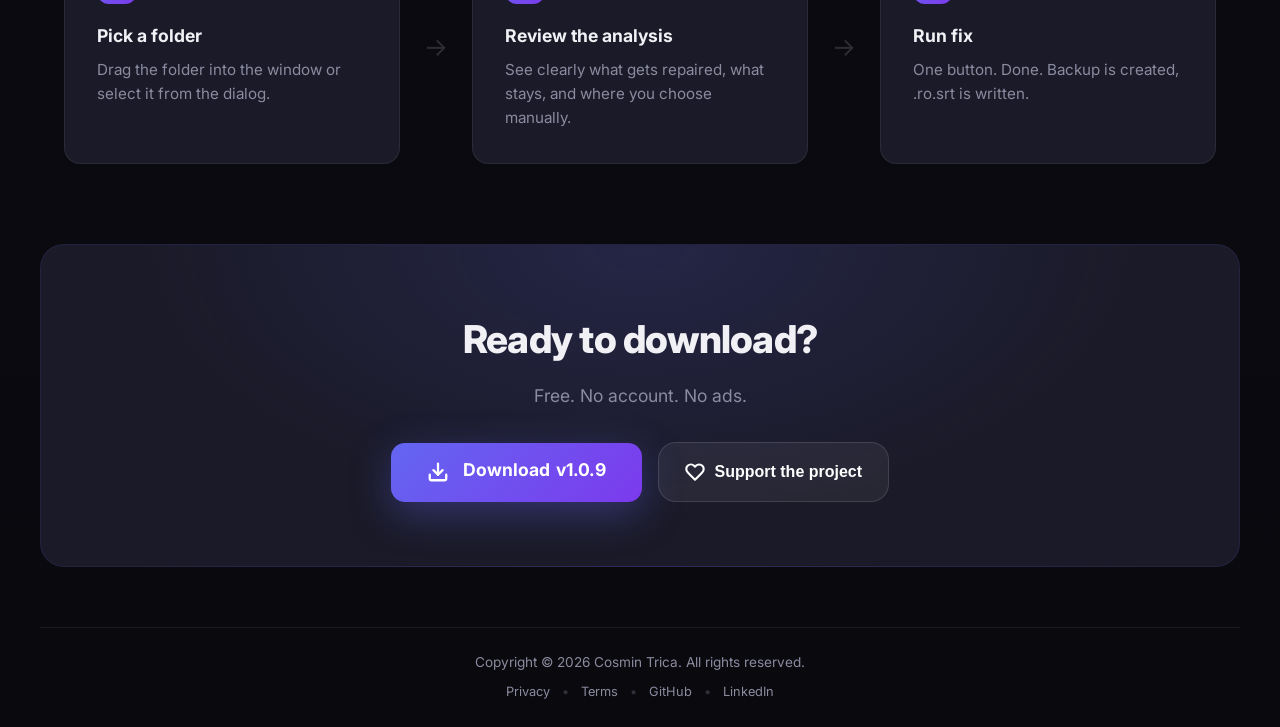
==== commit 0b5c1373: "Fix download count placeholder flash and restore floating mockup on mobile Stop i18n from writing {c" ====
--- a/index.html
+++ b/index.html
@@ -1,4 +1,4 @@
-<!DOCTYPE html>
+﻿<!DOCTYPE html>
 <html lang="ro">
 <head>
   <meta charset="UTF-8">
@@ -35,6 +35,7 @@
 <body>
 
   <div class="grain" aria-hidden="true"></div>
+  <div class="donate-backdrop" id="donate-backdrop" aria-hidden="true"></div>
 
   <nav class="nav">
     <a href="#top" class="nav-brand">
@@ -79,7 +80,7 @@
           <svg width="22" height="22" viewBox="0 0 24 24" fill="none" stroke="currentColor" stroke-width="2.5" stroke-linecap="round" stroke-linejoin="round"><path d="M21 15v4a2 2 0 01-2 2H5a2 2 0 01-2-2v-4"/><polyline points="7 10 12 15 17 10"/><line x1="12" y1="15" x2="12" y2="3"/></svg>
           <span class="btn-download-copy">
             <span class="btn-download-label"><span data-i18n="hero.download">Download</span> <strong id="hero-version-text">v1.0.9</strong></span>
-            <span id="download-count-top" class="download-count" hidden data-i18n="downloads.count">0 descărcări pe GitHub</span>
+            <span id="download-count-top" class="download-count" hidden aria-live="polite"></span>
           </span>
         </a>
         
@@ -345,7 +346,7 @@
           <svg width="22" height="22" viewBox="0 0 24 24" fill="none" stroke="currentColor" stroke-width="2.5" stroke-linecap="round" stroke-linejoin="round"><path d="M21 15v4a2 2 0 01-2 2H5a2 2 0 01-2-2v-4"/><polyline points="7 10 12 15 17 10"/><line x1="12" y1="15" x2="12" y2="3"/></svg>
           <span class="btn-download-copy">
             <span class="btn-download-label"><span data-i18n="hero.download">Download</span> <strong id="download-version-bottom">v1.0.9</strong></span>
-            <span id="download-count-bottom" class="download-count" hidden data-i18n="downloads.count">0 descărcări pe GitHub</span>
+            <span id="download-count-bottom" class="download-count" hidden aria-live="polite"></span>
           </span>
         </a>
           <div class="donate-container">
--- a/styles.css
+++ b/styles.css
@@ -377,6 +377,7 @@
   position: relative;
   z-index: 2;
   align-self: center;
+  overflow: visible;
 }
 
 .mockup-window {
@@ -965,10 +966,47 @@
     gap: 40px;
   }
 
+  .hero {
+    overflow: visible;
+  }
+
   .hero-mockup {
-    max-width: 520px;
+    width: 100%;
+    max-width: 100%;
     margin: 0 auto;
     margin-top: 0;
+    padding: 0 0 8px;
+    overflow: visible;
+  }
+
+  .mockup-window {
+    width: 100%;
+  }
+
+  .float-sub {
+    display: flex;
+    max-width: min(200px, 42vw);
+    z-index: 4;
+    box-shadow: 0 16px 32px rgba(0,0,0,0.45);
+    animation: float-y 6s ease-in-out infinite;
+  }
+
+  .float-sub-1 {
+    top: 48px;
+    left: 6px;
+    right: auto;
+  }
+
+  .float-sub-2 {
+    bottom: -28px;
+    left: 6px;
+    right: auto;
+  }
+
+  .float-sub-3 {
+    bottom: -28px;
+    right: 6px;
+    left: auto;
   }
 
   .feature-grid {
@@ -982,11 +1020,54 @@
   .algo-card-hero {
     grid-column: 1 / -1;
   }
-
-  .float-sub { display: none; }
 }
 
 @media (max-width: 720px) {
+  .hero {
+    padding-left: 16px;
+    padding-right: 16px;
+  }
+
+  .hero-mockup {
+    width: 100%;
+    max-width: 100%;
+    margin-left: 0;
+    margin-right: 0;
+    padding: 0 0 40px;
+  }
+
+  .float-sub {
+    position: absolute;
+    display: flex;
+    max-width: min(175px, 46vw);
+    font-size: 0.62rem;
+    padding: 7px 10px;
+    z-index: 4;
+    box-shadow: 0 14px 30px rgba(0,0,0,0.4);
+    animation: float-y 6s ease-in-out infinite;
+  }
+
+  .float-sub-1 {
+    top: 50px;
+    left: 8px;
+    right: auto;
+    bottom: auto;
+  }
+
+  .float-sub-2 {
+    top: auto;
+    bottom: -18px;
+    left: 8px;
+    right: auto;
+  }
+
+  .float-sub-3 {
+    top: auto;
+    bottom: -18px;
+    right: 8px;
+    left: auto;
+  }
+
   .nav-links a:not(.nav-cta) { display: none; }
 
   .nav-links {
@@ -1051,6 +1132,11 @@
 }
 
 @media (max-width: 560px) {
+  .float-sub {
+    font-size: 0.65rem;
+    padding: 8px 10px;
+  }
+
   .mockup-chips {
     flex-wrap: nowrap;
     gap: 6px;
@@ -1191,13 +1277,47 @@
   }
 
   .donate-menu {
+    position: fixed;
+    top: var(--donate-menu-top, auto);
+    left: var(--donate-menu-left, 50%);
     width: min(360px, calc(100vw - 32px));
+    margin: 0;
+    transform: translate(-50%, 8px) scale(0.98);
+    transform-origin: top center;
+  }
+
+  .donate-container.active .donate-menu {
+    transform: translate(-50%, 0) scale(1);
   }
 
   .donate-item {
     width: 100%;
     padding: 14px;
   }
+}
+
+.donate-backdrop {
+  display: none;
+  position: fixed;
+  inset: 0;
+  z-index: 130;
+  background: rgba(4, 4, 10, 0.42);
+  opacity: 0;
+  visibility: hidden;
+  pointer-events: none;
+  transition: opacity 180ms ease, visibility 180ms ease;
+}
+
+@media (max-width: 720px) {
+  .donate-backdrop {
+    display: block;
+  }
+}
+
+.donate-backdrop.active {
+  opacity: 1;
+  visibility: visible;
+  pointer-events: auto;
 }
 
 /* ─── Legal pages ─────────────────────────────────────── */
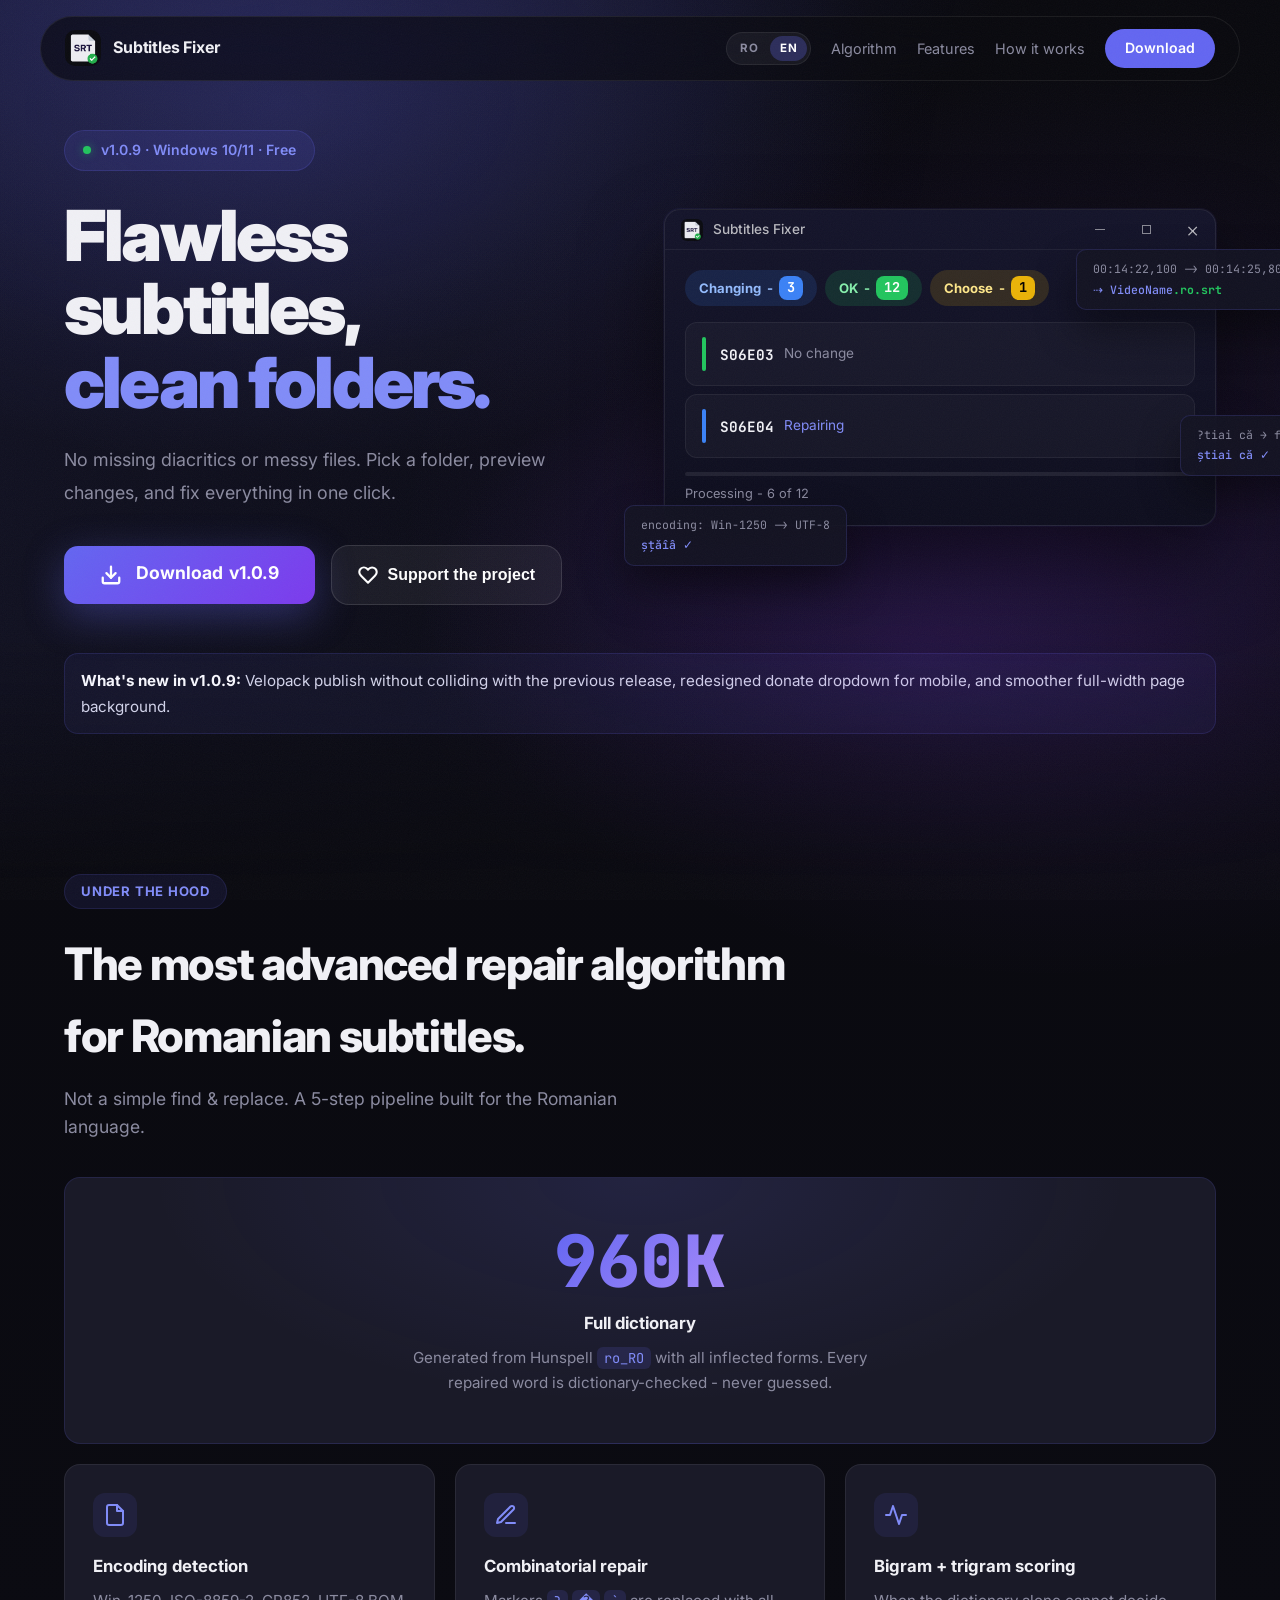
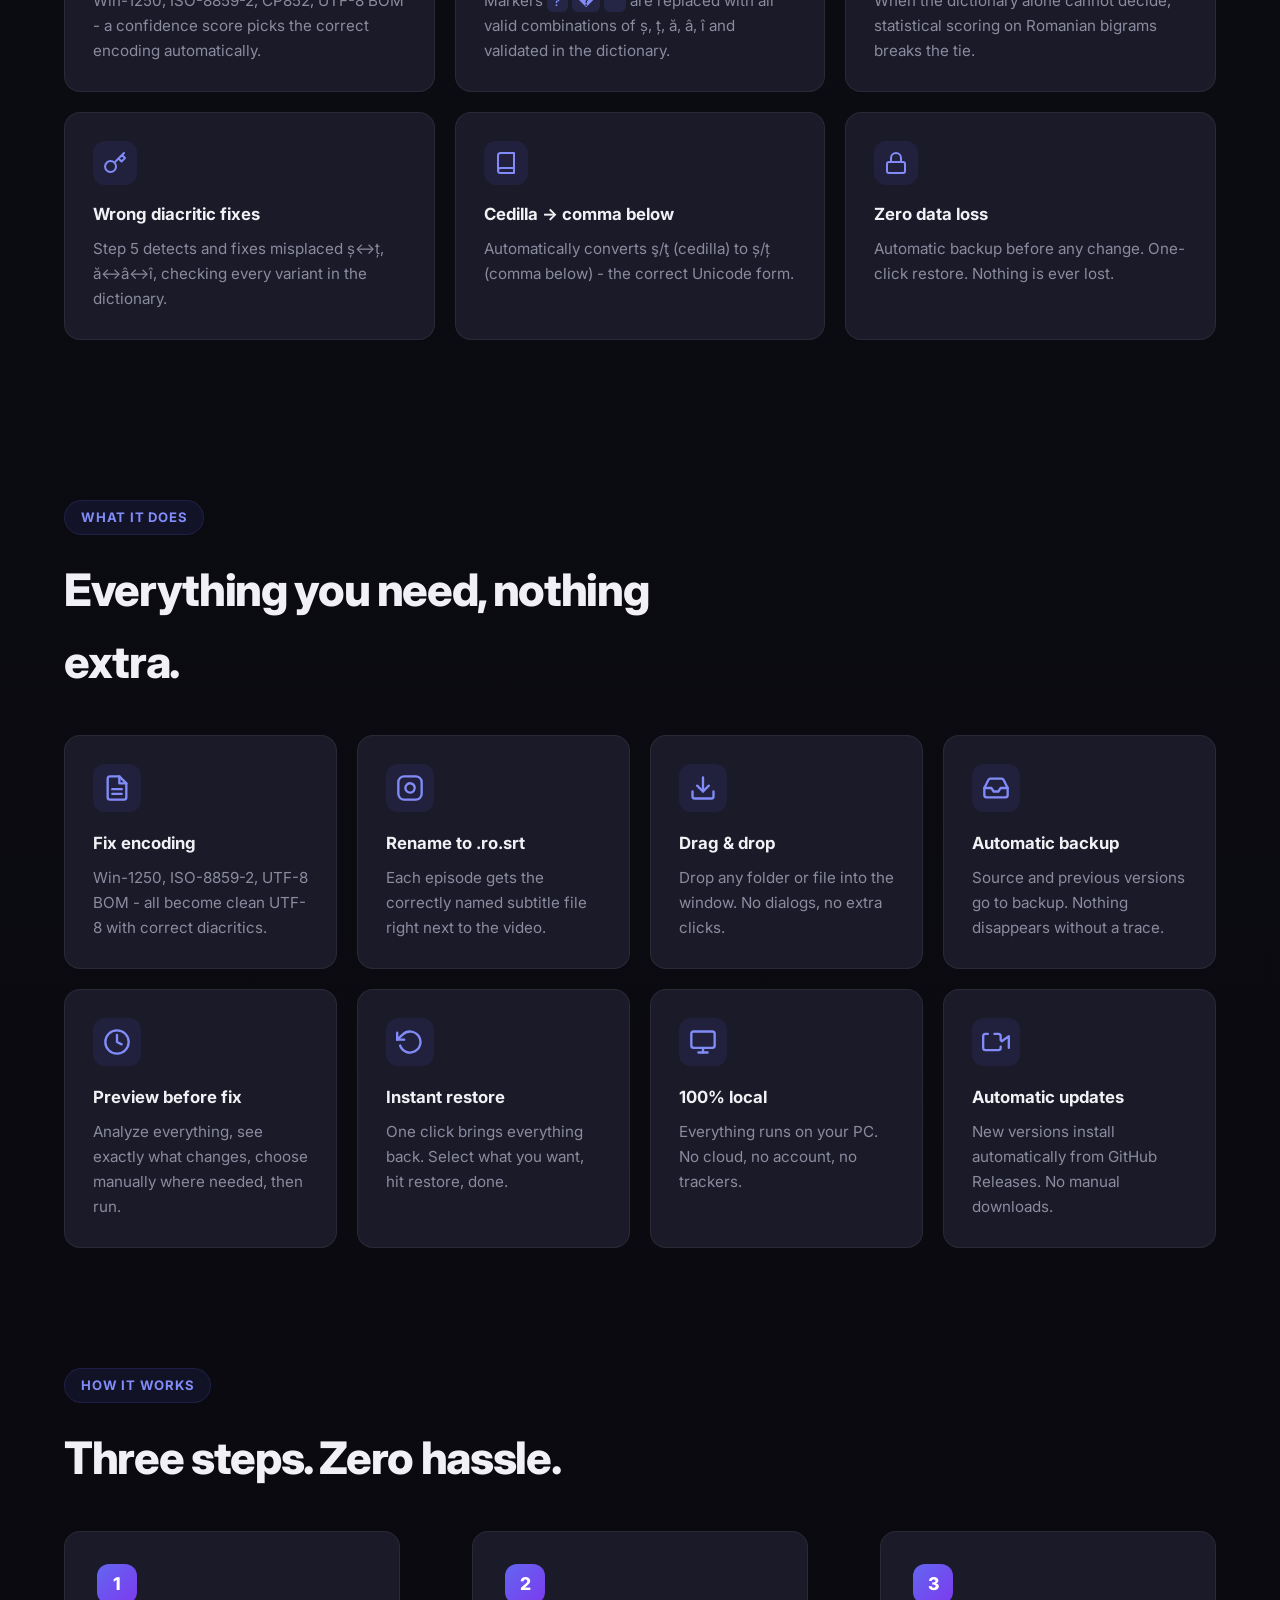
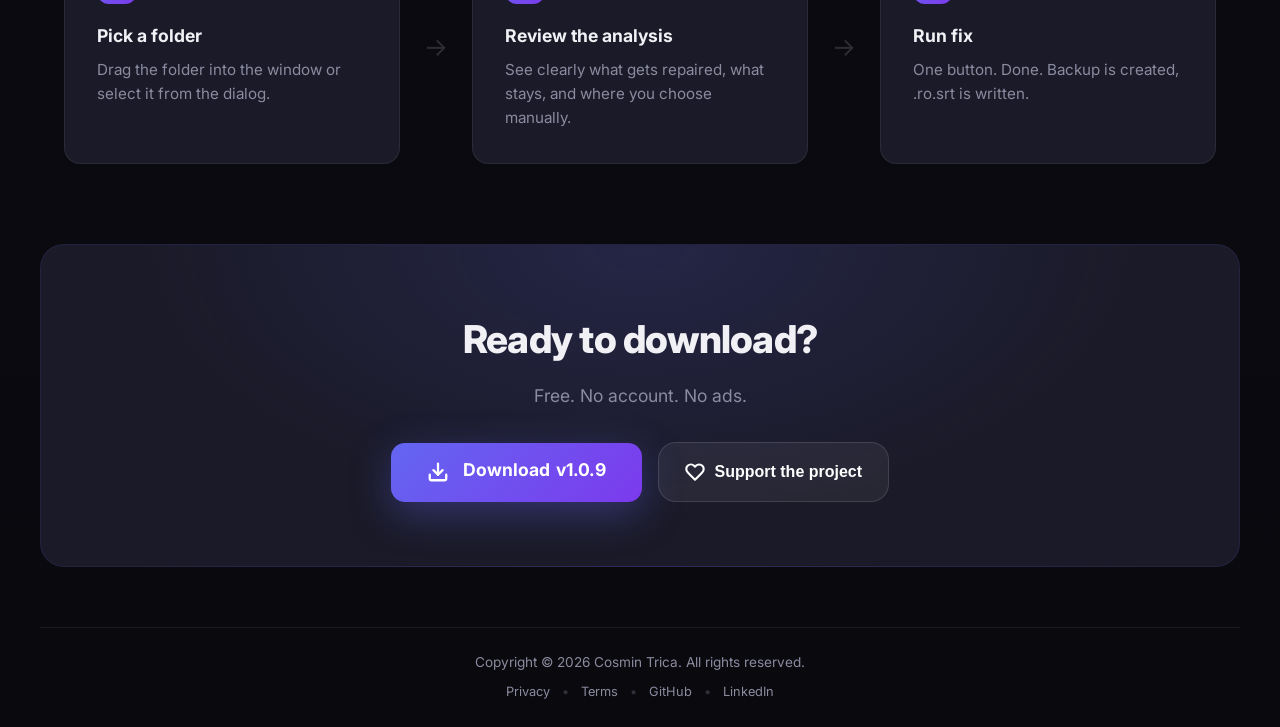
==== commit e6715337: "Remove donate blur overlay and fix mobile link clicks Drop backdrop layer and backdrop-filter, use s" ====
--- a/index.html
+++ b/index.html
@@ -35,7 +35,6 @@
 <body>
 
   <div class="grain" aria-hidden="true"></div>
-  <div class="donate-backdrop" id="donate-backdrop" aria-hidden="true"></div>
 
   <nav class="nav">
     <a href="#top" class="nav-brand">
--- a/styles.css
+++ b/styles.css
@@ -354,6 +354,8 @@
   align-items: center;
   margin-top: 36px;
   overflow: visible;
+  position: relative;
+  z-index: 30;
 }
 
 .hero-note {
@@ -595,9 +597,8 @@
   gap: 2px;
   padding: 10px 16px;
   border-radius: 10px;
-  background: rgba(20,20,35,0.9);
+  background: rgba(20,20,35,0.94);
   border: 1px solid rgba(99,102,241,0.18);
-  backdrop-filter: blur(12px);
   font-family: 'JetBrains Mono', monospace;
   font-size: 0.72rem;
   animation: float-y 6s ease-in-out infinite;
@@ -917,7 +918,7 @@
   align-items: center;
   overflow: visible;
   position: relative;
-  z-index: 1;
+  z-index: 30;
 }
 
 /* ─── Footer ───────────────────────────────────────────── */
@@ -1172,7 +1173,7 @@
 }
 
 .donate-container.active {
-  z-index: 140;
+  z-index: 200;
 }
 
 .btn-support {
@@ -1192,20 +1193,20 @@
   width: min(360px, calc(100vw - 48px));
   transform: translate(-50%, 8px) scale(0.98);
   transform-origin: top center;
-  background: rgba(19,19,30,0.96);
-  backdrop-filter: blur(18px) saturate(1.25);
-  border: 1px solid rgba(255,255,255,0.1);
+  background: #14141f;
+  border: 1px solid rgba(255,255,255,0.12);
   border-radius: 18px;
   padding: 8px;
   box-shadow: 0 24px 70px rgba(0,0,0,0.55), 0 0 0 1px rgba(99,102,241,0.08);
   display: grid;
   grid-template-columns: 1fr;
   gap: 8px;
-  z-index: 150;
+  z-index: 210;
   opacity: 0;
   visibility: hidden;
   pointer-events: none;
   transition: opacity 180ms ease, transform 180ms ease, visibility 180ms ease;
+  -webkit-tap-highlight-color: transparent;
 }
 
 .donate-container.active .donate-menu {
@@ -1228,6 +1229,11 @@
   transition: background 150ms, border-color 150ms, transform 150ms;
   font-size: 0.88rem;
   color: var(--muted);
+  position: relative;
+  z-index: 1;
+  cursor: pointer;
+  -webkit-tap-highlight-color: rgba(99,102,241,0.2);
+  touch-action: manipulation;
 }
 
 .donate-item:hover {
@@ -1266,6 +1272,7 @@
   .donate-container {
     width: 100%;
     align-self: stretch;
+    position: relative;
   }
 
   .btn-support {
@@ -1277,47 +1284,15 @@
   }
 
   .donate-menu {
-    position: fixed;
-    top: var(--donate-menu-top, auto);
-    left: var(--donate-menu-left, 50%);
+    left: 50%;
+    right: auto;
     width: min(360px, calc(100vw - 32px));
-    margin: 0;
-    transform: translate(-50%, 8px) scale(0.98);
-    transform-origin: top center;
-  }
-
-  .donate-container.active .donate-menu {
-    transform: translate(-50%, 0) scale(1);
   }
 
   .donate-item {
     width: 100%;
     padding: 14px;
   }
-}
-
-.donate-backdrop {
-  display: none;
-  position: fixed;
-  inset: 0;
-  z-index: 130;
-  background: rgba(4, 4, 10, 0.42);
-  opacity: 0;
-  visibility: hidden;
-  pointer-events: none;
-  transition: opacity 180ms ease, visibility 180ms ease;
-}
-
-@media (max-width: 720px) {
-  .donate-backdrop {
-    display: block;
-  }
-}
-
-.donate-backdrop.active {
-  opacity: 1;
-  visibility: visible;
-  pointer-events: auto;
 }
 
 /* ─── Legal pages ─────────────────────────────────────── */
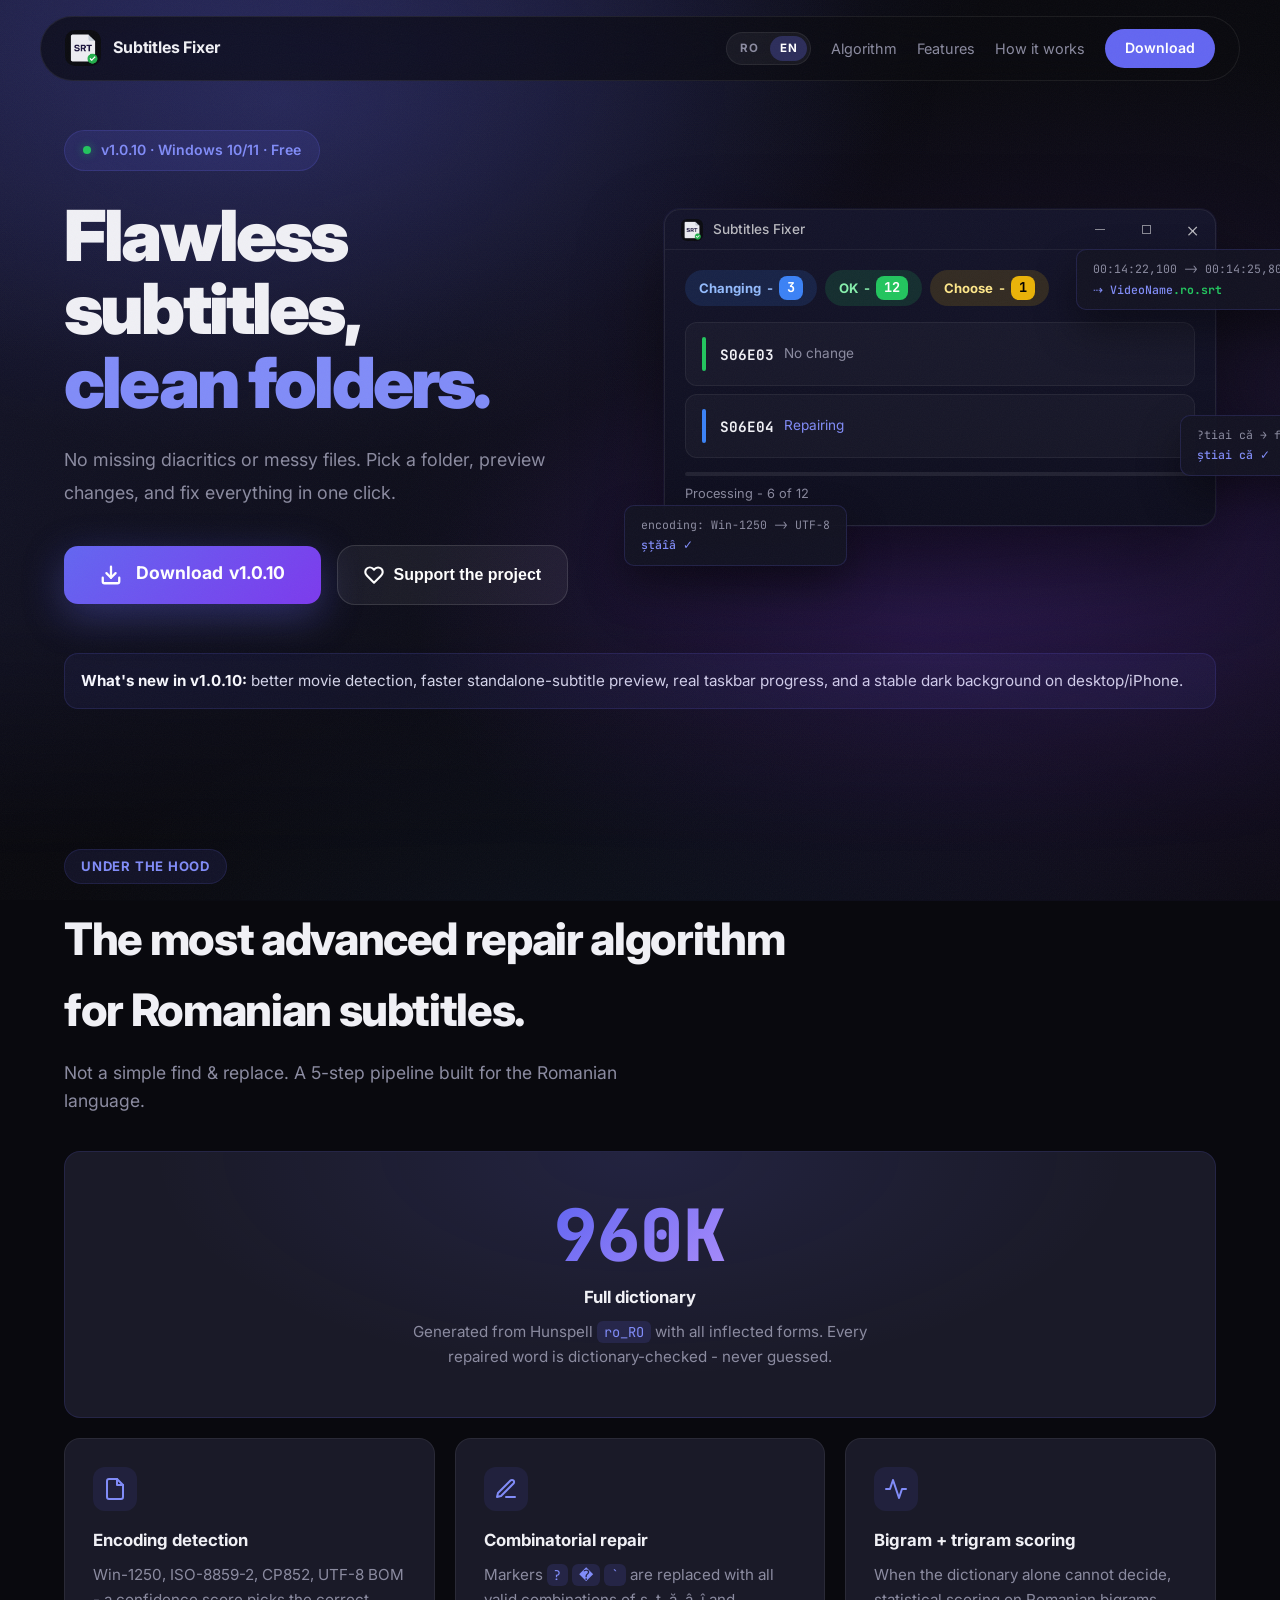
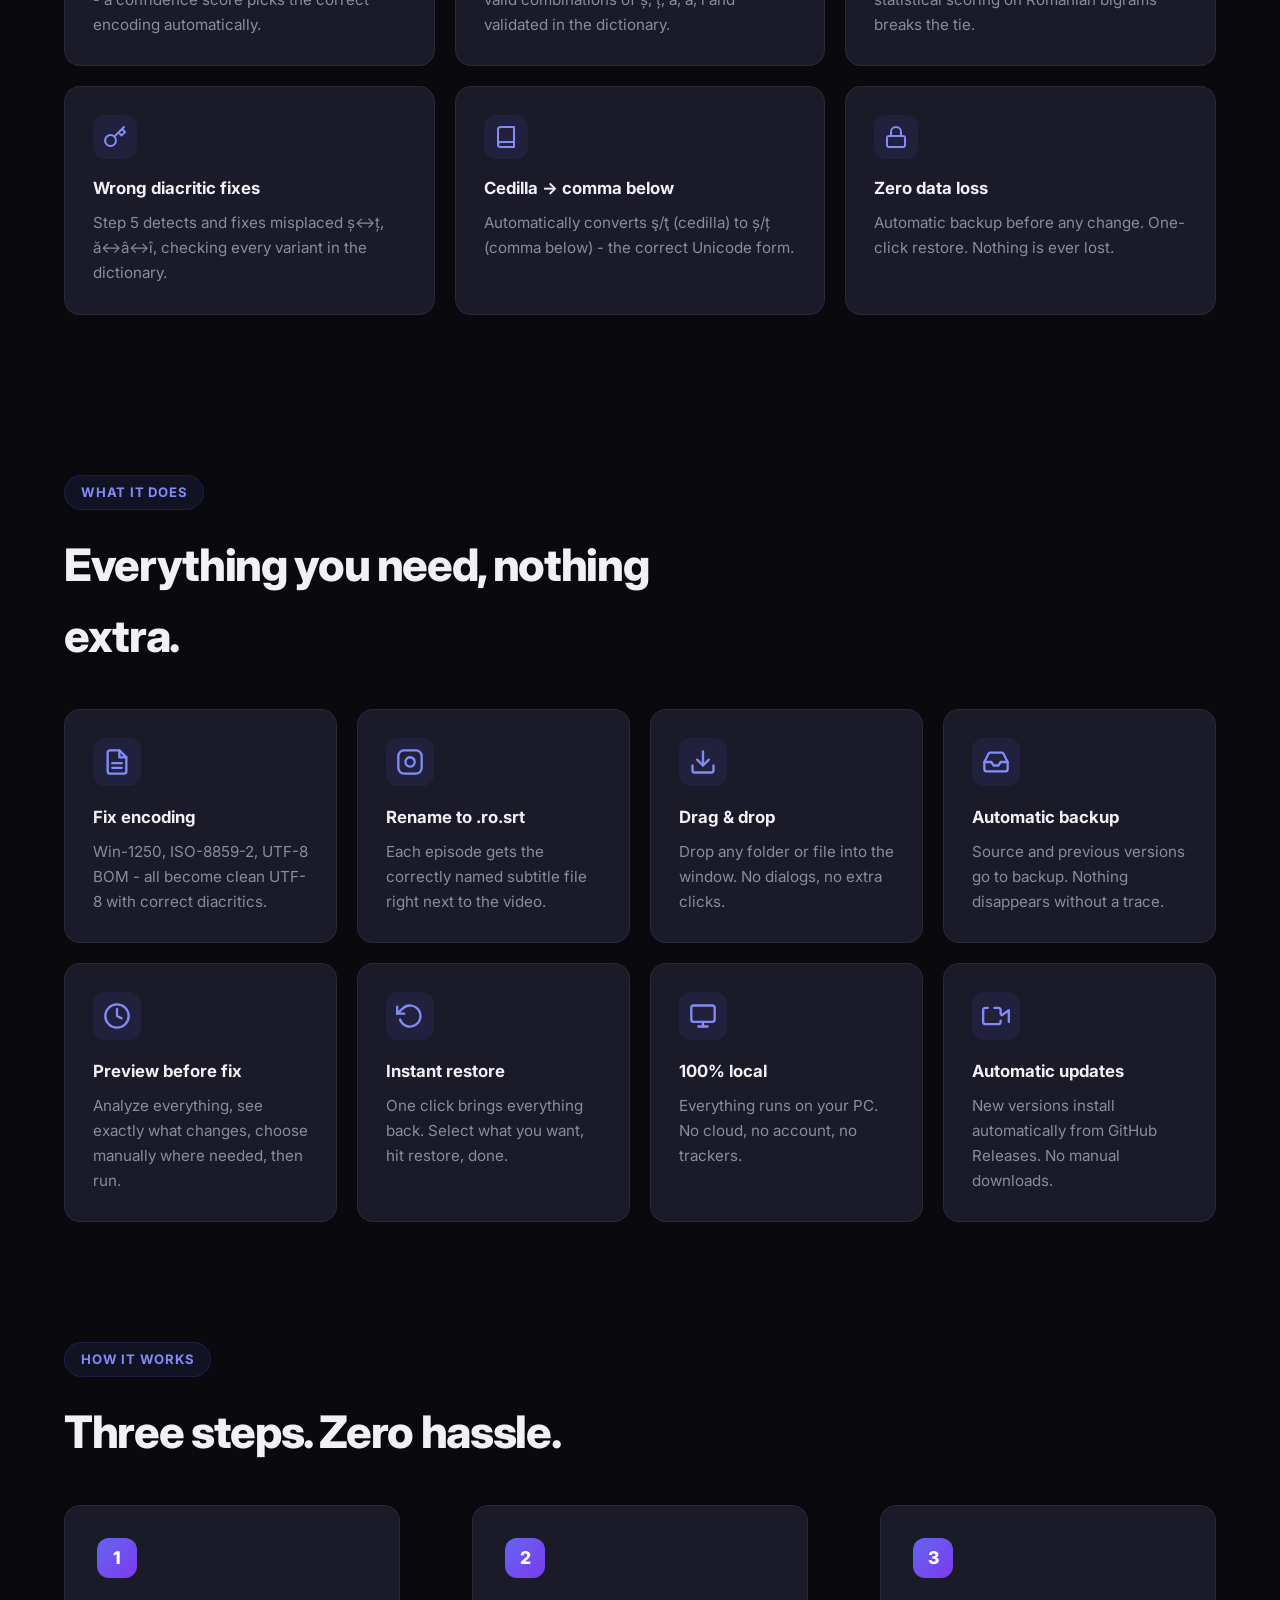
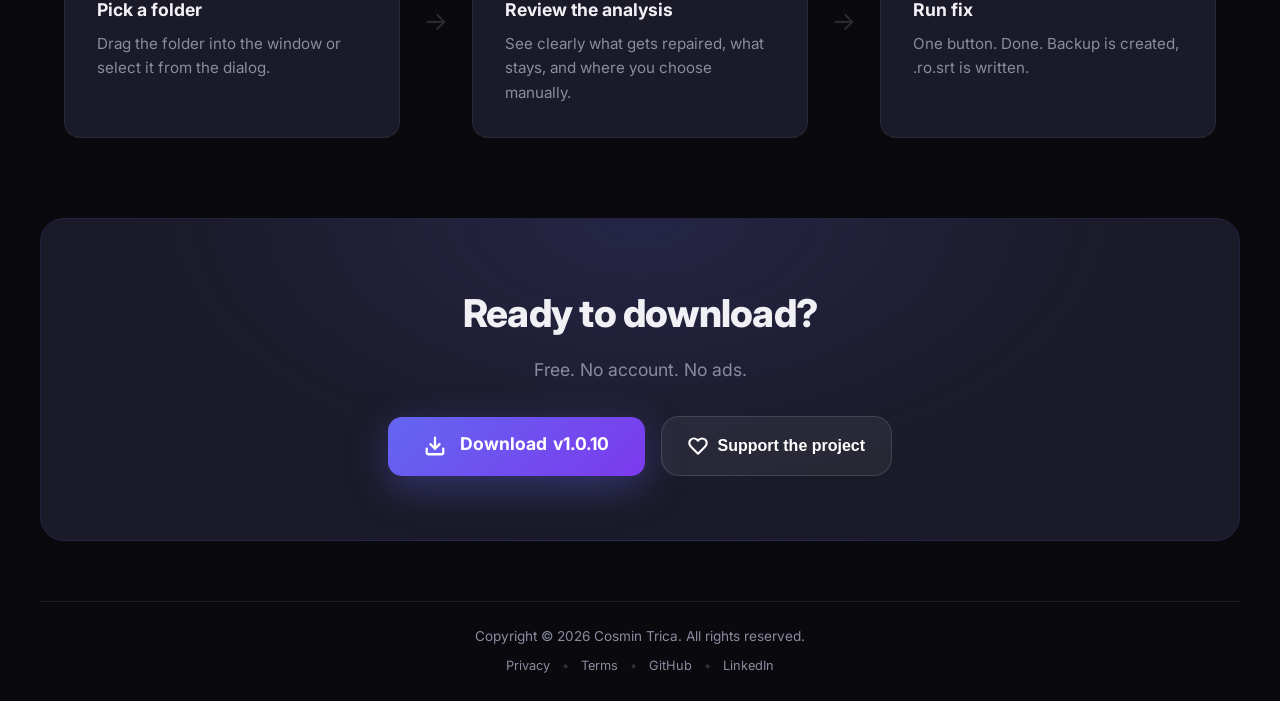
==== commit aecf10c5: "Release v1.0.10: movie detection, fast analysis, taskbar progress, stop button, tests Performanta: -" ====
--- a/index.html
+++ b/index.html
@@ -6,6 +6,7 @@
   <title>Subtitles Fixer - Repară și organizează subtitrările tale</title>
   <meta name="description" content="Subtitles Fixer repară și organizează rapid subtitrările .srt pentru seriale și filme. Backup automat, corecție encoding (diacritice) și restore instant. Gratis pe Windows.">
   <meta name="keywords" content="subtitrări, srt, fix, repair, diacritice, România, seriale, filme, rename, windows, open source">
+  <meta name="color-scheme" content="dark">
   <meta property="og:title" content="Subtitles Fixer - Repară și Organizează Subtitrări">
   <meta property="og:description" content="Utilitar Windows gratuit pentru repararea encoding-ului și organizarea automată a subtitrărilor .ro.srt.">
   <meta property="og:image" content="./og-image.png">
@@ -62,7 +63,7 @@
     <div class="hero-content">
       <p class="hero-badge">
         <span class="badge-dot"></span>
-        <span data-i18n="hero.badge">v1.0.9 &middot; Windows 10/11 &middot; Gratis</span>
+        <span data-i18n="hero.badge">v1.0.10 &middot; Windows 10/11 &middot; Gratis</span>
       </p>
 
       <h1 data-i18n-html="hero.titleHtml">
@@ -78,7 +79,7 @@
         <a id="download-button" href="#" class="btn btn-primary btn-xl btn-download">
           <svg width="22" height="22" viewBox="0 0 24 24" fill="none" stroke="currentColor" stroke-width="2.5" stroke-linecap="round" stroke-linejoin="round"><path d="M21 15v4a2 2 0 01-2 2H5a2 2 0 01-2-2v-4"/><polyline points="7 10 12 15 17 10"/><line x1="12" y1="15" x2="12" y2="3"/></svg>
           <span class="btn-download-copy">
-            <span class="btn-download-label"><span data-i18n="hero.download">Download</span> <strong id="hero-version-text">v1.0.9</strong></span>
+            <span class="btn-download-label"><span data-i18n="hero.download">Download</span> <strong id="hero-version-text">v1.0.10</strong></span>
             <span id="download-count-top" class="download-count" hidden aria-live="polite"></span>
           </span>
         </a>
@@ -173,8 +174,8 @@
     </div>
 
     <p class="hero-note" data-i18n-html="hero.noteHtml">
-      <strong>Noutăți în v1.0.9:</strong> publicare Velopack fără coliziune cu release-ul anterior, dropdown de donații refăcut pentru mobil
-      și fundal full-width mai fluid pentru pagină.
+      <strong>Noutăți în v1.0.10:</strong> filme detectate mai corect, preview rapid pentru subtitrări standalone,
+      progres real în taskbar și fundal dark stabil pe desktop/iPhone.
     </p>
   </section>
 
@@ -344,7 +345,7 @@
         <a id="download-button-bottom" href="#" class="btn btn-primary btn-xl btn-download">
           <svg width="22" height="22" viewBox="0 0 24 24" fill="none" stroke="currentColor" stroke-width="2.5" stroke-linecap="round" stroke-linejoin="round"><path d="M21 15v4a2 2 0 01-2 2H5a2 2 0 01-2-2v-4"/><polyline points="7 10 12 15 17 10"/><line x1="12" y1="15" x2="12" y2="3"/></svg>
           <span class="btn-download-copy">
-            <span class="btn-download-label"><span data-i18n="hero.download">Download</span> <strong id="download-version-bottom">v1.0.9</strong></span>
+            <span class="btn-download-label"><span data-i18n="hero.download">Download</span> <strong id="download-version-bottom">v1.0.10</strong></span>
             <span id="download-count-bottom" class="download-count" hidden aria-live="polite"></span>
           </span>
         </a>
--- a/styles.css
+++ b/styles.css
@@ -17,7 +17,12 @@
 
 *, *::before, *::after { box-sizing: border-box; margin: 0; padding: 0; }
 
-html { scroll-behavior: smooth; }
+html {
+  scroll-behavior: smooth;
+  background: #09090e;
+  color-scheme: dark;
+}
+
 html, body {
   overflow-x: hidden;
   width: 100%;
@@ -26,14 +31,28 @@
 
 body {
   font-family: 'Inter', -apple-system, 'Segoe UI', sans-serif;
-  background:
-    radial-gradient(1200px 760px at 18% -160px, rgba(99,102,241,0.18), transparent 68%),
-    radial-gradient(900px 640px at 82% 520px, rgba(124,58,237,0.12), transparent 72%),
-    linear-gradient(180deg, #09090e 0%, #0b0b12 42%, #09090e 100%);
+  background: #09090e;
   color: var(--ink);
   line-height: 1.6;
   -webkit-font-smoothing: antialiased;
   min-height: 100vh;
+  min-height: 100dvh;
+  isolation: isolate;
+}
+
+body::before {
+  content: "";
+  position: fixed;
+  inset: -1px;
+  z-index: -1;
+  pointer-events: none;
+  background:
+    radial-gradient(1200px 760px at 16% -140px, rgba(99,102,241,0.2), transparent 68%),
+    radial-gradient(980px 680px at 86% 540px, rgba(124,58,237,0.14), transparent 72%),
+    radial-gradient(860px 540px at 52% 118%, rgba(59,130,246,0.08), transparent 76%),
+    linear-gradient(180deg, #09090e 0%, #0b0b12 44%, #09090e 100%);
+  background-repeat: no-repeat;
+  background-size: 100% 100%;
 }
 
 a { color: inherit; text-decoration: none; }
